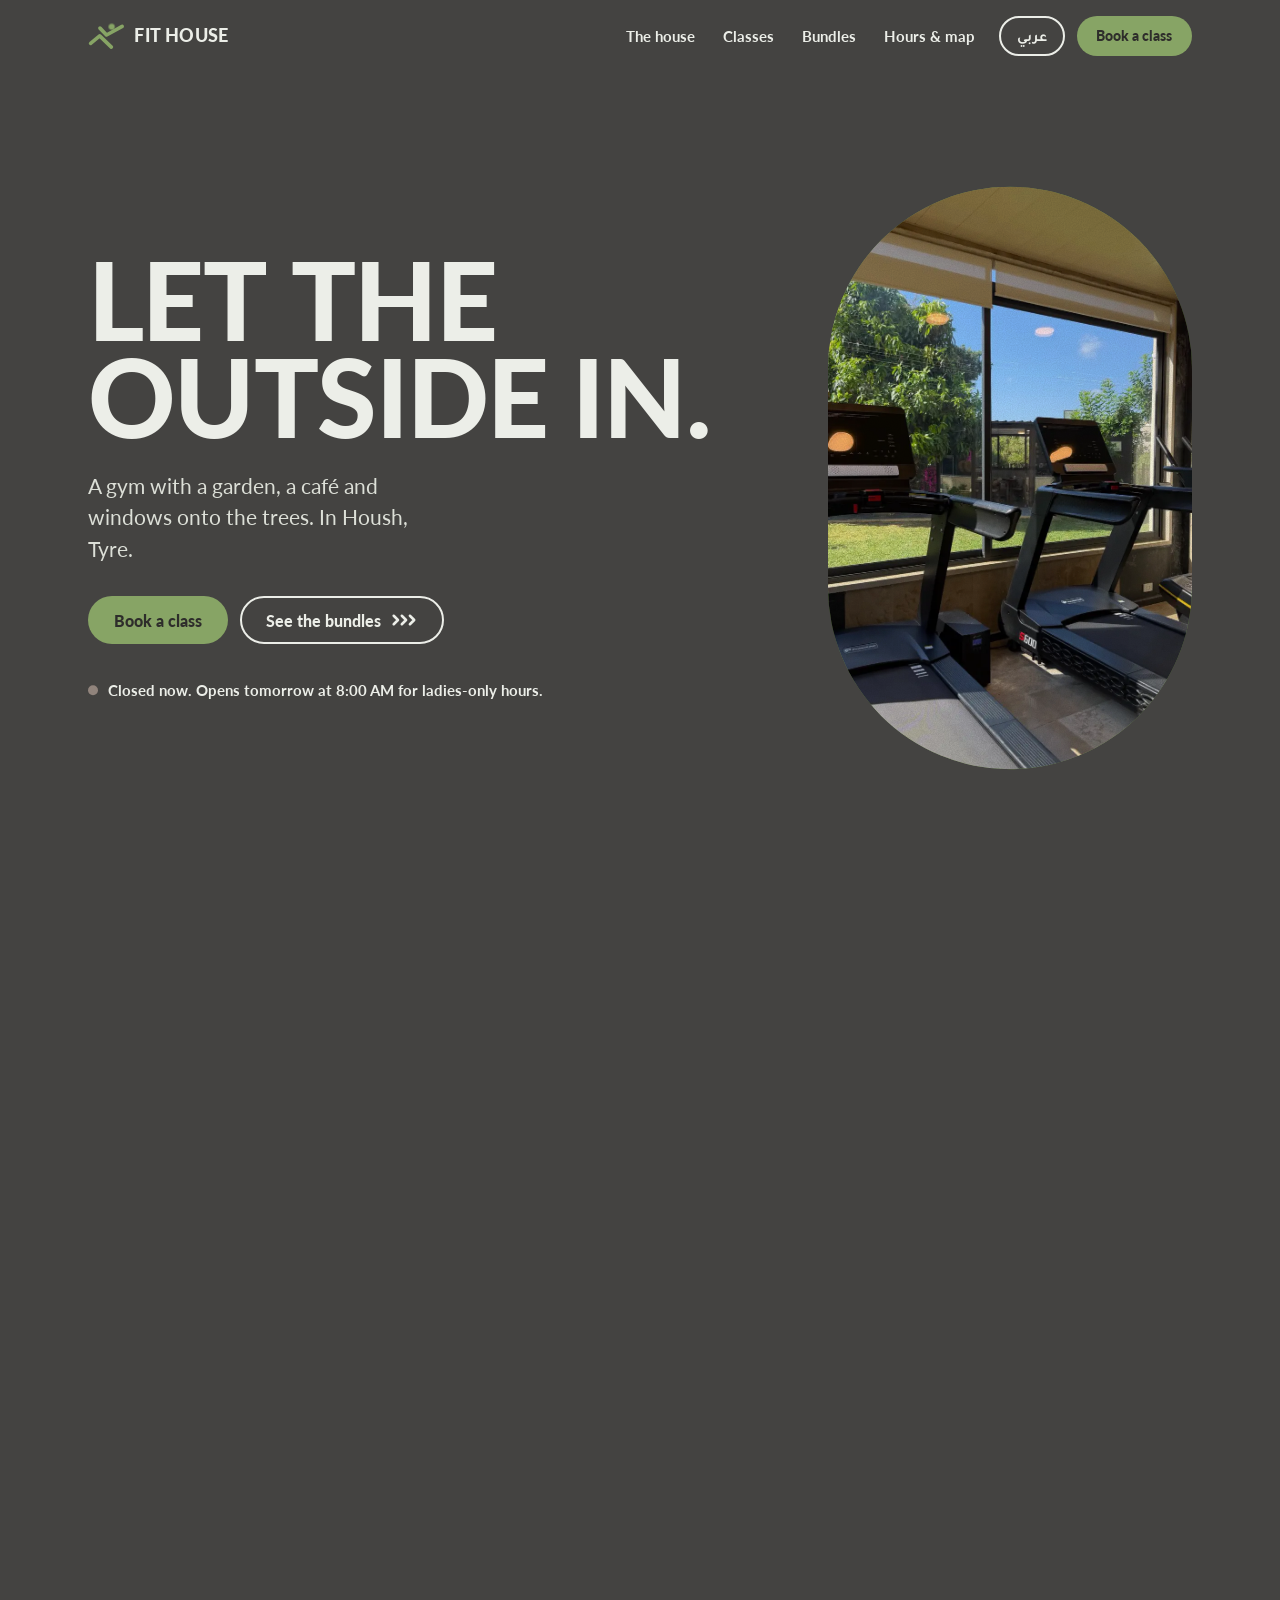
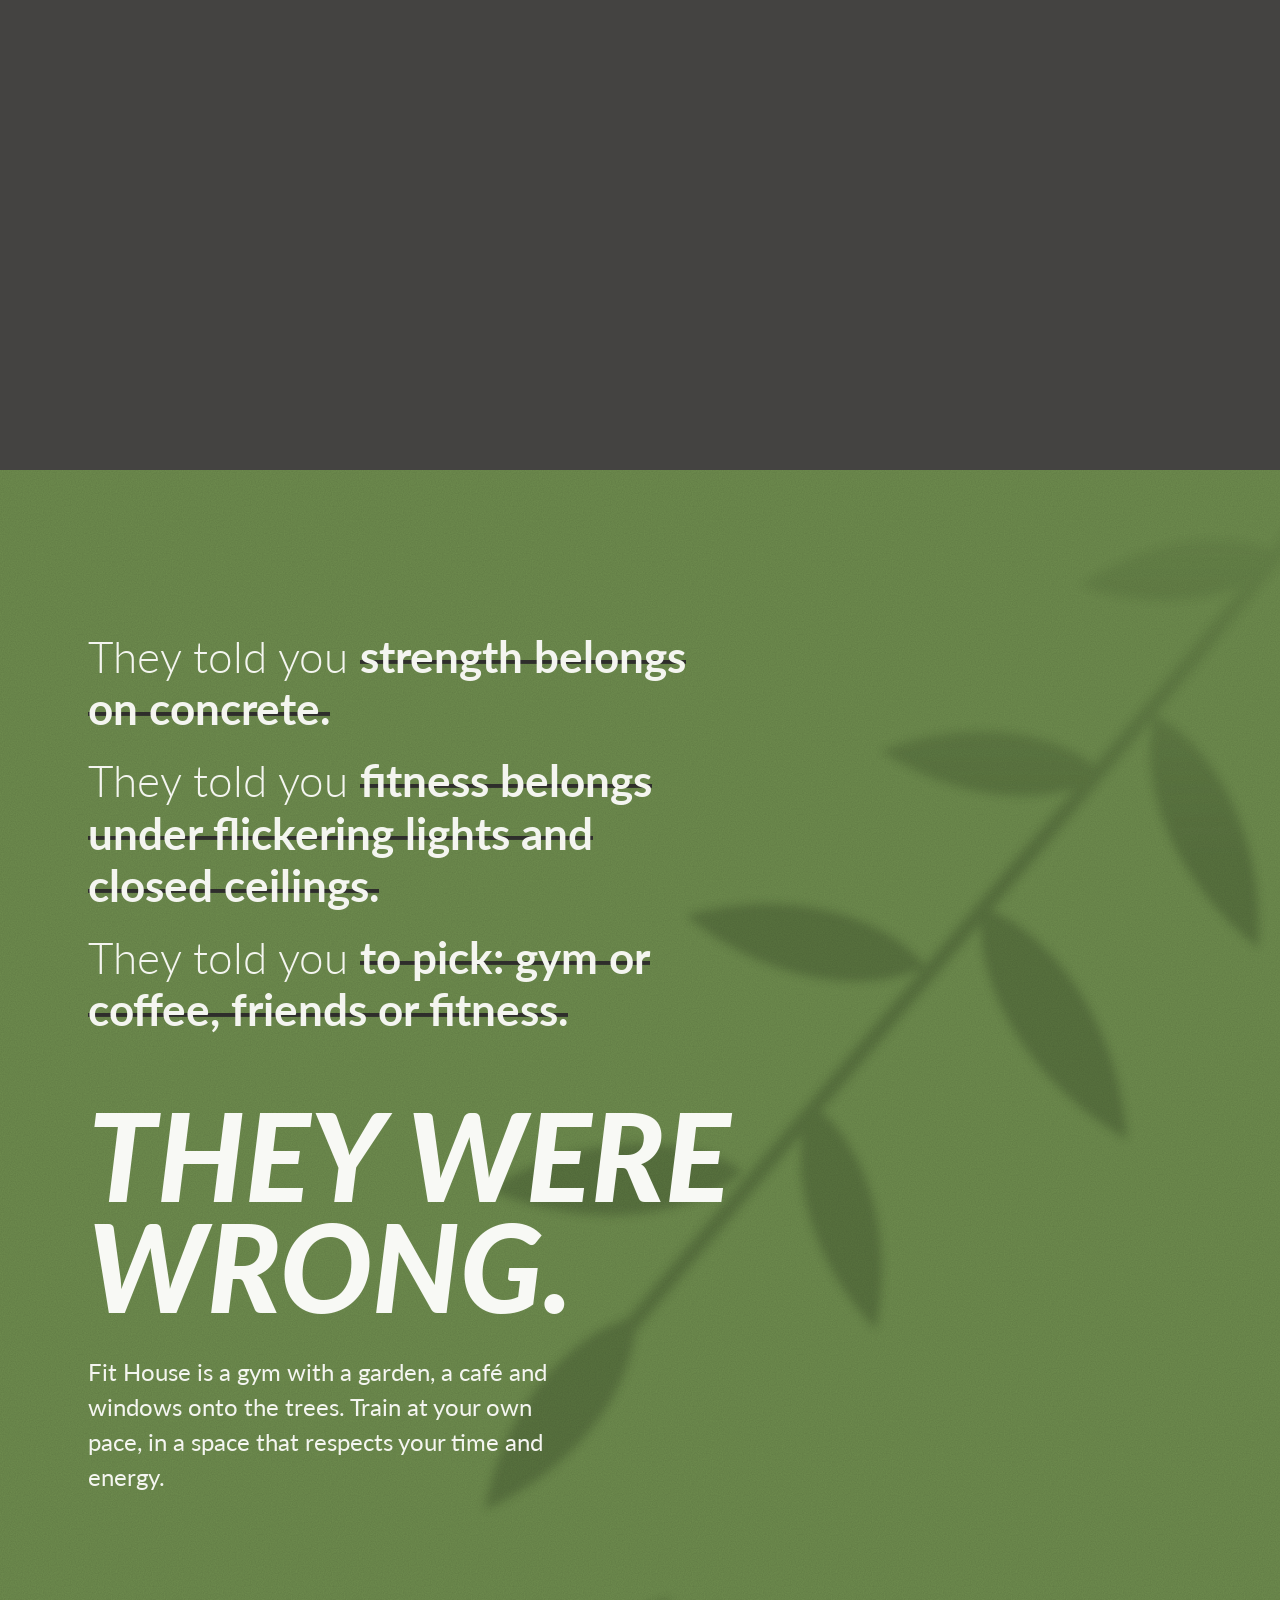
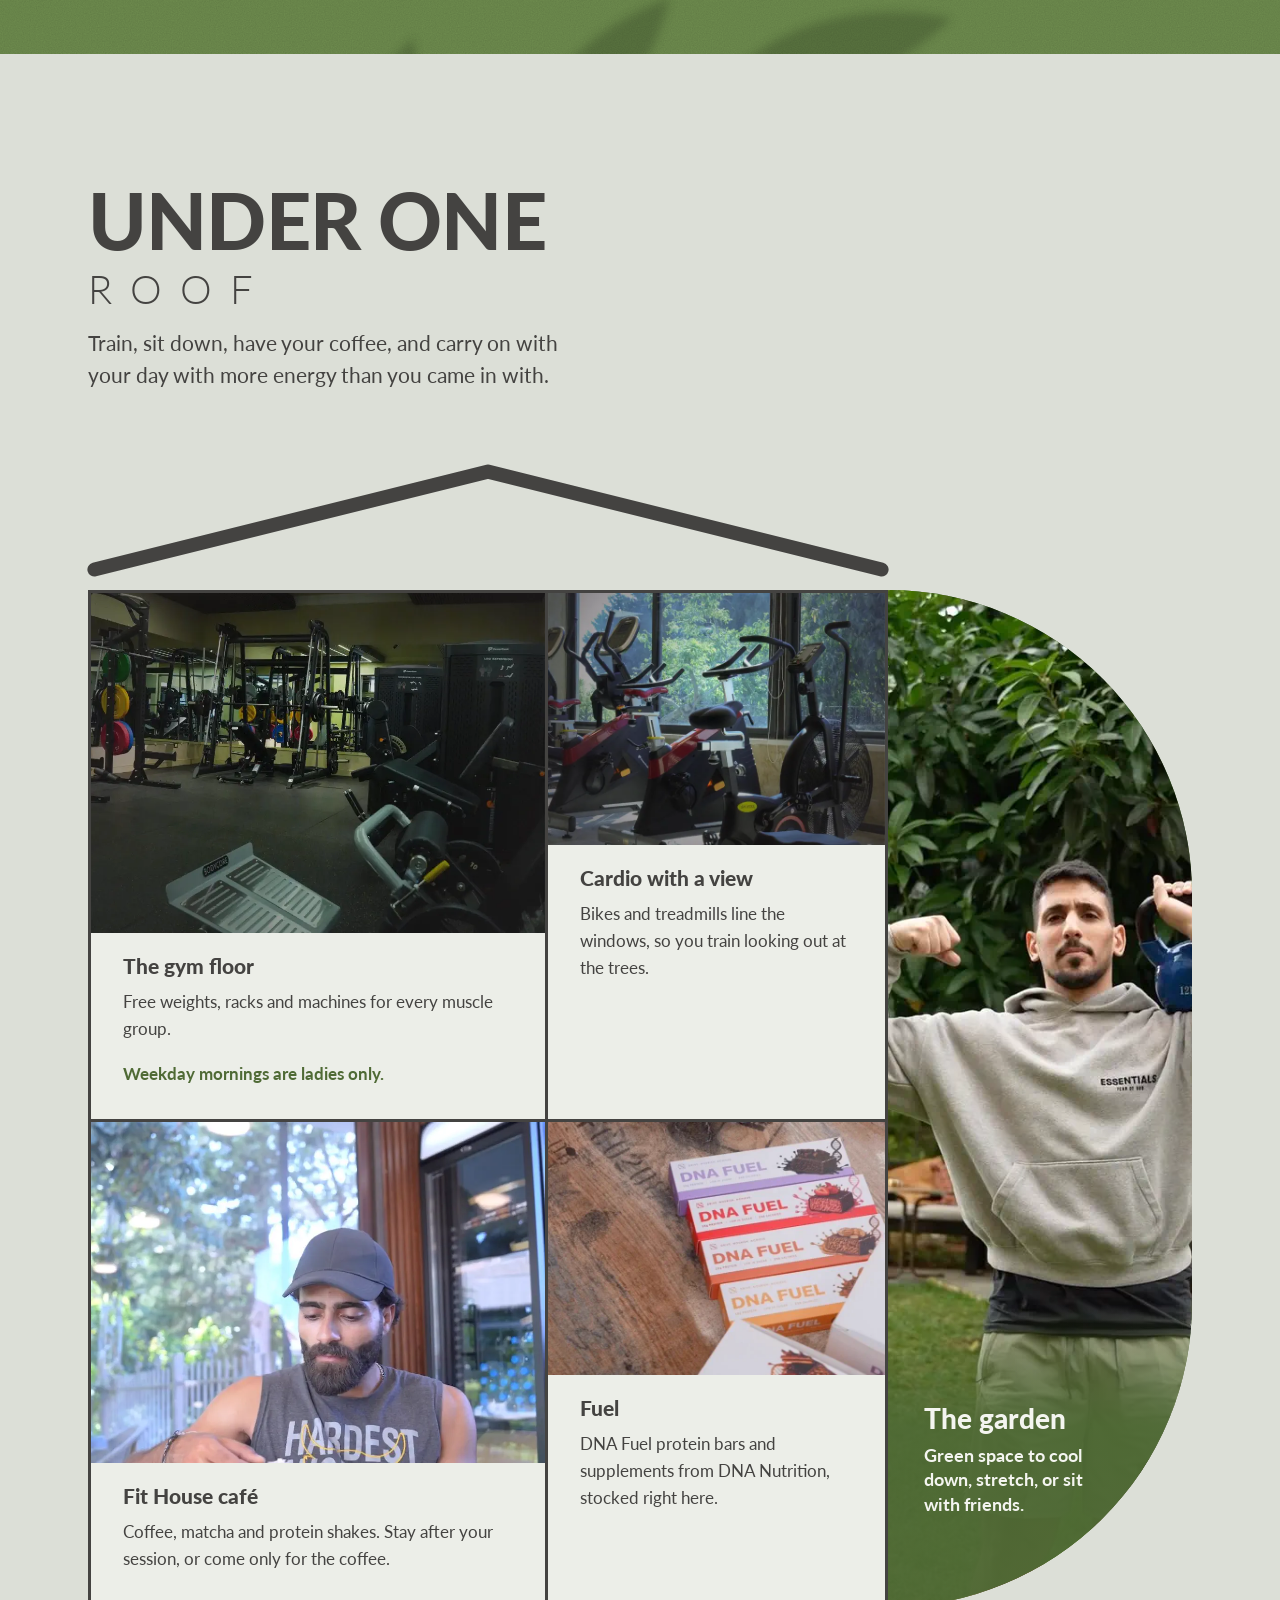
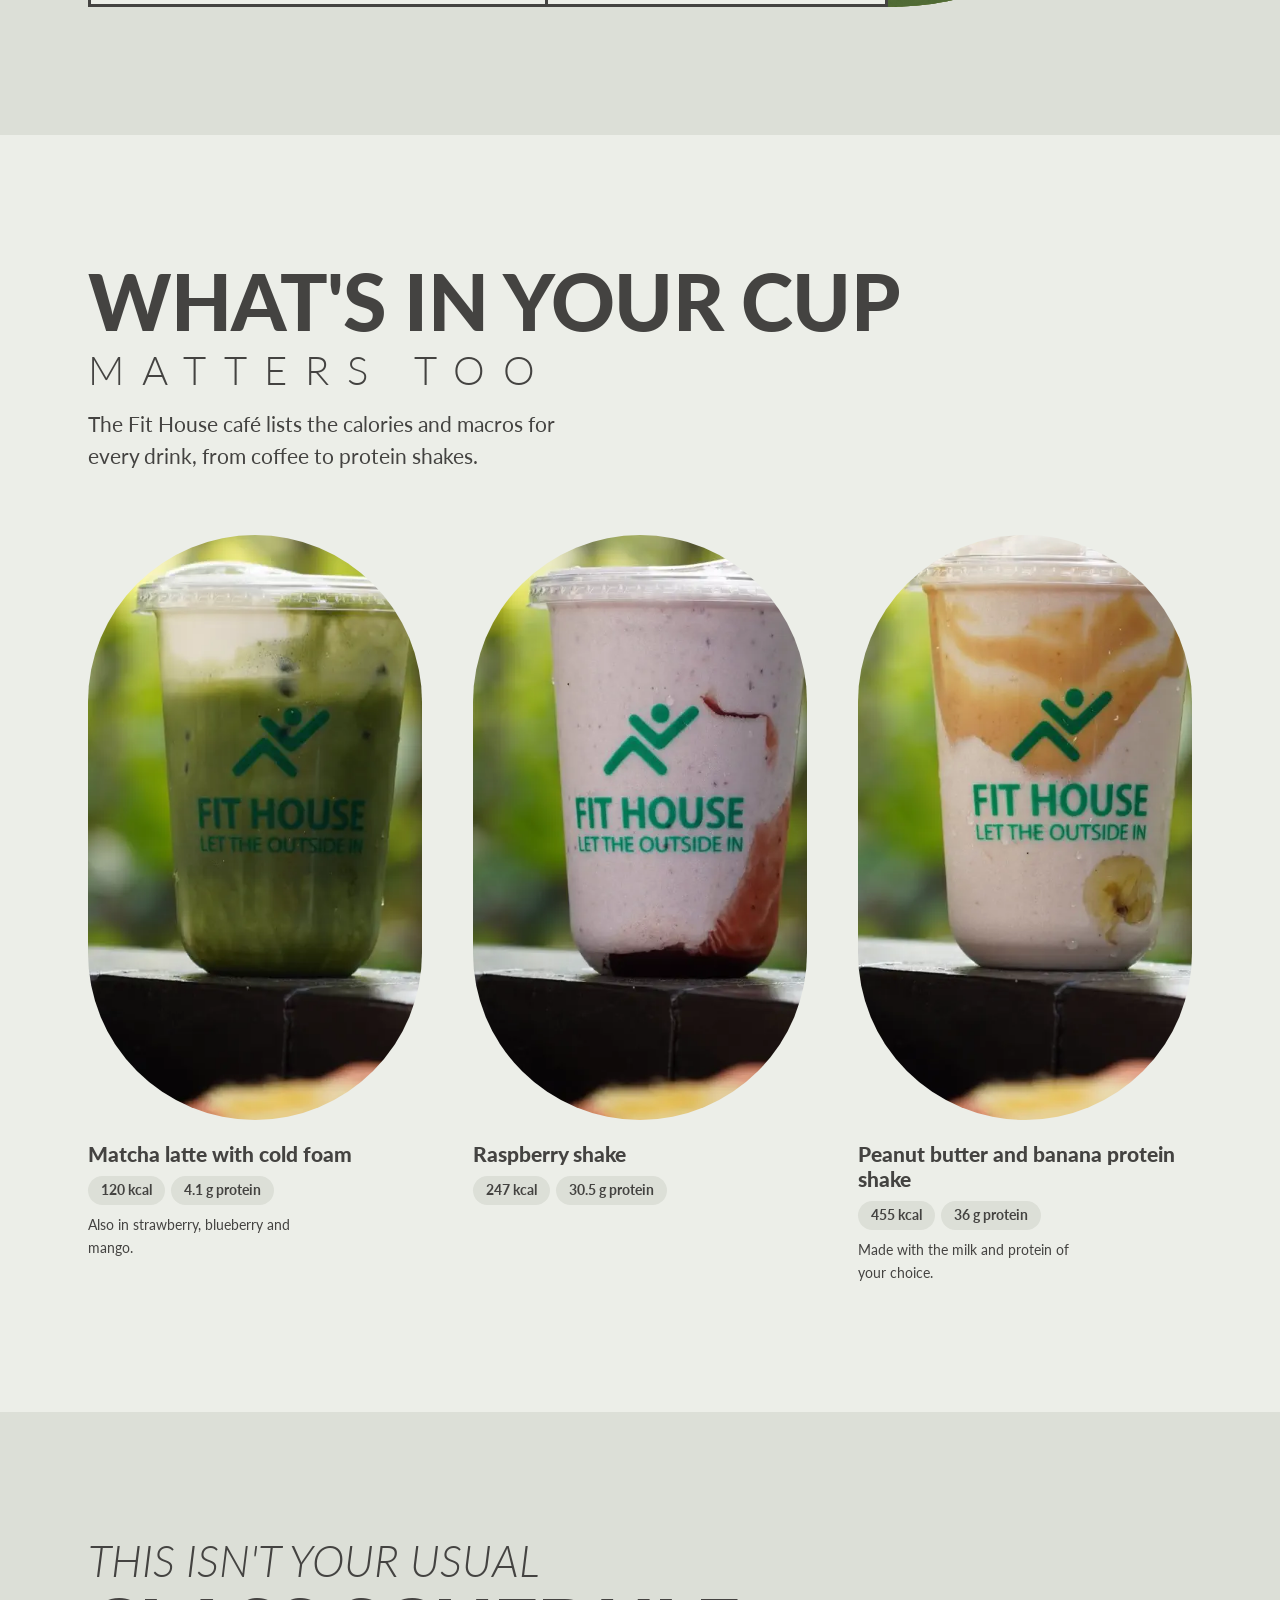
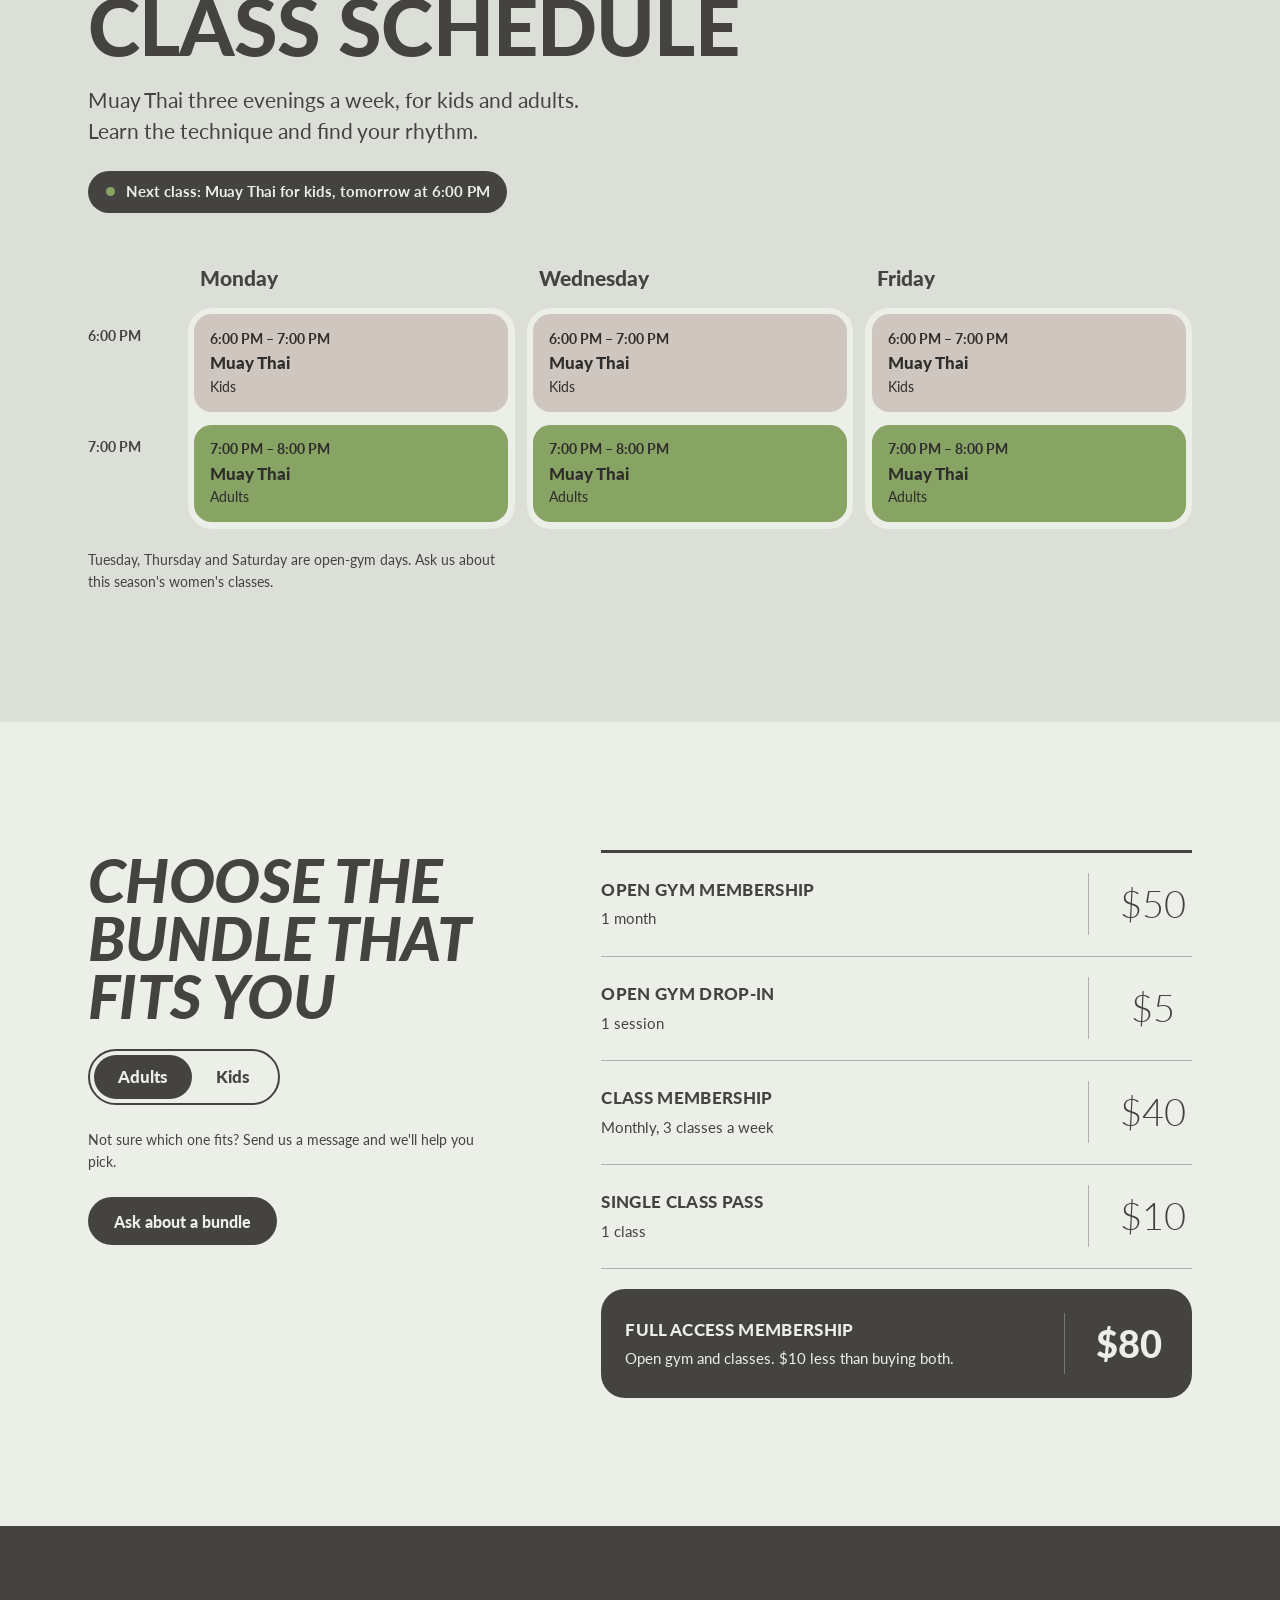
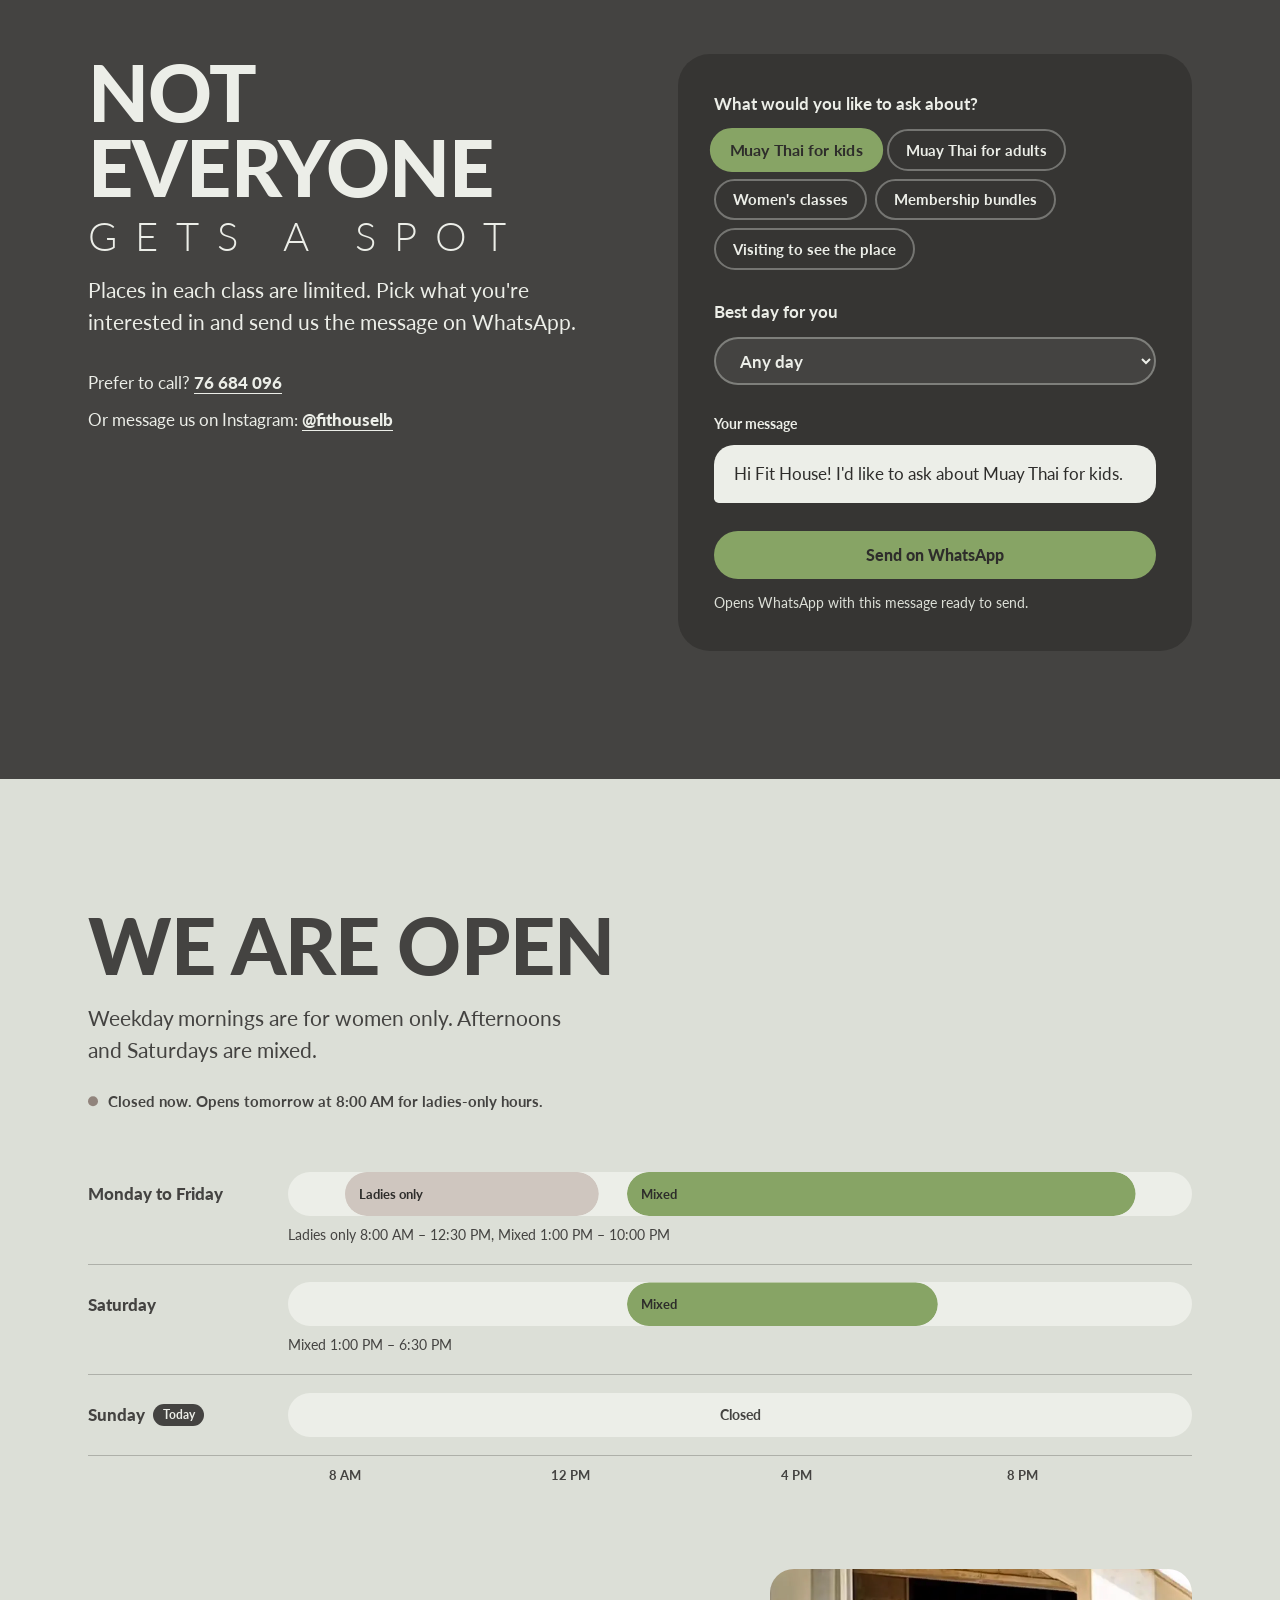
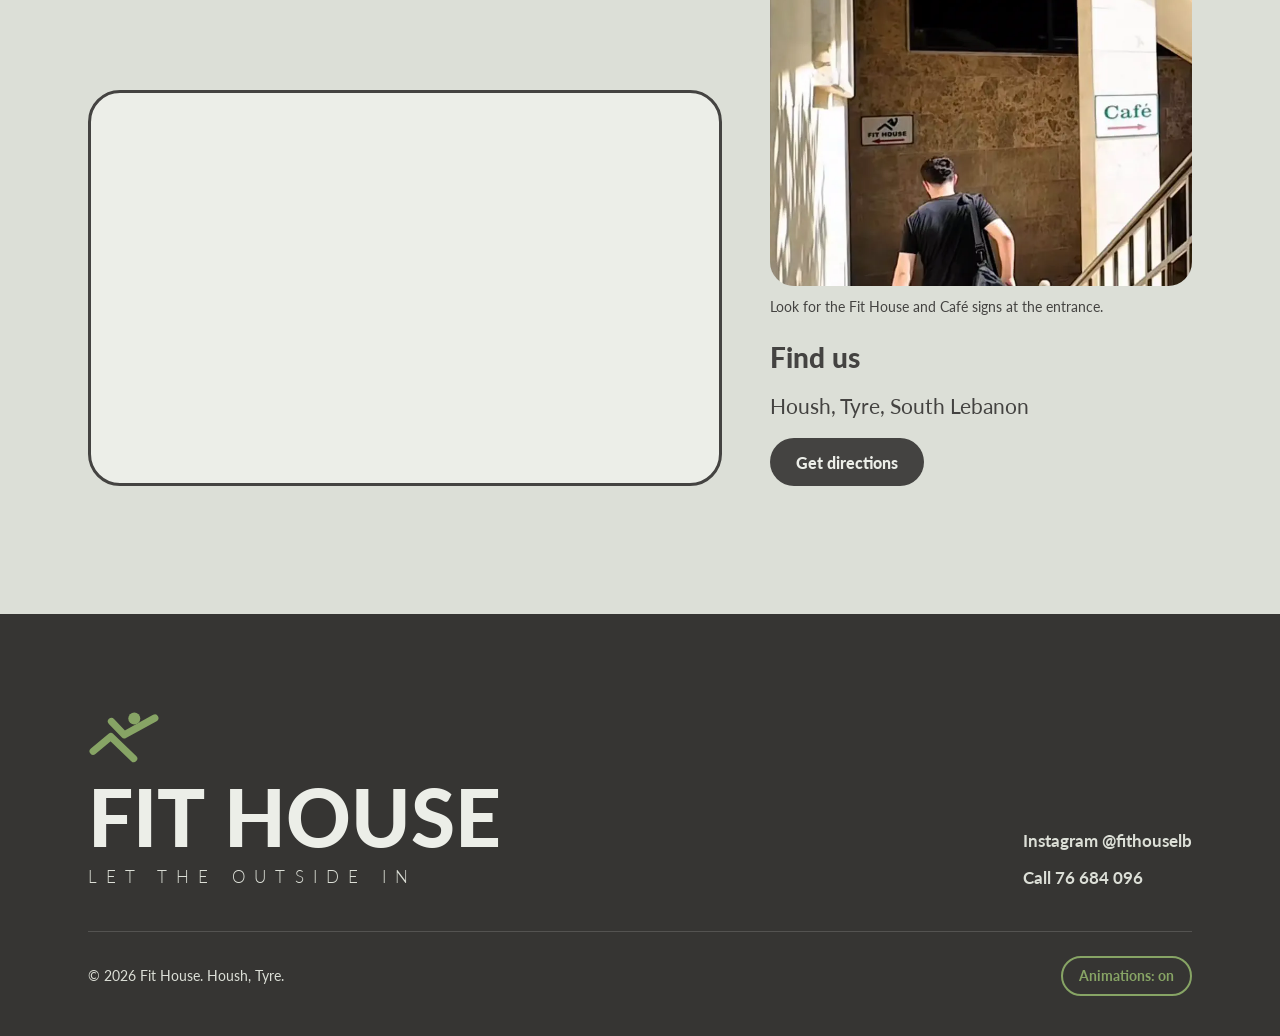
==== index.html @ 60d54fef "initial commit" ====
<!doctype html>
<html lang="en" dir="ltr">
<head>
  <meta charset="utf-8">
  <meta name="viewport" content="width=device-width, initial-scale=1">
  <title>Fit House | Gym, garden and café in Housh, Tyre</title>
  <meta name="description" content="A gym with a garden and a café in Housh, Tyre. Open gym, Muay Thai for kids and adults, women's classes and ladies-only mornings. Let the outside in.">
  <meta name="theme-color" content="#444341">
  <meta property="og:type" content="website">
  <meta property="og:title" content="Fit House | Let the outside in">
  <meta property="og:description" content="A gym with a garden, a café and windows onto the trees. Housh, Tyre.">
  <link rel="icon" href="assets/img/favicon.svg" type="image/svg+xml">
  <link rel="preconnect" href="https://fonts.googleapis.com">
  <link rel="preconnect" href="https://fonts.gstatic.com" crossorigin>
  <link rel="stylesheet" href="https://fonts.googleapis.com/css2?family=Lato:ital,wght@0,300;0,400;0,700;0,900;1,300;1,700;1,900&family=Tajawal:wght@300;400;700;900&display=swap">
  <link rel="stylesheet" href="assets/css/styles.css?v=5">
  <script>
    // Decide on motion before first paint: the footer switch wins, then the OS setting.
    (function () {
      var root = document.documentElement, pref = null;
      root.classList.add('js');
      try { pref = localStorage.getItem('fithouse-motion'); } catch (e) {}
      if (pref === 'on' || (pref !== 'off' && !matchMedia('(prefers-reduced-motion: reduce)').matches)) root.classList.add('motion');
    })();
  </script>
  <script type="application/ld+json">
  {
    "@context": "https://schema.org",
    "@type": "ExerciseGym",
    "name": "Fit House",
    "slogan": "Let the outside in",
    "telephone": "+961 76 684 096",
    "address": {"@type": "PostalAddress", "streetAddress": "Housh", "addressLocality": "Tyre", "addressCountry": "LB"},
    "geo": {"@type": "GeoCoordinates", "latitude": 33.240566, "longitude": 35.239929},
    "openingHoursSpecification": [
      {"@type": "OpeningHoursSpecification", "dayOfWeek": ["Monday", "Tuesday", "Wednesday", "Thursday", "Friday"], "opens": "08:00", "closes": "22:00"},
      {"@type": "OpeningHoursSpecification", "dayOfWeek": "Saturday", "opens": "13:00", "closes": "18:30"}
    ],
    "sameAs": ["https://www.instagram.com/fithouselb/"]
  }
  </script>
</head>
<body>
  <svg class="sprite" aria-hidden="true" focusable="false">
    <defs>
      <path id="leaf" d="M0 0C20-16 58-18 92 0C58 18 20 16 0 0Z" fill="currentColor"/>
    </defs>
    <!-- Brand mark: head, raised arm and the roof stroke from the Fit House logo -->
    <symbol id="mark" viewBox="0 0 126 94">
      <circle cx="81" cy="15" r="10.5" fill="currentColor"/>
      <path d="M41 20 63.5 43.5 117 14M9 72 40 46.5 80 85" fill="none" stroke="currentColor" stroke-width="12.5" stroke-linecap="round" stroke-linejoin="round"/>
    </symbol>
    <!-- Leaf shadows that fall across every "outside" surface -->
    <symbol id="leaves" viewBox="0 0 600 800" preserveAspectRatio="xMaxYMin slice">
      <path d="M640-30C540 110 430 230 255 440" fill="none" stroke="currentColor" stroke-width="7" stroke-linecap="round"/>
      <use href="#leaf" transform="translate(588 44) rotate(78) scale(1.15)"/>
      <use href="#leaf" transform="translate(566 74) rotate(172) scale(1.05)"/>
      <use href="#leaf" transform="translate(505 148) rotate(66) scale(1.3)"/>
      <use href="#leaf" transform="translate(482 176) rotate(186) scale(1.15)"/>
      <use href="#leaf" transform="translate(424 238) rotate(58) scale(1.4)"/>
      <use href="#leaf" transform="translate(398 266) rotate(192) scale(1.25)"/>
      <use href="#leaf" transform="translate(344 330) rotate(74) scale(1.2)"/>
      <use href="#leaf" transform="translate(312 362) rotate(176) scale(1.3)"/>
      <use href="#leaf" transform="translate(262 430) rotate(128) scale(1.25)"/>
      <path d="M-30 830C70 710 160 650 310 600" fill="none" stroke="currentColor" stroke-width="6" stroke-linecap="round"/>
      <use href="#leaf" transform="translate(40 760) rotate(-62) scale(1.1)"/>
      <use href="#leaf" transform="translate(62 746) rotate(22) scale(1.05)"/>
      <use href="#leaf" transform="translate(122 690) rotate(-72) scale(1.25)"/>
      <use href="#leaf" transform="translate(146 678) rotate(12) scale(1.15)"/>
      <use href="#leaf" transform="translate(204 644) rotate(-48) scale(1.2)"/>
      <use href="#leaf" transform="translate(230 634) rotate(30) scale(1.1)"/>
      <use href="#leaf" transform="translate(304 602) rotate(-16) scale(1.2)"/>
    </symbol>
  </svg>

  <a class="skip" href="#story" data-i18n="skip">Skip to content</a>

  <header class="nav" id="nav">
    <div class="nav__bar">
      <a class="brand" href="#top" data-i18n-attr="aria-label:brand.label" aria-label="Fit House, back to top">
        <svg class="brand__mark mark" viewBox="0 0 126 94" aria-hidden="true">
          <g class="mark__headg"><circle class="mark__head" cx="81" cy="15" r="10.5"/></g>
          <g class="mark__armg"><path class="mark__arm" d="M41 20 63.5 43.5 117 14" pathLength="100"/></g>
          <path class="mark__roof" d="M9 72 40 46.5 80 85" pathLength="100"/>
        </svg>
        <span class="brand__word" lang="en">Fit House</span>
      </a>
      <nav class="nav__links" id="nav-links" data-i18n-attr="aria-label:nav.label" aria-label="Main">
        <a href="#house" data-i18n="nav.house">The house</a>
        <a href="#classes" data-i18n="nav.classes">Classes</a>
        <a href="#bundles" data-i18n="nav.bundles">Bundles</a>
        <a href="#visit" data-i18n="nav.visit">Hours &amp; map</a>
        <a class="nav__links-book" href="#book" data-i18n="nav.book">Book a class</a>
      </nav>
      <div class="nav__actions">
        <button class="lang" type="button" id="lang-toggle" lang="ar">عربي</button>
        <a class="btn btn--moss btn--small nav__book" href="#book" data-i18n="nav.book">Book a class</a>
        <button class="nav__menu" type="button" id="nav-menu" aria-expanded="false" aria-controls="nav-links" data-i18n="nav.menu">Menu</button>
      </div>
    </div>
    <!-- Scroll progress, with the logo figure running along it -->
    <div class="progress" id="progress" aria-hidden="true">
      <span class="progress__bar"></span>
      <svg class="progress__runner mark" viewBox="0 0 126 94">
        <g class="mark__headg"><circle class="mark__head" cx="81" cy="15" r="10.5"/></g>
        <g class="mark__armg"><path class="mark__arm" d="M41 20 63.5 43.5 117 14"/></g>
        <path class="mark__roof" d="M9 72 40 46.5 80 85"/>
      </svg>
    </div>
  </header>

  <main id="top">
    <section class="hero" id="hero" aria-labelledby="hero-title">
      <div class="hero__stage">
        <div class="hero__outside outside" aria-hidden="true">
          <svg class="leaves"><use href="#leaves"/></svg>
          <img class="hero__photo" src="assets/img/photos/window-view.webp" alt="" width="800" height="1420" decoding="async">
          <svg class="hero__outside-mark"><use href="#mark"/></svg>
        </div>
        <div class="hero__inner wrap">
          <div class="hero__copy">
            <h1 class="hero__title" id="hero-title" lang="en" dir="ltr">Let the outside in.</h1>
            <p class="hero__lede" data-i18n="hero.lede">A gym with a garden, a café and windows onto the trees. In Housh, Tyre.</p>
            <div class="hero__ctas">
              <a class="btn btn--moss" href="#book" data-i18n="hero.book">Book a class</a>
              <a class="btn btn--ghost" href="#bundles"><span data-i18n="hero.bundles">See the bundles</span><svg class="chev" viewBox="0 0 30 14" aria-hidden="true"><path d="M2 2l5 5-5 5"/><path d="M11.5 2l5 5-5 5"/><path d="M21 2l5 5-5 5"/></svg></a>
            </div>
            <p class="status" data-status data-i18n="status.fallback">Monday to Friday 8:00 AM to 10:00 PM, Saturday 1:00 to 6:30 PM</p>
          </div>
          <div class="hero__window outside" id="hero-window">
            <svg class="leaves" aria-hidden="true"><use href="#leaves"/></svg>
            <img class="hero__photo" src="assets/img/photos/window-view.webp" width="800" height="1420" fetchpriority="high"
              alt="Two treadmills facing a wide window onto trees and lawn" data-i18n-attr="alt:photo.window">
          </div>
        </div>
      </div>
    </section>

    <section class="manifesto outside" id="story" aria-label="Our story" data-i18n-attr="aria-label:manifesto.label">
      <svg class="leaves" aria-hidden="true"><use href="#leaves"/></svg>
      <div class="wrap">
        <p class="manifesto__line" data-i18n-html="manifesto.1">They told you <s>strength belongs on concrete.</s></p>
        <p class="manifesto__line" data-i18n-html="manifesto.2">They told you <s>fitness belongs under flickering lights and closed ceilings.</s></p>
        <p class="manifesto__line" data-i18n-html="manifesto.3">They told you <s>to pick: gym or coffee, friends or fitness.</s></p>
        <p class="manifesto__verdict" data-i18n="manifesto.verdict">They were wrong.</p>
        <p class="manifesto__body" data-i18n="manifesto.body">Fit House is a gym with a garden, a café and windows onto the trees. Train at your own pace, in a space that respects your time and energy.</p>
      </div>
    </section>

    <section class="section" id="house" aria-labelledby="house-title">
      <div class="wrap">
        <h2 class="title" id="house-title">
          <span class="title__black" data-i18n="house.title1">Under one</span>
          <span class="title__light" data-i18n="house.title2">roof</span>
        </h2>
        <p class="lede" data-i18n="house.lede">Train, sit down, have your coffee, and carry on with your day with more energy than you came in with.</p>

        <div class="house">
          <svg class="house__roof" viewBox="0 0 1000 120" preserveAspectRatio="none" aria-hidden="true">
            <path d="M8 112 500 10 992 112" vector-effect="non-scaling-stroke"/>
          </svg>
          <div class="house__rooms">
            <article class="room room--gym">
              <img class="room__photo" src="assets/img/photos/gym-floor.webp" width="900" height="676" loading="lazy" decoding="async"
                alt="Racks, plates and leg machines on the Fit House gym floor" data-i18n-attr="alt:photo.gymFloor">
              <h3 data-i18n="room.gym.title">The gym floor</h3>
              <p data-i18n="room.gym.text">Free weights, racks and machines for every muscle group.</p>
              <p class="room__note" data-i18n="room.gym.note">Weekday mornings are ladies only.</p>
            </article>
            <article class="room room--cardio">
              <img class="room__photo" src="assets/img/photos/gym-bikes-window.webp" width="720" height="540" loading="lazy" decoding="async"
                alt="Exercise bikes and an air bike lined up along a window onto trees" data-i18n-attr="alt:photo.bikes">
              <h3 data-i18n="room.cardio.title">Cardio with a view</h3>
              <p data-i18n="room.cardio.text">Bikes and treadmills line the windows, so you train looking out at the trees.</p>
            </article>
            <article class="room room--cafe">
              <img class="room__photo" src="assets/img/photos/cafe-corner.webp" width="900" height="676" loading="lazy" decoding="async"
                alt="A member stirring a coffee at a table by the café window" data-i18n-attr="alt:photo.cafe">
              <h3 data-i18n="room.cafe.title">Fit House café</h3>
              <p data-i18n="room.cafe.text">Coffee, matcha and protein shakes. Stay after your session, or come only for the coffee.</p>
            </article>
            <article class="room room--fuel">
              <img class="room__photo" src="assets/img/photos/fuel.webp" width="720" height="540" loading="lazy" decoding="async"
                alt="DNA Fuel protein bars and Greek yogurt on a wooden table" data-i18n-attr="alt:photo.fuel">
              <h3 lang="en">Fuel</h3>
              <p data-i18n="room.fuel.text">DNA Fuel protein bars and supplements from DNA Nutrition, stocked right here.</p>
            </article>
          </div>
          <article class="garden">
            <img class="garden__photo" src="assets/img/photos/garden.webp" width="640" height="1138" loading="lazy" decoding="async"
              alt="A member flexing with a kettlebell on the Fit House lawn" data-i18n-attr="alt:photo.garden">
            <div class="garden__text">
              <h3 data-i18n="room.garden.title">The garden</h3>
              <p data-i18n="room.garden.text">Green space to cool down, stretch, or sit with friends.</p>
            </div>
          </article>
        </div>
      </div>
    </section>

    <section class="section section--tint" id="menu" aria-labelledby="cups-title">
      <div class="wrap">
        <h2 class="title" id="cups-title">
          <span class="title__black" data-i18n="cups.title1">What's in your cup</span>
          <span class="title__light" data-i18n="cups.title2">matters too</span>
        </h2>
        <p class="lede" data-i18n="cups.lede">The Fit House café lists the calories and macros for every drink, from coffee to protein shakes.</p>
        <ul class="cups">
          <li class="cup">
            <img class="cup__photo" src="assets/img/photos/drink-matcha.webp" width="460" height="806" loading="lazy" decoding="async"
              alt="Matcha latte with cold foam in a Fit House cup" data-i18n-attr="alt:photo.matcha">
            <h3 data-i18n="cup.matcha">Matcha latte with cold foam</h3>
            <ul class="cup__stats"><li><span class="count" data-to="120">120</span> kcal</li><li data-i18n="cup.matchaProtein">4.1 g protein</li></ul>
            <p data-i18n="cup.matchaNote">Also in strawberry, blueberry and mango.</p>
          </li>
          <li class="cup">
            <img class="cup__photo" src="assets/img/photos/drink-raspberry.webp" width="460" height="806" loading="lazy" decoding="async"
              alt="Raspberry shake in a Fit House cup" data-i18n-attr="alt:photo.raspberry">
            <h3 data-i18n="cup.raspberry">Raspberry shake</h3>
            <ul class="cup__stats"><li><span class="count" data-to="247">247</span> kcal</li><li data-i18n="cup.raspberryProtein">30.5 g protein</li></ul>
          </li>
          <li class="cup">
            <img class="cup__photo" src="assets/img/photos/drink-peanut.webp" width="460" height="804" loading="lazy" decoding="async"
              alt="Peanut butter and banana protein shake in a Fit House cup" data-i18n-attr="alt:photo.peanut">
            <h3 data-i18n="cup.peanut">Peanut butter and banana protein shake</h3>
            <ul class="cup__stats"><li><span class="count" data-to="455">455</span> kcal</li><li data-i18n="cup.peanutProtein">36 g protein</li></ul>
            <p data-i18n="cup.peanutNote">Made with the milk and protein of your choice.</p>
          </li>
        </ul>
      </div>
    </section>

    <section class="section" id="classes" aria-labelledby="classes-title">
      <div class="wrap">
        <h2 class="title" id="classes-title">
          <span class="title__lead" data-i18n="classes.title1">This isn't your usual</span>
          <span class="title__black" data-i18n="classes.title2">class schedule</span>
        </h2>
        <p class="lede" data-i18n="classes.lede">Muay Thai three evenings a week, for kids and adults. Learn the technique and find your rhythm.</p>
        <p class="next-class" id="next-class" aria-live="polite" hidden></p>

        <div class="timetable">
          <div class="tt-axis" aria-hidden="true">
            <span style="--row:2" data-h="18">6:00 PM</span>
            <span style="--row:3" data-h="19">7:00 PM</span>
          </div>

          <section class="tt-day" style="--col:2" data-day="1">
            <span class="tt-lane" aria-hidden="true"></span>
            <h3 data-i18n="day.mon">Monday</h3>
            <ol>
              <li class="slot slot--kids" style="--row:2">
                <time data-range="18:00-19:00">6:00 PM – 7:00 PM</time>
                <strong lang="en">Muay Thai</strong>
                <span data-i18n="who.kids">Kids</span>
              </li>
              <li class="slot" style="--row:3">
                <time data-range="19:00-20:00">7:00 PM – 8:00 PM</time>
                <strong lang="en">Muay Thai</strong>
                <span data-i18n="who.adults">Adults</span>
              </li>
            </ol>
          </section>

          <section class="tt-day" style="--col:3" data-day="3">
            <span class="tt-lane" aria-hidden="true"></span>
            <h3 data-i18n="day.wed">Wednesday</h3>
            <ol>
              <li class="slot slot--kids" style="--row:2">
                <time data-range="18:00-19:00">6:00 PM – 7:00 PM</time>
                <strong lang="en">Muay Thai</strong>
                <span data-i18n="who.kids">Kids</span>
              </li>
              <li class="slot" style="--row:3">
                <time data-range="19:00-20:00">7:00 PM – 8:00 PM</time>
                <strong lang="en">Muay Thai</strong>
                <span data-i18n="who.adults">Adults</span>
              </li>
            </ol>
          </section>

          <section class="tt-day" style="--col:4" data-day="5">
            <span class="tt-lane" aria-hidden="true"></span>
            <h3 data-i18n="day.fri">Friday</h3>
            <ol>
              <li class="slot slot--kids" style="--row:2">
                <time data-range="18:00-19:00">6:00 PM – 7:00 PM</time>
                <strong lang="en">Muay Thai</strong>
                <span data-i18n="who.kids">Kids</span>
              </li>
              <li class="slot" style="--row:3">
                <time data-range="19:00-20:00">7:00 PM – 8:00 PM</time>
                <strong lang="en">Muay Thai</strong>
                <span data-i18n="who.adults">Adults</span>
              </li>
            </ol>
          </section>
        </div>
        <p class="note" data-i18n="classes.note">Tuesday, Thursday and Saturday are open-gym days. Ask us about this season's women's classes.</p>
      </div>
    </section>

    <section class="section section--tint" id="bundles" aria-labelledby="bundles-title">
      <div class="wrap bundles">
        <div class="bundles__intro">
          <h2 class="title title--italic" id="bundles-title">
            <span class="title__black" data-i18n="bundles.title">Choose the bundle that fits you</span>
          </h2>
          <div class="seg" role="tablist" data-i18n-attr="aria-label:bundles.tabs" aria-label="Bundles for">
            <button class="seg__btn" type="button" role="tab" id="tab-adults" aria-controls="panel-adults" aria-selected="true" data-i18n="bundles.adults">Adults</button>
            <button class="seg__btn" type="button" role="tab" id="tab-kids" aria-controls="panel-kids" aria-selected="false" tabindex="-1" data-i18n="bundles.kids">Kids</button>
          </div>
          <p class="note" data-i18n="bundles.help">Not sure which one fits? Send us a message and we'll help you pick.</p>
          <a class="btn btn--dark" href="#book" data-pick="bundle" data-i18n="bundles.ask">Ask about a bundle</a>
        </div>

        <div class="bundles__lists">
          <div class="panel" id="panel-adults" role="tabpanel" aria-labelledby="tab-adults">
            <ul class="prices">
              <li>
                <div><h3 data-i18n="price.gym">Open gym membership</h3><p data-i18n="price.month">1 month</p></div>
                <data class="price" value="50">$50</data>
              </li>
              <li>
                <div><h3 data-i18n="price.dropin">Open gym drop-in</h3><p data-i18n="price.session">1 session</p></div>
                <data class="price" value="5">$5</data>
              </li>
              <li>
                <div><h3 data-i18n="price.classes">Class membership</h3><p data-i18n="price.monthly3">Monthly, 3 classes a week</p></div>
                <data class="price" value="40">$40</data>
              </li>
              <li>
                <div><h3 data-i18n="price.single">Single class pass</h3><p data-i18n="price.oneClass">1 class</p></div>
                <data class="price" value="10">$10</data>
              </li>
              <li class="prices__all">
                <div>
                  <h3 data-i18n="price.full">Full access membership</h3>
                  <p data-i18n="price.fullDetail">Open gym and classes. $10 less than buying both.</p>
                </div>
                <data class="price" value="80">$80</data>
              </li>
            </ul>
          </div>
          <div class="panel" id="panel-kids" role="tabpanel" aria-labelledby="tab-kids">
            <ul class="prices">
              <li>
                <div><h3 data-i18n="price.mtKids">Muay Thai membership</h3><p data-i18n="price.monthly3">Monthly, 3 classes a week</p></div>
                <data class="price" value="40">$40</data>
              </li>
              <li>
                <div><h3 data-i18n="price.single">Single class pass</h3><p data-i18n="price.oneClass">1 class</p></div>
                <data class="price" value="8">$8</data>
              </li>
            </ul>
            <p class="note" data-i18n="bundles.kidsNote">Kids join classes only.</p>
          </div>
        </div>
      </div>
    </section>

    <section class="section book" id="book" aria-labelledby="book-title">
      <div class="wrap book__grid">
        <div class="book__intro">
          <h2 class="title" id="book-title">
            <span class="title__black" data-i18n="book.title1">Not everyone</span>
            <span class="title__light" data-i18n="book.title2">gets a spot</span>
          </h2>
          <p class="lede" data-i18n="book.lede">Places in each class are limited. Pick what you're interested in and send us the message on WhatsApp.</p>
          <ul class="contact">
            <li><span data-i18n="book.call">Prefer to call?</span> <a href="tel:+96176684096" dir="ltr">76 684 096</a></li>
            <li><span data-i18n="book.dm">Or message us on Instagram:</span> <a href="https://www.instagram.com/fithouselb/" target="_blank" rel="noopener" lang="en" dir="ltr">@fithouselb</a></li>
          </ul>
        </div>

        <form class="composer" id="composer" action="https://wa.me/96176684096" method="get" target="_blank">
          <fieldset class="composer__field">
            <legend data-i18n="book.what">What would you like to ask about?</legend>
            <div class="chips">
              <label class="chip"><input type="radio" name="interest" value="mt-kids" checked><span data-i18n="interest.mtKids">Muay Thai for kids</span></label>
              <label class="chip"><input type="radio" name="interest" value="mt-adults"><span data-i18n="interest.mtAdults">Muay Thai for adults</span></label>
              <label class="chip"><input type="radio" name="interest" value="women"><span data-i18n="interest.women">Women's classes</span></label>
              <label class="chip"><input type="radio" name="interest" value="bundle"><span data-i18n="interest.bundle">Membership bundles</span></label>
              <label class="chip"><input type="radio" name="interest" value="tour"><span data-i18n="interest.tour">Visiting to see the place</span></label>
            </div>
          </fieldset>

          <label class="composer__field composer__day">
            <span data-i18n="book.day">Best day for you</span>
            <select name="day">
              <option value="any" data-i18n="day.any">Any day</option>
              <option value="mon" data-i18n="day.mon">Monday</option>
              <option value="tue" data-i18n="day.tue">Tuesday</option>
              <option value="wed" data-i18n="day.wed">Wednesday</option>
              <option value="thu" data-i18n="day.thu">Thursday</option>
              <option value="fri" data-i18n="day.fri">Friday</option>
              <option value="sat" data-i18n="day.sat">Saturday</option>
            </select>
          </label>

          <div class="composer__preview">
            <p class="composer__label" data-i18n="book.preview">Your message</p>
            <p class="bubble" id="composer-msg" aria-live="polite">Hi Fit House! I'd like to ask about Muay Thai for kids.</p>
          </div>

          <button class="btn btn--moss btn--wide" type="submit" data-i18n="book.send">Send on WhatsApp</button>
          <p class="composer__hint" data-i18n="book.hint">Opens WhatsApp with this message ready to send.</p>
        </form>
      </div>
    </section>

    <section class="section" id="visit" aria-labelledby="visit-title">
      <div class="wrap">
        <h2 class="title" id="visit-title">
          <span class="title__black" data-i18n="visit.title">We are open</span>
        </h2>
        <p class="lede" data-i18n="visit.lede">Weekday mornings are for women only. Afternoons and Saturdays are mixed.</p>
        <p class="status status--dark" data-status data-i18n="status.fallback">Monday to Friday 8:00 AM to 10:00 PM, Saturday 1:00 to 6:30 PM</p>

        <div class="hours" id="hours">
          <div class="hours__row" data-days="1,2,3,4,5">
            <p class="hours__day"><span data-i18n="hours.weekdays">Monday to Friday</span><span class="hours__today" data-i18n="hours.today">Today</span></p>
            <div class="hours__bar">
              <span class="hours__seg hours__seg--ladies" style="--a:8;--b:12.5" data-i18n="hours.ladies">Ladies only</span>
              <span class="hours__seg hours__seg--mixed" style="--a:13;--b:22" data-i18n="hours.mixed">Mixed</span>
              <span class="hours__now" aria-hidden="true"></span>
            </div>
            <p class="hours__detail"><span data-i18n="hours.ladies">Ladies only</span> <time data-range="08:00-12:30">8:00 AM – 12:30 PM</time>, <span data-i18n="hours.mixed">Mixed</span> <time data-range="13:00-22:00">1:00 PM – 10:00 PM</time></p>
          </div>
          <div class="hours__row" data-days="6">
            <p class="hours__day"><span data-i18n="day.sat">Saturday</span><span class="hours__today" data-i18n="hours.today">Today</span></p>
            <div class="hours__bar">
              <span class="hours__seg hours__seg--mixed" style="--a:13;--b:18.5" data-i18n="hours.mixed">Mixed</span>
              <span class="hours__now" aria-hidden="true"></span>
            </div>
            <p class="hours__detail"><span data-i18n="hours.mixed">Mixed</span> <time data-range="13:00-18:30">1:00 PM – 6:30 PM</time></p>
          </div>
          <div class="hours__row" data-days="0">
            <p class="hours__day"><span data-i18n="day.sun">Sunday</span><span class="hours__today" data-i18n="hours.today">Today</span></p>
            <div class="hours__bar hours__bar--closed"><span data-i18n="hours.closed">Closed</span></div>
          </div>
          <div class="hours__axis" aria-hidden="true">
            <span style="--h:8" data-h="8">8 AM</span>
            <span style="--h:12" data-h="12">12 PM</span>
            <span style="--h:16" data-h="16">4 PM</span>
            <span style="--h:20" data-h="20">8 PM</span>
          </div>
        </div>

        <div class="visit">
          <div class="visit__map">
            <iframe src="https://maps.google.com/maps?q=33.240566,35.239929&amp;z=16&amp;output=embed" loading="lazy" decoding="async" referrerpolicy="no-referrer-when-downgrade" title="Map showing Fit House in Housh, Tyre" data-i18n-attr="title:visit.mapTitle"></iframe>
          </div>
          <div class="visit__info">
            <figure class="visit__entrance">
              <img src="assets/img/photos/entrance.webp" width="800" height="600" loading="lazy" decoding="async"
                alt="A member walking into the Fit House entrance, with signs for the gym and the café" data-i18n-attr="alt:photo.entrance">
              <figcaption data-i18n="visit.entrance">Look for the Fit House and Café signs at the entrance.</figcaption>
            </figure>
            <h3 data-i18n="visit.find">Find us</h3>
            <p class="visit__address" data-i18n="visit.address">Housh, Tyre, South Lebanon</p>
            <a class="btn btn--dark" href="https://www.google.com/maps/dir/?api=1&amp;destination=33.240566,35.239929" target="_blank" rel="noopener" data-i18n="visit.directions">Get directions</a>
          </div>
        </div>
      </div>
    </section>
  </main>

  <footer class="footer">
    <div class="wrap footer__grid">
      <div class="footer__brand" lang="en">
        <svg class="footer__mark mark" viewBox="0 0 126 94" aria-hidden="true">
          <g class="mark__headg"><circle class="mark__head" cx="81" cy="15" r="10.5"/></g>
          <g class="mark__armg"><path class="mark__arm" d="M41 20 63.5 43.5 117 14"/></g>
          <path class="mark__roof" d="M9 72 40 46.5 80 85"/>
        </svg>
        <p class="footer__word" id="footer-word">Fit House</p>
        <p class="footer__tag">Let the outside in</p>
      </div>
      <ul class="footer__links">
        <li><a href="https://www.instagram.com/fithouselb/" target="_blank" rel="noopener">Instagram <span lang="en" dir="ltr">@fithouselb</span></a></li>
        <li><a href="tel:+96176684096"><span data-i18n="footer.call">Call</span> <span dir="ltr">76 684 096</span></a></li>
      </ul>
      <div class="footer__legal">
        <p data-i18n="footer.legal">© 2026 Fit House. Housh, Tyre.</p>
        <button class="motion-toggle" type="button" id="motion-toggle" aria-pressed="false">Animations: off</button>
      </div>
    </div>
  </footer>

  <script src="assets/js/main.js?v=8" defer></script>
</body>
</html>
---- assets/css/styles.css ----
/* Fit House — brand tokens from the Metrics Creative Hub identity board */
:root {
  --charcoal: #444341;
  --charcoal-deep: #363533;
  --ink: #2e2d2b;
  --stone: #dcdfd7;
  --stone-hi: #eceee8;
  --taupe: #91847c;
  --taupe-soft: #cfc6bf;
  --moss: #6f8d4f;
  --moss-hi: #87a465;
  --moss-deep: #4f6a35;
  --leaf-light: #f4f5f0;

  --font: "Lato", "Tajawal", system-ui, sans-serif;

  --step--1: 0.875rem;
  --step-0: 1.0625rem;
  --step-1: 1.3125rem;
  --step-2: 1.75rem;
  --step-3: clamp(1.9rem, 3.4vw, 2.75rem);
  --step-4: clamp(2.6rem, 6.2vw, 5rem);
  --step-hero: clamp(3.1rem, 8.4vw, 8rem);

  --gutter: clamp(1rem, 4vw, 3rem);
  --max: 1200px;
  --nav-h: 4.5rem;

  --grain: url("data:image/svg+xml,%3Csvg xmlns='http://www.w3.org/2000/svg' width='180' height='180'%3E%3Cfilter id='n'%3E%3CfeTurbulence type='fractalNoise' baseFrequency='.85' numOctaves='2' stitchTiles='stitch'/%3E%3CfeColorMatrix values='0 0 0 0 0 0 0 0 0 0 0 0 0 0 0 0 0 0 .6 0'/%3E%3C/filter%3E%3Crect width='100%25' height='100%25' filter='url(%23n)'/%3E%3C/svg%3E");
}

*, *::before, *::after { box-sizing: border-box; }

html {
  -webkit-text-size-adjust: 100%;
  scroll-padding-top: var(--nav-h);
}
html.motion { scroll-behavior: smooth; }

body {
  margin: 0;
  background: var(--stone);
  color: var(--charcoal);
  font-family: var(--font);
  font-size: var(--step-0);
  line-height: 1.6;
  -webkit-font-smoothing: antialiased;
  overflow-x: hidden;
}

img, svg, iframe { display: block; max-width: 100%; }
img { height: auto; }
h1, h2, h3, p { margin: 0; }
a { color: inherit; }
button, select, input { font: inherit; color: inherit; }

:focus-visible {
  outline: 3px solid var(--moss-deep);
  outline-offset: 3px;
}

.sprite { position: absolute; width: 0; height: 0; overflow: hidden; }
.sr-only {
  position: absolute;
  width: 1px;
  height: 1px;
  overflow: hidden;
  clip-path: inset(50%);
  white-space: nowrap;
}

.skip {
  position: absolute;
  inset-inline-start: 1rem;
  top: -4rem;
  z-index: 100;
  padding: 0.75rem 1.25rem;
  border-radius: 999px;
  background: var(--stone-hi);
  color: var(--ink);
  font-weight: 700;
}
.skip:focus { top: 1rem; }

.wrap {
  width: 100%;
  max-width: var(--max);
  margin-inline: auto;
  padding-inline: var(--gutter);
}

/* ---------- Type ---------- */

.title {
  font-size: var(--step-4);
  line-height: 0.95;
  color: var(--charcoal);
}
.title__black {
  display: block;
  font-weight: 900;
  text-transform: uppercase;
  letter-spacing: -0.01em;
}
.title__light {
  display: block;
  margin-top: 0.3em;
  font-size: 0.5em;
  font-weight: 300;
  text-transform: uppercase;
  letter-spacing: 0.45em;
}
.title__lead {
  display: block;
  margin-bottom: 0.15em;
  font-size: 0.55em;
  font-weight: 300;
  font-style: italic;
  text-transform: uppercase;
}
.title--italic .title__black { font-style: italic; }

.lede {
  max-width: 42ch;
  margin-top: 1.25rem;
  font-size: var(--step-1);
  line-height: 1.5;
}

.note {
  max-width: 52ch;
  margin-top: 1.25rem;
  font-size: var(--step--1);
}

html[lang="ar"] .title__light,
html[lang="ar"] .title__black { letter-spacing: 0; }
html[lang="ar"] .title__lead,
html[lang="ar"] .title--italic .title__black,
html[lang="ar"] .manifesto__verdict { font-style: normal; }
html[lang="ar"] .title { line-height: 1.15; }

/* ---------- Buttons ---------- */

.btn {
  display: inline-flex;
  align-items: center;
  justify-content: center;
  gap: 0.7em;
  min-height: 3rem;
  padding: 0.7rem 1.5rem;
  border: 2px solid transparent;
  border-radius: 999px;
  font-size: 1rem;
  font-weight: 900;
  line-height: 1.2;
  text-decoration: none;
  cursor: pointer;
  transition: background-color 0.2s, color 0.2s, border-color 0.2s;
}
.btn--moss { background: var(--moss-hi); color: var(--ink); }
.btn--moss:hover { background: #97b375; }
.btn--dark { background: var(--charcoal); color: var(--stone-hi); }
.btn--dark:hover { background: var(--ink); }
.btn--ghost { border-color: currentColor; color: var(--stone-hi); }
.btn--ghost:hover { background: rgba(236, 238, 232, 0.12); }
.btn--small { min-height: 2.5rem; padding: 0.45rem 1.1rem; font-size: 0.9rem; }
.btn--wide { width: 100%; }

.chev { width: 1.6em; height: 0.75em; overflow: visible; }
.chev path {
  fill: none;
  stroke: currentColor;
  stroke-width: 3;
  stroke-linecap: round;
  stroke-linejoin: round;
}
[dir="rtl"] .chev { transform: scaleX(-1); }

/* Inline brand mark, split into parts so the figure can move */
.mark circle { fill: currentColor; }
.mark path {
  fill: none;
  stroke: currentColor;
  stroke-width: 12.5;
  stroke-linecap: round;
  stroke-linejoin: round;
}
.mark__armg { transform-origin: 63.5px 43.5px; }
.mark__headg { transform-origin: 81px 15px; }

/* ---------- Navigation ---------- */

.nav {
  position: fixed;
  inset-inline: 0;
  top: 0;
  z-index: 50;
  color: var(--stone-hi);
  transition: background-color 0.3s, color 0.3s, box-shadow 0.3s;
}
.nav--solid {
  background: rgba(220, 223, 215, 0.94);
  color: var(--charcoal);
  box-shadow: 0 1px 0 rgba(68, 67, 65, 0.18);
  backdrop-filter: blur(10px);
}

.nav__bar {
  display: flex;
  align-items: center;
  gap: 1.5rem;
  max-width: var(--max);
  min-height: var(--nav-h);
  margin-inline: auto;
  padding-inline: var(--gutter);
}

.brand {
  display: flex;
  align-items: center;
  gap: 0.6rem;
  text-decoration: none;
  font-size: 1.15rem;
  font-weight: 900;
  text-transform: uppercase;
  letter-spacing: 0.02em;
  white-space: nowrap;
}
.brand__mark { width: 2.3rem; height: 1.75rem; color: var(--moss-hi); }
.nav--solid .brand__mark { color: var(--moss-deep); }

.nav__links {
  display: flex;
  gap: 1.75rem;
  margin-inline-start: auto;
}
.nav__links a {
  font-size: 0.95rem;
  font-weight: 700;
  text-decoration: none;
  text-underline-offset: 0.35em;
}
.nav__links a:hover { text-decoration: underline; }
.nav__links-book { display: none; }

.nav__actions { display: flex; align-items: center; gap: 0.75rem; }

.lang,
.nav__menu {
  min-height: 2.5rem;
  padding: 0.35rem 1rem;
  border: 2px solid currentColor;
  border-radius: 999px;
  background: transparent;
  font-size: 0.9rem;
  font-weight: 700;
  cursor: pointer;
}
.lang:hover, .nav__menu:hover { background: rgba(127, 127, 127, 0.14); }
.nav__menu { display: none; }

@media (max-width: 900px) {
  .nav__menu { display: inline-flex; align-items: center; }
  .nav__links {
    position: absolute;
    top: 100%;
    inset-inline: 0;
    display: none;
    flex-direction: column;
    gap: 0;
    margin: 0;
    padding: 0.5rem var(--gutter) 1.25rem;
    background: var(--charcoal);
    color: var(--stone-hi);
  }
  .nav--open .nav__links { display: flex; }
  .nav--open { background: var(--charcoal); color: var(--stone-hi); box-shadow: none; }
  .nav--open .brand__mark { color: var(--moss-hi); }
  .nav__links a {
    padding: 0.9rem 0;
    border-bottom: 1px solid rgba(236, 238, 232, 0.16);
    font-size: 1.15rem;
  }
  .nav__links-book { display: block; }
  .nav__actions { margin-inline-start: auto; }
}
@media (max-width: 560px) {
  .nav__book { display: none; }
  .nav__bar { gap: 0.75rem; }
}

/* ---------- Outside surfaces: moss, grain and leaf shadows ---------- */

.outside {
  isolation: isolate;
  overflow: hidden;
  background-color: var(--moss);
}
.outside::after {
  content: "";
  position: absolute;
  inset: 0;
  z-index: 0;
  background-image: var(--grain);
  opacity: 0.2;
  pointer-events: none;
}

.leaves {
  position: absolute;
  inset: -6% -6% auto auto;
  z-index: 0;
  width: 112%;
  height: 112%;
  color: #2b3a20;
  opacity: 0.3;
  filter: blur(5px);
  transform-origin: 100% 0;
  will-change: transform;
  pointer-events: none;
}
/* Leaves sway on their own and drift away from the pointer, like light moving through branches */
.motion .leaves {
  animation: sway 12s ease-in-out infinite alternate;
  translate: calc(var(--wx, 0) * -22px) calc(var(--wy, 0) * -14px);
  transition: translate 1.4s cubic-bezier(0.2, 0.7, 0.2, 1);
}
[dir="rtl"] .leaves {
  inset: -6% auto auto -6%;
  transform-origin: 50% 0;
  scale: -1 1;
}
@keyframes sway {
  from { transform: rotate(-1.2deg); }
  to { transform: rotate(1.5deg) translate3d(-1%, 1%, 0); }
}

/* ---------- Hero: a charcoal wall with one window onto the outside ---------- */

.hero {
  position: relative;
  background: var(--charcoal);
  color: var(--stone-hi);
}
.hero__stage {
  position: relative;
  min-height: 100vh;
  min-height: 100svh;
  overflow: hidden;
}
.motion .hero { height: 230vh; }
.motion .hero__stage {
  position: sticky;
  top: 0;
  height: 100vh;
  height: 100svh;
}

.hero__outside {
  position: absolute;
  inset: 0;
  z-index: 1;
  display: none;
}
/* Fully closed until the script sizes the window, so the photo never flashes full screen */
.motion .hero__outside { display: block; clip-path: inset(50%); }
.motion .hero__window { opacity: 0; }

/* The real view through the window: treadmills facing the trees */
.hero__photo {
  position: absolute;
  inset: 0;
  width: 100%;
  height: 100%;
  object-fit: cover;
  object-position: 50% 45%;
}

.hero__outside-mark {
  position: absolute;
  top: 50%;
  left: 50%;
  z-index: 1;
  width: min(34vw, 240px);
  height: auto;
  aspect-ratio: 126 / 94;
  color: var(--leaf-light);
  opacity: 0;
  transform: translate(-50%, -50%);
}

.hero__inner {
  position: relative;
  z-index: 2;
  display: grid;
  grid-template-columns: minmax(0, 1.3fr) minmax(0, 0.7fr);
  align-items: center;
  gap: clamp(2rem, 5vw, 5rem);
  min-height: 100vh;
  min-height: 100svh;
  padding-block: calc(var(--nav-h) + 2rem) 3rem;
}

.hero__title {
  margin-bottom: 1.5rem;
  font-size: var(--step-hero);
  font-weight: 900;
  line-height: 0.9;
  letter-spacing: -0.015em;
  text-transform: uppercase;
  color: var(--stone-hi);
}
[dir="rtl"] .hero__title { text-align: right; }
.hero__lede {
  max-width: 30ch;
  margin-bottom: 2rem;
  font-size: var(--step-1);
  line-height: 1.5;
  color: var(--stone);
}
.hero__ctas { display: flex; flex-wrap: wrap; gap: 0.75rem; margin-bottom: 2rem; }

.hero__window {
  position: relative;
  justify-self: end;
  width: 100%;
  max-width: 25rem;
  max-height: 74svh;
  aspect-ratio: 5 / 8;
  border-radius: 999px;
}

@media (max-width: 760px) {
  .hero__inner {
    grid-template-columns: 1fr;
    align-content: center;
    gap: 2rem;
  }
  .hero__window {
    justify-self: stretch;
    max-width: none;
    max-height: none;
    aspect-ratio: 16 / 9;
  }
  .hero__ctas { margin-bottom: 1.5rem; }
}

/* Opening status line, shared by hero and visit */
.status {
  display: inline-flex;
  align-items: baseline;
  gap: 0.6rem;
  font-size: 0.95rem;
  font-weight: 700;
}
.status::before {
  content: "";
  flex: none;
  width: 0.65rem;
  height: 0.65rem;
  border-radius: 50%;
  background: var(--taupe);
  transform: translateY(-0.05em);
}
.status[data-open="true"]::before { background: var(--moss-hi); box-shadow: 0 0 0 4px rgba(135, 164, 101, 0.3); }
.status--dark { margin-top: 1.5rem; color: var(--charcoal); }
.status--dark[data-open="true"]::before { background: var(--moss-deep); box-shadow: 0 0 0 4px rgba(79, 106, 53, 0.2); }

/* ---------- Manifesto ---------- */

.manifesto {
  position: relative;
  padding-block: clamp(5rem, 13vw, 10rem);
  color: var(--leaf-light);
}
.manifesto > .wrap { position: relative; z-index: 1; }
.manifesto .leaves {
  -webkit-mask-image: linear-gradient(to bottom, transparent, #000 35%);
  mask-image: linear-gradient(to bottom, transparent, #000 35%);
}

.manifesto__line {
  max-width: 24ch;
  margin-bottom: 1.25rem;
  font-size: var(--step-3);
  font-weight: 300;
  line-height: 1.2;
}
.manifesto__line s {
  font-weight: 700;
  text-decoration-color: var(--ink);
  text-decoration-thickness: 0.09em;
}
.manifesto__verdict {
  margin-block: clamp(2.5rem, 6vw, 4rem) 2rem;
  font-size: clamp(3rem, 9.5vw, 8rem);
  font-weight: 900;
  font-style: italic;
  line-height: 0.92;
  text-transform: uppercase;
  color: #f8f9f5;
}
.manifesto__body {
  max-width: 34ch;
  font-size: 1.5rem;
  line-height: 1.45;
}

/* ---------- Sections ---------- */

.section { padding-block: clamp(4.5rem, 10vw, 8rem); }
.section--tint { background: var(--stone-hi); }

/* ---------- Under one roof ---------- */

.house {
  display: grid;
  grid-template-columns: minmax(0, 1fr) minmax(13rem, 19rem);
  grid-template-rows: auto auto;
  margin-top: clamp(2.5rem, 6vw, 4.5rem);
}
.house__roof {
  grid-column: 1;
  grid-row: 1;
  width: 100%;
  height: clamp(56px, 9vw, 120px);
  margin-bottom: 0.75rem;
  overflow: visible;
}
.house__roof path {
  fill: none;
  stroke: var(--charcoal);
  stroke-width: 14px;
  stroke-linecap: round;
  stroke-linejoin: round;
}

.house__rooms {
  grid-column: 1;
  grid-row: 2;
  display: grid;
  grid-template-columns: 1.35fr 1fr;
  gap: 3px;
  border: 3px solid var(--charcoal);
  background: var(--charcoal);
}
.room {
  --pad: clamp(1.25rem, 3vw, 2rem);
  overflow: hidden;
  display: flex;
  flex-direction: column;
  gap: 0.6rem;
  padding: var(--pad);
  background: var(--stone-hi);
}
.room__photo {
  width: calc(100% + 2 * var(--pad));
  max-width: none;
  margin: calc(-1 * var(--pad)) calc(-1 * var(--pad)) 0.65rem;
  aspect-ratio: 4 / 3;
  object-fit: cover;
}
.room h3,
.garden h3 {
  font-size: var(--step-1);
  font-weight: 900;
  line-height: 1.2;
}
.room p { max-width: 40ch; }
.room__note {
  margin-top: auto;
  padding-top: 0.5rem;
  font-weight: 700;
  color: var(--moss-deep);
}

/* The garden sits outside the walls, shaped like the brand board's half pills */
.garden {
  position: relative;
  grid-column: 2;
  grid-row: 2;
  display: flex;
  flex-direction: column;
  justify-content: flex-end;
  overflow: hidden;
  border-start-end-radius: 999px;
  border-end-end-radius: 999px;
  background: var(--moss-deep);
  color: var(--leaf-light);
}
.garden__photo {
  position: absolute;
  inset: 0;
  width: 100%;
  height: 100%;
  object-fit: cover;
  object-position: 50% 30%;
}
.garden__text {
  position: relative;
  display: grid;
  gap: 0.5rem;
  padding-block: 6rem clamp(4rem, 7vw, 6rem);
  padding-inline: clamp(1.5rem, 3vw, 2.25rem) clamp(3.5rem, 6vw, 5rem);
  background: linear-gradient(to top, rgba(79, 106, 53, 0.95) 60%, rgba(79, 106, 53, 0));
}
.garden h3 { font-size: var(--step-2); }
.garden p { font-size: 1.1rem; font-weight: 700; line-height: 1.4; }

@media (max-width: 760px) {
  .house { grid-template-columns: 1fr; }
  .house__rooms { grid-template-columns: 1fr; }
  .garden {
    grid-column: 1;
    grid-row: 3;
    min-height: 26rem;
    margin-top: 1rem;
  }
  .garden__text { padding-inline-end: 5rem; }
}

/* ---------- Café menu ---------- */

.cups {
  display: grid;
  grid-template-columns: repeat(3, minmax(0, 1fr));
  gap: clamp(1.5rem, 4vw, 3.5rem);
  margin: clamp(2.5rem, 6vw, 4rem) 0 0;
  padding: 0;
  list-style: none;
}
.cup { display: grid; align-content: start; gap: 0.6rem; }
.cup__photo {
  width: 100%;
  aspect-ratio: 4 / 7;
  margin-bottom: 0.75rem;
  border-radius: 999px;
  object-fit: cover;
}
.cup h3 { font-size: var(--step-1); font-weight: 900; line-height: 1.2; }
.cup p { max-width: 30ch; font-size: var(--step--1); }
.cup__stats {
  display: flex;
  flex-wrap: wrap;
  gap: 0.4rem;
  margin: 0;
  padding: 0;
  list-style: none;
}
.cup__stats li {
  padding: 0.2rem 0.8rem;
  border-radius: 999px;
  background: var(--stone);
  font-size: var(--step--1);
  font-weight: 700;
}

@media (max-width: 760px) {
  .cups { grid-template-columns: 1fr; }
  .cup__photo { max-width: 16rem; }
}

/* ---------- Classes timetable ---------- */

.timetable {
  display: grid;
  grid-template-columns: 5.5rem repeat(3, minmax(0, 1fr));
  grid-template-rows: auto repeat(2, minmax(6.75rem, auto));
  column-gap: 0.75rem;
  margin-top: clamp(2rem, 5vw, 3rem);
}
.tt-axis,
.tt-day,
.tt-day ol { display: contents; }

.tt-axis span {
  grid-column: 1;
  grid-row: var(--row);
  padding-top: 1.1rem;
  font-size: var(--step--1);
  font-weight: 700;
  white-space: nowrap;
}
.tt-lane {
  grid-column: var(--col);
  grid-row: 2 / -1;
  border-radius: 1.5rem;
  background: var(--stone-hi);
}
.tt-day h3 {
  grid-column: var(--col);
  grid-row: 1;
  padding: 0 0.75rem 0.85rem;
  font-size: var(--step-1);
  font-weight: 900;
}
.tt-day ol { margin: 0; padding: 0; list-style: none; }

.slot {
  grid-column: var(--col);
  grid-row: var(--row);
  display: grid;
  align-content: start;
  gap: 0.15rem;
  margin: 0.4rem;
  padding: 0.85rem 1rem;
  border-radius: 1.1rem;
  background: var(--moss-hi);
  color: var(--ink);
}
.slot time { font-size: var(--step--1); font-weight: 700; }
.slot strong { font-size: 1.05rem; font-weight: 900; line-height: 1.25; }
.slot span { font-size: var(--step--1); }
.slot--kids { background: var(--taupe-soft); }

@media (max-width: 760px) {
  .timetable { display: grid; grid-template-columns: 1fr; grid-template-rows: none; gap: 1.75rem; }
  .tt-axis, .tt-lane { display: none; }
  .tt-day { display: block; }
  .tt-day h3 { padding: 0 0 0.6rem; }
  .tt-day ol { display: grid; gap: 0.5rem; }
  .slot { grid-column: auto; grid-row: auto; margin: 0; }
}

/* ---------- Bundles ---------- */

.bundles {
  display: grid;
  grid-template-columns: minmax(0, 0.85fr) minmax(0, 1.15fr);
  gap: clamp(2.5rem, 6vw, 6rem);
  align-items: start;
}
.bundles__intro { display: grid; justify-items: start; gap: 1.5rem; }
.bundles__intro .note { margin-top: 0; }
.bundles .title { font-size: clamp(2.3rem, 4.8vw, 4rem); }

.seg {
  display: inline-flex;
  padding: 4px;
  border: 2px solid var(--charcoal);
  border-radius: 999px;
}
.seg__btn {
  min-height: 2.75rem;
  padding: 0.4rem 1.5rem;
  border: 0;
  border-radius: 999px;
  background: transparent;
  font-weight: 900;
  cursor: pointer;
}
.seg__btn[aria-selected="true"] { background: var(--charcoal); color: var(--stone-hi); }
html:not(.js) .seg { display: none; }
html:not(.js) .panel + .panel { margin-top: 3rem; }

.prices {
  margin: 0;
  padding: 0;
  list-style: none;
  border-top: 3px solid var(--charcoal);
}
.prices li {
  display: grid;
  grid-template-columns: minmax(0, 1fr) auto;
  align-items: center;
  gap: 1rem;
  padding: 1.3rem 0;
  border-bottom: 1px solid rgba(68, 67, 65, 0.35);
}
.prices h3 {
  font-size: 1.05rem;
  font-weight: 900;
  letter-spacing: 0.02em;
  text-transform: uppercase;
}
.prices p { margin-top: 0.15rem; font-size: 0.95rem; }
.price {
  min-width: 6.5rem;
  padding-inline-start: 1.5rem;
  border-inline-start: 1px solid rgba(68, 67, 65, 0.35);
  font-size: clamp(1.75rem, 3vw, 2.4rem);
  font-weight: 300;
  font-variant-numeric: lining-nums tabular-nums;
  text-align: center;
}
.prices li.prices__all {
  margin-top: 1.25rem;
  padding: 1.5rem;
  border: 0;
  border-radius: 1.5rem;
  background: var(--charcoal);
  color: var(--stone-hi);
}
.prices__all .price { border-color: rgba(236, 238, 232, 0.3); font-weight: 900; }

@media (max-width: 860px) {
  .bundles { grid-template-columns: 1fr; }
}

/* ---------- Book ---------- */

.book { background: var(--charcoal); color: var(--stone-hi); }
.book .title { color: var(--stone-hi); }
.book__grid {
  display: grid;
  grid-template-columns: minmax(0, 1fr) minmax(0, 1fr);
  gap: clamp(2.5rem, 6vw, 6rem);
  align-items: start;
}
.book :focus-visible { outline-color: var(--moss-hi); }

.contact {
  display: grid;
  gap: 0.6rem;
  margin: 2rem 0 0;
  padding: 0;
  list-style: none;
}
.contact a { font-weight: 900; text-underline-offset: 0.25em; }

.composer {
  display: grid;
  gap: 1.75rem;
  padding: clamp(1.5rem, 3vw, 2.25rem);
  border-radius: 2rem;
  background: var(--charcoal-deep);
}
.composer__field { margin: 0; padding: 0; border: 0; display: grid; gap: 0.75rem; }
.composer__field legend,
.composer__day > span {
  padding: 0;
  margin-bottom: 0.75rem;
  font-weight: 700;
}
.composer__day > span { margin-bottom: 0; }

.chips { display: flex; flex-wrap: wrap; gap: 0.5rem; }
.chip { position: relative; cursor: pointer; }
.chip input { position: absolute; opacity: 0; pointer-events: none; }
.chip span {
  display: inline-flex;
  align-items: center;
  min-height: 2.6rem;
  padding: 0.4rem 1.05rem;
  border: 2px solid rgba(236, 238, 232, 0.35);
  border-radius: 999px;
  font-size: 0.95rem;
  font-weight: 700;
  transition: background-color 0.15s, border-color 0.15s, color 0.15s;
}
.chip:hover span { border-color: var(--stone-hi); }
.chip input:checked + span { border-color: var(--moss-hi); background: var(--moss-hi); color: var(--ink); }
.chip input:focus-visible + span { outline: 3px solid var(--moss-hi); outline-offset: 3px; }

.composer select {
  min-height: 3rem;
  padding: 0.5rem 1.25rem;
  border: 2px solid rgba(236, 238, 232, 0.35);
  border-radius: 999px;
  background: var(--charcoal);
  font-weight: 700;
}

.composer__label { margin-bottom: 0.6rem; font-size: var(--step--1); font-weight: 700; }
.bubble {
  padding: 1rem 1.25rem;
  border-radius: 1.25rem 1.25rem 1.25rem 0.3rem;
  background: var(--stone-hi);
  color: var(--ink);
  line-height: 1.5;
}
[dir="rtl"] .bubble { border-radius: 1.25rem 1.25rem 0.3rem 1.25rem; }
.composer__hint { margin-top: -0.9rem; font-size: var(--step--1); color: var(--stone); }

@media (max-width: 860px) {
  .book__grid { grid-template-columns: 1fr; }
}

/* ---------- Visit: hours and map ---------- */

.hours { margin-top: 2.5rem; }
.hours__row {
  display: grid;
  grid-template-columns: 11rem minmax(0, 1fr);
  align-items: center;
  column-gap: 1.5rem;
  row-gap: 0.5rem;
  padding: 1.1rem 0;
  border-bottom: 1px solid rgba(68, 67, 65, 0.3);
}
.hours__day { display: flex; flex-wrap: wrap; align-items: center; gap: 0.5rem; font-weight: 900; }
.hours__today {
  display: none;
  padding: 0.1rem 0.6rem;
  border-radius: 999px;
  background: var(--charcoal);
  color: var(--stone-hi);
  font-size: 0.75rem;
  font-weight: 700;
}
.hours__row.is-today .hours__today { display: inline-block; }

.hours__bar {
  position: relative;
  height: 2.75rem;
  border-radius: 999px;
  background: var(--stone-hi);
}
.hours__bar--closed {
  display: flex;
  align-items: center;
  justify-content: center;
  font-size: var(--step--1);
  font-weight: 700;
}
.hours__seg {
  position: absolute;
  top: 0;
  bottom: 0;
  inset-inline-start: calc((var(--a) - 7) / 16 * 100%);
  width: calc((var(--b) - var(--a)) / 16 * 100%);
  display: flex;
  align-items: center;
  overflow: hidden;
  padding-inline: 0.9rem;
  border-radius: 999px;
  color: var(--ink);
  font-size: 0.8rem;
  font-weight: 700;
  white-space: nowrap;
}
.hours__seg--ladies { background: var(--taupe-soft); }
.hours__seg--mixed { background: var(--moss-hi); }
.hours__now {
  position: absolute;
  top: -0.4rem;
  bottom: -0.4rem;
  inset-inline-start: calc(var(--n, 0) * 100%);
  z-index: 1;
  display: none;
  width: 3px;
  border-radius: 3px;
  background: var(--ink);
}
.hours__now.is-visible { display: block; }
.hours__detail { grid-column: 2; font-size: var(--step--1); }

.hours__axis {
  position: relative;
  height: 1.5rem;
  margin-inline-start: 12.5rem;
  margin-top: 0.6rem;
  font-size: 0.8rem;
  font-weight: 700;
}
.hours__axis span {
  position: absolute;
  inset-inline-start: calc((var(--h) - 7) / 16 * 100%);
  transform: translateX(-50%);
  white-space: nowrap;
}
[dir="rtl"] .hours__axis span { transform: translateX(50%); }

@media (max-width: 760px) {
  .hours__row { grid-template-columns: 1fr; }
  .hours__detail { grid-column: 1; }
  .hours__axis { margin-inline-start: 0; }
}

.visit {
  display: grid;
  grid-template-columns: minmax(0, 1.5fr) minmax(0, 1fr);
  gap: clamp(1.5rem, 4vw, 3rem);
  align-items: end;
  margin-top: clamp(3rem, 7vw, 5rem);
}
.visit__map {
  overflow: hidden;
  aspect-ratio: 16 / 10;
  border: 3px solid var(--charcoal);
  border-radius: 2rem;
  background: var(--stone-hi);
}
.visit__map iframe { width: 100%; height: 100%; border: 0; }
.visit__info { display: grid; justify-items: start; gap: 1rem; }
.visit__entrance { display: grid; gap: 0.6rem; margin: 0 0 0.5rem; }
.visit__entrance img {
  width: 100%;
  aspect-ratio: 4 / 3;
  border-radius: 1.5rem;
  object-fit: cover;
}
.visit__entrance figcaption { font-size: var(--step--1); }
.visit__info h3 { font-size: var(--step-2); font-weight: 900; line-height: 1.1; }
.visit__address { font-size: var(--step-1); }

@media (max-width: 760px) {
  .visit { grid-template-columns: 1fr; }
  .visit__map { aspect-ratio: 4 / 3; }
}

/* ---------- Footer ---------- */

.footer {
  padding-block: clamp(3.5rem, 8vw, 6rem) 2.5rem;
  background: var(--charcoal-deep);
  color: var(--stone);
}
.footer__grid {
  display: grid;
  grid-template-columns: minmax(0, 1fr) auto;
  gap: 2.5rem 3rem;
  align-items: end;
}
.footer__mark { width: 4.5rem; height: auto; aspect-ratio: 126 / 94; color: var(--moss-hi); }
.footer__word {
  margin-top: 1rem;
  font-size: clamp(2.5rem, 7vw, 5rem);
  font-weight: 900;
  line-height: 0.9;
  text-transform: uppercase;
  color: var(--stone-hi);
}
.footer__tag {
  margin-top: 0.75rem;
  font-size: clamp(0.8rem, 1.6vw, 1.05rem);
  font-weight: 300;
  letter-spacing: 0.55em;
  text-transform: uppercase;
}
.footer__links {
  display: grid;
  gap: 0.6rem;
  margin: 0;
  padding: 0;
  list-style: none;
  font-weight: 700;
}
.footer__links a { text-decoration: none; }
.footer__links a:hover { text-decoration: underline; text-underline-offset: 0.25em; }
.footer__legal {
  grid-column: 1 / -1;
  display: flex;
  flex-wrap: wrap;
  align-items: center;
  justify-content: space-between;
  gap: 1rem;
  padding-top: 1.5rem;
  border-top: 1px solid rgba(220, 223, 215, 0.18);
  font-size: var(--step--1);
}
.motion-toggle {
  min-height: 2.5rem;
  padding: 0.35rem 1rem;
  border: 2px solid rgba(220, 223, 215, 0.4);
  border-radius: 999px;
  background: transparent;
  font-size: var(--step--1);
  font-weight: 700;
  cursor: pointer;
}
.motion-toggle:hover { border-color: var(--stone); }
.motion-toggle[aria-pressed="true"] { border-color: var(--moss-hi); color: var(--moss-hi); }
.footer :focus-visible { outline-color: var(--moss-hi); }

@media (max-width: 640px) {
  .footer__grid { grid-template-columns: 1fr; }
}

/* ---------- Scroll progress ---------- */

.progress {
  position: absolute;
  inset-inline: 0;
  bottom: -1px;
  height: 3px;
  opacity: 0;
  pointer-events: none;
  transition: opacity 0.3s;
}
.nav--solid .progress { opacity: 1; }
.progress__bar {
  position: absolute;
  inset: 0;
  background: var(--moss-deep);
  transform: scaleX(var(--progress, 0));
  transform-origin: left;
}
[dir="rtl"] .progress__bar { transform-origin: right; }
.progress__runner {
  position: absolute;
  bottom: 2px;
  inset-inline-start: calc(var(--progress, 0) * 100%);
  width: 1.5rem;
  height: auto;
  aspect-ratio: 126 / 94;
  color: var(--moss-deep);
  translate: -50% 0;
}
[dir="rtl"] .progress__runner { translate: 50% 0; scale: -1 1; }

/* ---------- Live class status ---------- */

.next-class {
  display: inline-flex;
  align-items: center;
  gap: 0.65rem;
  margin-top: 1.5rem;
  padding: 0.55rem 1.1rem;
  border-radius: 999px;
  background: var(--charcoal);
  color: var(--stone-hi);
  font-size: 0.95rem;
  font-weight: 700;
}
.next-class::before {
  content: "";
  flex: none;
  width: 0.6rem;
  height: 0.6rem;
  border-radius: 50%;
  background: var(--moss-hi);
}
.tt-today {
  display: inline-block;
  margin-inline-start: 0.5rem;
  padding: 0.1rem 0.6rem;
  border-radius: 999px;
  background: var(--moss-deep);
  color: var(--stone-hi);
  font-size: 0.75rem;
  font-weight: 700;
  vertical-align: middle;
}
.tt-day.is-today .tt-lane { box-shadow: inset 0 0 0 3px var(--moss-deep); }
.slot.is-live { box-shadow: 0 0 0 3px var(--moss-deep); }

/* ---------- WhatsApp preview states ---------- */

.typing { display: inline-flex; gap: 5px; padding-block: 0.4rem; }
.typing i {
  width: 7px;
  height: 7px;
  border-radius: 50%;
  background: currentColor;
  opacity: 0.4;
}

/* ---------- Motion ---------------------------------------------------------
   Everything below runs only with .motion on <html>: set from the OS motion
   setting, or from the switch in the footer. Without it the page is static. */

@keyframes rise { from { transform: translateY(105%); } to { transform: none; } }
@keyframes fade-up { from { opacity: 0; transform: translateY(1.25rem); } to { opacity: 1; transform: none; } }
@keyframes draw { from { stroke-dashoffset: 100; } to { stroke-dashoffset: 0; } }
@keyframes pop { 0% { transform: scale(0); } 70% { transform: scale(1.2); } 100% { transform: scale(1); } }
@keyframes rep { 0%, 100% { transform: none; } 45% { transform: rotate(-18deg); } }
@keyframes bob { 0%, 100% { transform: none; } 45% { transform: translateY(-6px); } }
@keyframes run { 0%, 100% { transform: none; } 50% { transform: translateY(-3px) rotate(-6deg); } }
@keyframes chev { 0%, 100% { opacity: 0.35; transform: none; } 50% { opacity: 1; transform: translateX(3px); } }
@keyframes dots { 0%, 60%, 100% { opacity: 0.4; transform: none; } 30% { opacity: 1; transform: translateY(-4px); } }
@keyframes ping { 0% { box-shadow: 0 0 0 0 rgba(135, 164, 101, 0.6); } 100% { box-shadow: 0 0 0 10px rgba(135, 164, 101, 0); } }
@keyframes live { 0% { box-shadow: 0 0 0 3px var(--moss-deep), 0 0 0 3px rgba(79, 106, 53, 0.5); } 100% { box-shadow: 0 0 0 3px var(--moss-deep), 0 0 0 16px rgba(79, 106, 53, 0); } }
@keyframes wave { 0%, 100% { transform: none; } 40% { transform: translateY(-0.14em) rotate(-4deg); } }
@keyframes unhide { to { opacity: 1; } }

/* Hero: the headline rises word by word, then the rest follows */
.hero__title .w { display: inline-block; overflow: hidden; padding-bottom: 0.06em; margin-bottom: -0.06em; vertical-align: top; }
.hero__title .w > span { display: inline-block; }
.motion .hero__title:not(.is-split) { opacity: 0; animation: unhide 0s 2s forwards; }
.motion .hero__title .w > span {
  animation: rise 0.95s cubic-bezier(0.2, 0.8, 0.2, 1) both;
  animation-delay: calc(0.15s + var(--i) * 0.09s);
}
.motion .hero__lede,
.motion .hero__ctas,
.motion .hero .status { animation: fade-up 0.8s cubic-bezier(0.2, 0.8, 0.2, 1) both; }
.motion .hero__lede { animation-delay: 0.6s; }
.motion .hero__ctas { animation-delay: 0.72s; }
.motion .hero .status { animation-delay: 0.84s; }
.motion .status[data-open="true"]::before { animation: ping 1.8s ease-out infinite; }

/* Logo: draws itself in, then does a rep when you point at it */
.motion .brand__mark path { stroke-dasharray: 100; animation: draw 1s cubic-bezier(0.6, 0, 0.2, 1) both; }
.motion .brand__mark .mark__roof { animation-delay: 0.1s; }
.motion .brand__mark .mark__arm { animation-delay: 0.35s; }
.motion .brand__mark .mark__head { animation: pop 0.5s cubic-bezier(0.3, 1.4, 0.5, 1) 0.95s both; transform-origin: 81px 15px; }
.motion .brand:hover .mark__armg,
.motion .footer__brand:hover .mark__armg,
.motion .mark.is-repping .mark__armg { animation: rep 0.75s ease-in-out 2; }
.motion .brand:hover .mark__headg,
.motion .footer__brand:hover .mark__headg,
.motion .mark.is-repping .mark__headg { animation: bob 0.75s ease-in-out 2; }
.motion .progress.is-moving .progress__runner { animation: run 0.32s ease-in-out infinite; }
.motion .progress.is-moving .progress__runner .mark__armg { animation: rep 0.32s ease-in-out infinite; }

/* Buttons: a small press, and the brand's triple chevron runs on hover */
.motion .btn { transition: background-color 0.2s, color 0.2s, border-color 0.2s, transform 0.15s; }
.motion .btn:active { transform: scale(0.96); }
.motion .btn:hover .chev path { animation: chev 0.9s ease-in-out infinite; }
.motion .btn:hover .chev path:nth-child(2) { animation-delay: 0.15s; }
.motion .btn:hover .chev path:nth-child(3) { animation-delay: 0.3s; }

/* Manifesto: each old idea gets crossed out as you read it, then the verdict stamps in */
.js .manifesto__line s {
  text-decoration: none;
  background: linear-gradient(var(--ink), var(--ink)) no-repeat 0 62% / 100% 0.09em;
}
html.js[dir="rtl"] .manifesto__line s { background-position-x: 100%; }
.motion .manifesto__line { transition: opacity 0.7s, transform 0.8s cubic-bezier(0.2, 0.8, 0.2, 1); }
.motion .manifesto__line s { transition: background-size 0.9s cubic-bezier(0.65, 0, 0.25, 1) 0.45s; }
.motion .manifesto__line:not(.is-in) { opacity: 0; transform: translateY(1.5rem); }
.motion .manifesto__line:not(.is-in) s { background-size: 0% 0.09em; }
.motion .manifesto__verdict { transition: opacity 0.2s, transform 0.55s cubic-bezier(0.3, 1.6, 0.5, 1); }
.motion .manifesto__verdict:not(.is-in) { opacity: 0; transform: scale(1.4) rotate(-5deg); }
.motion .manifesto__body { transition: opacity 0.8s 0.2s, transform 0.8s 0.2s cubic-bezier(0.2, 0.8, 0.2, 1); }
.motion .manifesto__body:not(.is-in) { opacity: 0; transform: translateY(1.25rem); }

/* House: the roof goes up from its peak, then the lights come on room by room */
.room:nth-child(2) { --d: 1; }
.room:nth-child(3) { --d: 2; }
.room:nth-child(4) { --d: 3; }
.motion .house__roof { clip-path: inset(-24px -24px -24px -24px); transition: clip-path 1s cubic-bezier(0.65, 0, 0.25, 1); }
.motion .house:not(.is-in) .house__roof { clip-path: inset(-24px 50% -24px 50%); }
.motion .room__photo {
  transition: filter 0.9s ease, transform 0.7s cubic-bezier(0.2, 0.8, 0.2, 1);
  transition-delay: calc(0.7s + var(--d, 0) * 0.22s), 0s;
}
.motion .house:not(.is-in) .room__photo { filter: grayscale(1) brightness(0.35); }
.motion .room:hover .room__photo { transform: scale(1.05); }
.motion .garden { clip-path: inset(0 0 0 0); transition: clip-path 1.1s cubic-bezier(0.65, 0, 0.25, 1) 1.5s; }
.motion .house:not(.is-in) .garden { clip-path: inset(0 100% 0 0); }
html.motion[dir="rtl"] .house:not(.is-in) .garden { clip-path: inset(0 0 0 100%); }
.motion .garden__photo { transition: transform 1.2s cubic-bezier(0.2, 0.8, 0.2, 1); }
.motion .garden:hover .garden__photo { transform: scale(1.06); }

/* Cups: rise in one after another; lift and tilt when you reach for one */
.cup:nth-child(2) { --d: 1; --tilt: 4deg; }
.cup:nth-child(3) { --d: 2; }
.motion .cup { transition: opacity 0.7s, transform 0.9s cubic-bezier(0.2, 0.8, 0.2, 1); transition-delay: calc(var(--d, 0) * 0.14s); }
.motion .cups:not(.is-in) .cup { opacity: 0; transform: translateY(3rem); }
.motion .cup__photo { transition: transform 0.55s cubic-bezier(0.3, 1.5, 0.5, 1); transform-origin: 50% 92%; }
.motion .cup:hover .cup__photo,
.motion .cup:active .cup__photo { transform: translateY(-12px) rotate(var(--tilt, -5deg)); }

/* Timetable: classes pop in; the one happening now pulses */
.motion .slot { transition: opacity 0.45s, transform 0.6s cubic-bezier(0.3, 1.5, 0.5, 1); transition-delay: calc(var(--d, 0) * 0.07s); }
.motion .timetable:not(.is-in) .slot { opacity: 0; transform: scale(0.8); }
.motion .slot.is-live { animation: live 1.6s ease-out infinite; }
.motion .next-class::before { animation: ping 1.8s ease-out infinite; }

/* Prices: rows slide in when a tab opens */
.motion .panel.is-entering .prices li { animation: fade-up 0.55s cubic-bezier(0.2, 0.8, 0.2, 1) both; animation-delay: calc(var(--d, 0) * 0.07s); }
.motion .seg__btn { transition: background-color 0.25s, color 0.25s; }

/* WhatsApp preview: typing dots, then the bubble flies off when sent */
.motion .typing i { animation: dots 1s ease-in-out infinite; }
.motion .typing i:nth-child(2) { animation-delay: 0.15s; }
.motion .typing i:nth-child(3) { animation-delay: 0.3s; }
.motion .bubble { transition: transform 0.5s cubic-bezier(0.5, 0, 0.7, 0.4), opacity 0.45s; }
.motion .bubble.is-sent { opacity: 0; transform: translate(1.5rem, -2rem) scale(0.9); }
html.motion[dir="rtl"] .bubble.is-sent { transform: translate(-1.5rem, -2rem) scale(0.9); }
.motion .chip span { transition: background-color 0.15s, border-color 0.15s, color 0.15s, transform 0.25s cubic-bezier(0.3, 1.6, 0.5, 1); }
.motion .chip input:checked + span { transform: scale(1.05); }

/* Hours: the day bars fill in, then the "now" line drops into place */
.hours__seg--mixed { --d: 1; }
.motion .hours__seg {
  clip-path: inset(0 0 0 0 round 999px);
  transition: clip-path 0.9s cubic-bezier(0.65, 0, 0.25, 1);
  transition-delay: calc(0.1s + var(--d, 0) * 0.25s);
}
.motion .hours:not(.is-in) .hours__seg { clip-path: inset(0 100% 0 0 round 999px); }
html.motion[dir="rtl"] .hours:not(.is-in) .hours__seg { clip-path: inset(0 0 0 100% round 999px); }
.motion .hours__now { transition: opacity 0.4s 1.1s, transform 0.6s 1.1s cubic-bezier(0.3, 1.6, 0.5, 1); }
.motion .hours:not(.is-in) .hours__now { opacity: 0; transform: translateY(-1rem); }

/* Footer: the wordmark's letters do a wave */
.footer__word .l { display: inline-block; }
.motion .footer__brand:hover .footer__word .l { animation: wave 0.6s ease-in-out both; animation-delay: calc(var(--i) * 0.045s); }
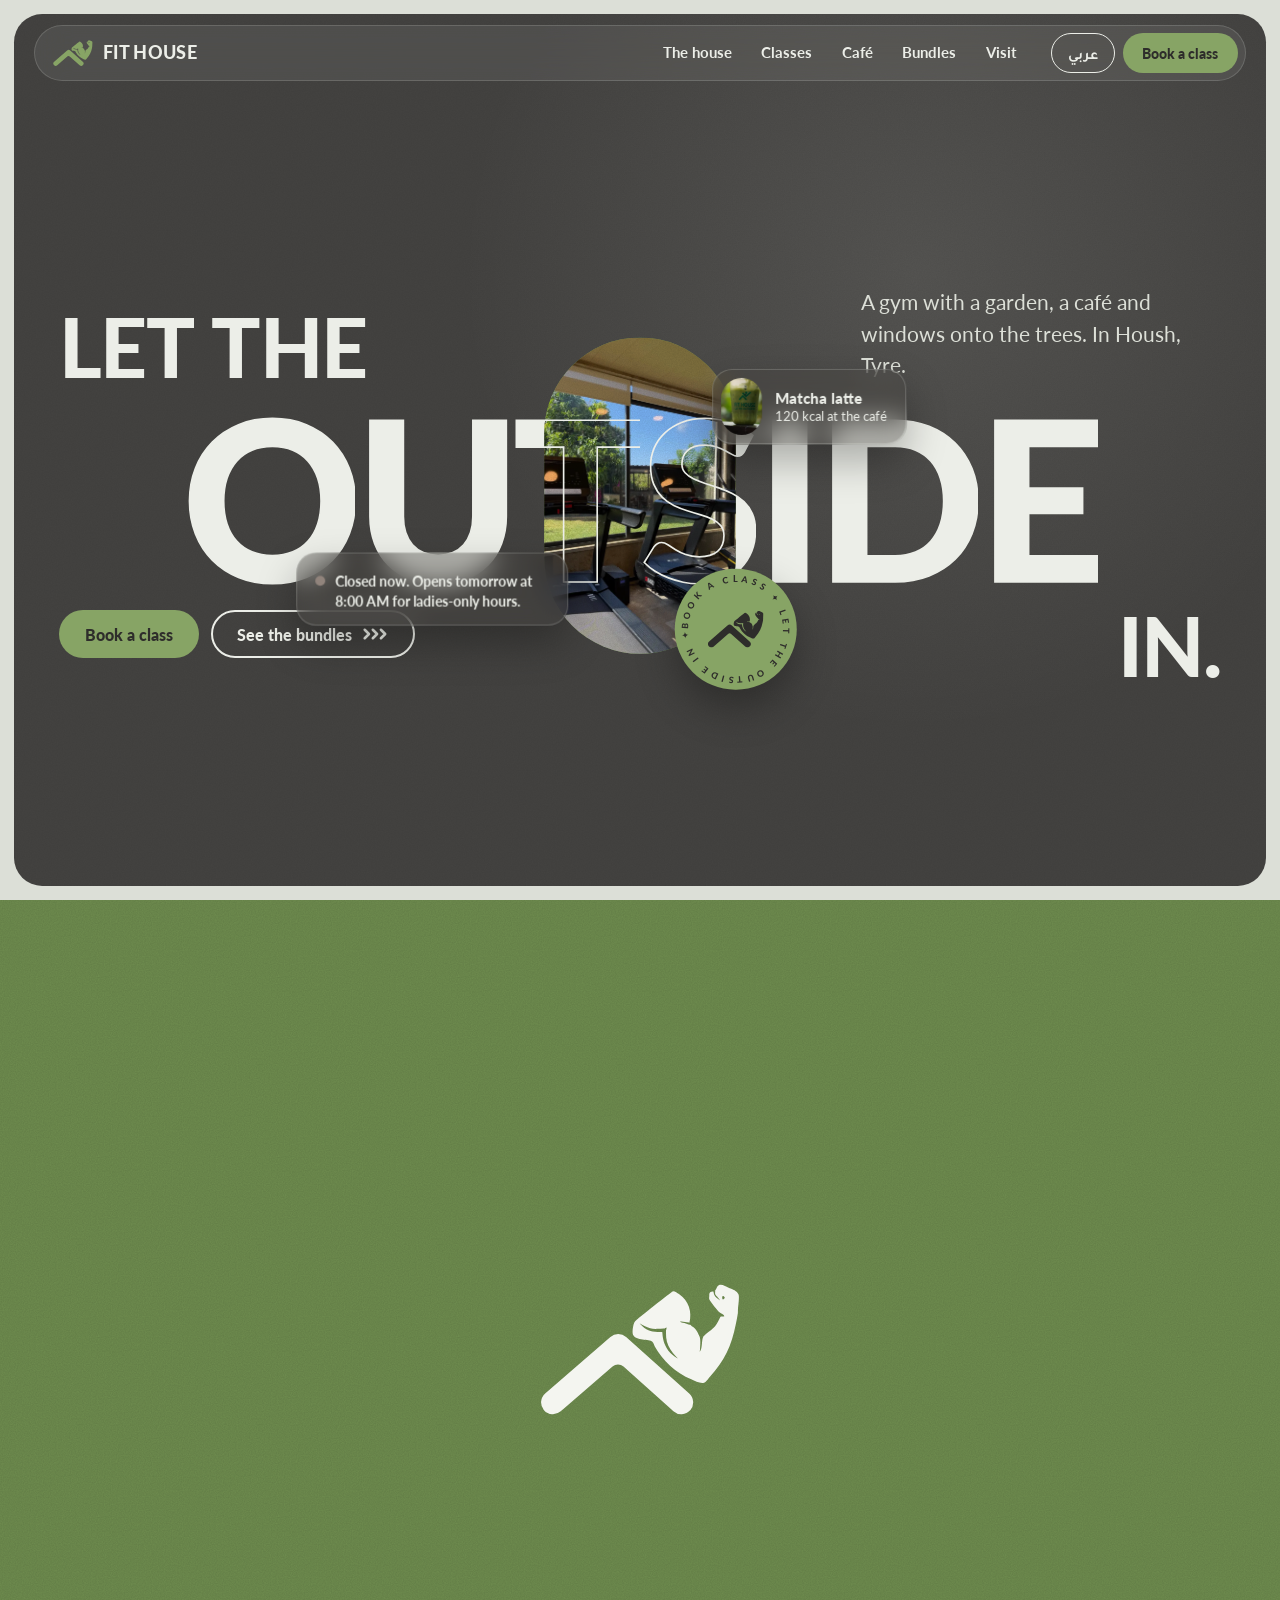
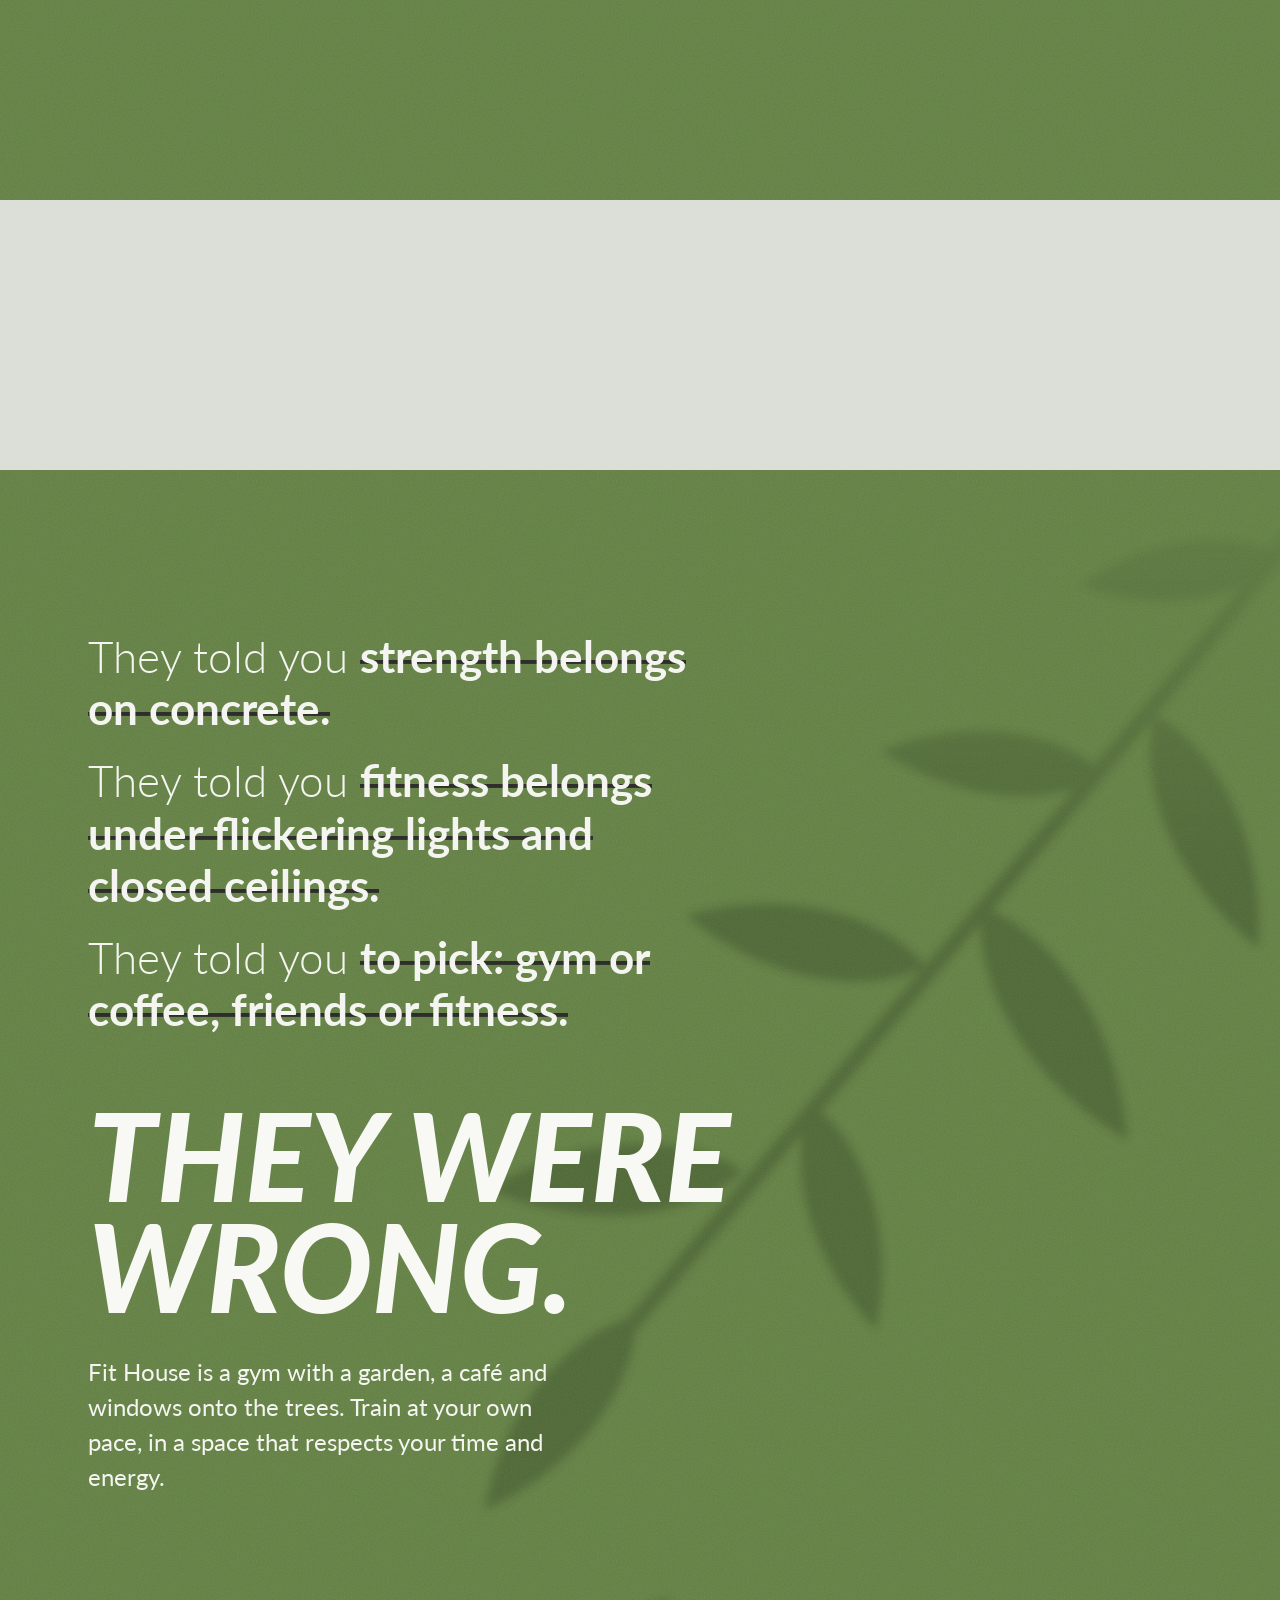
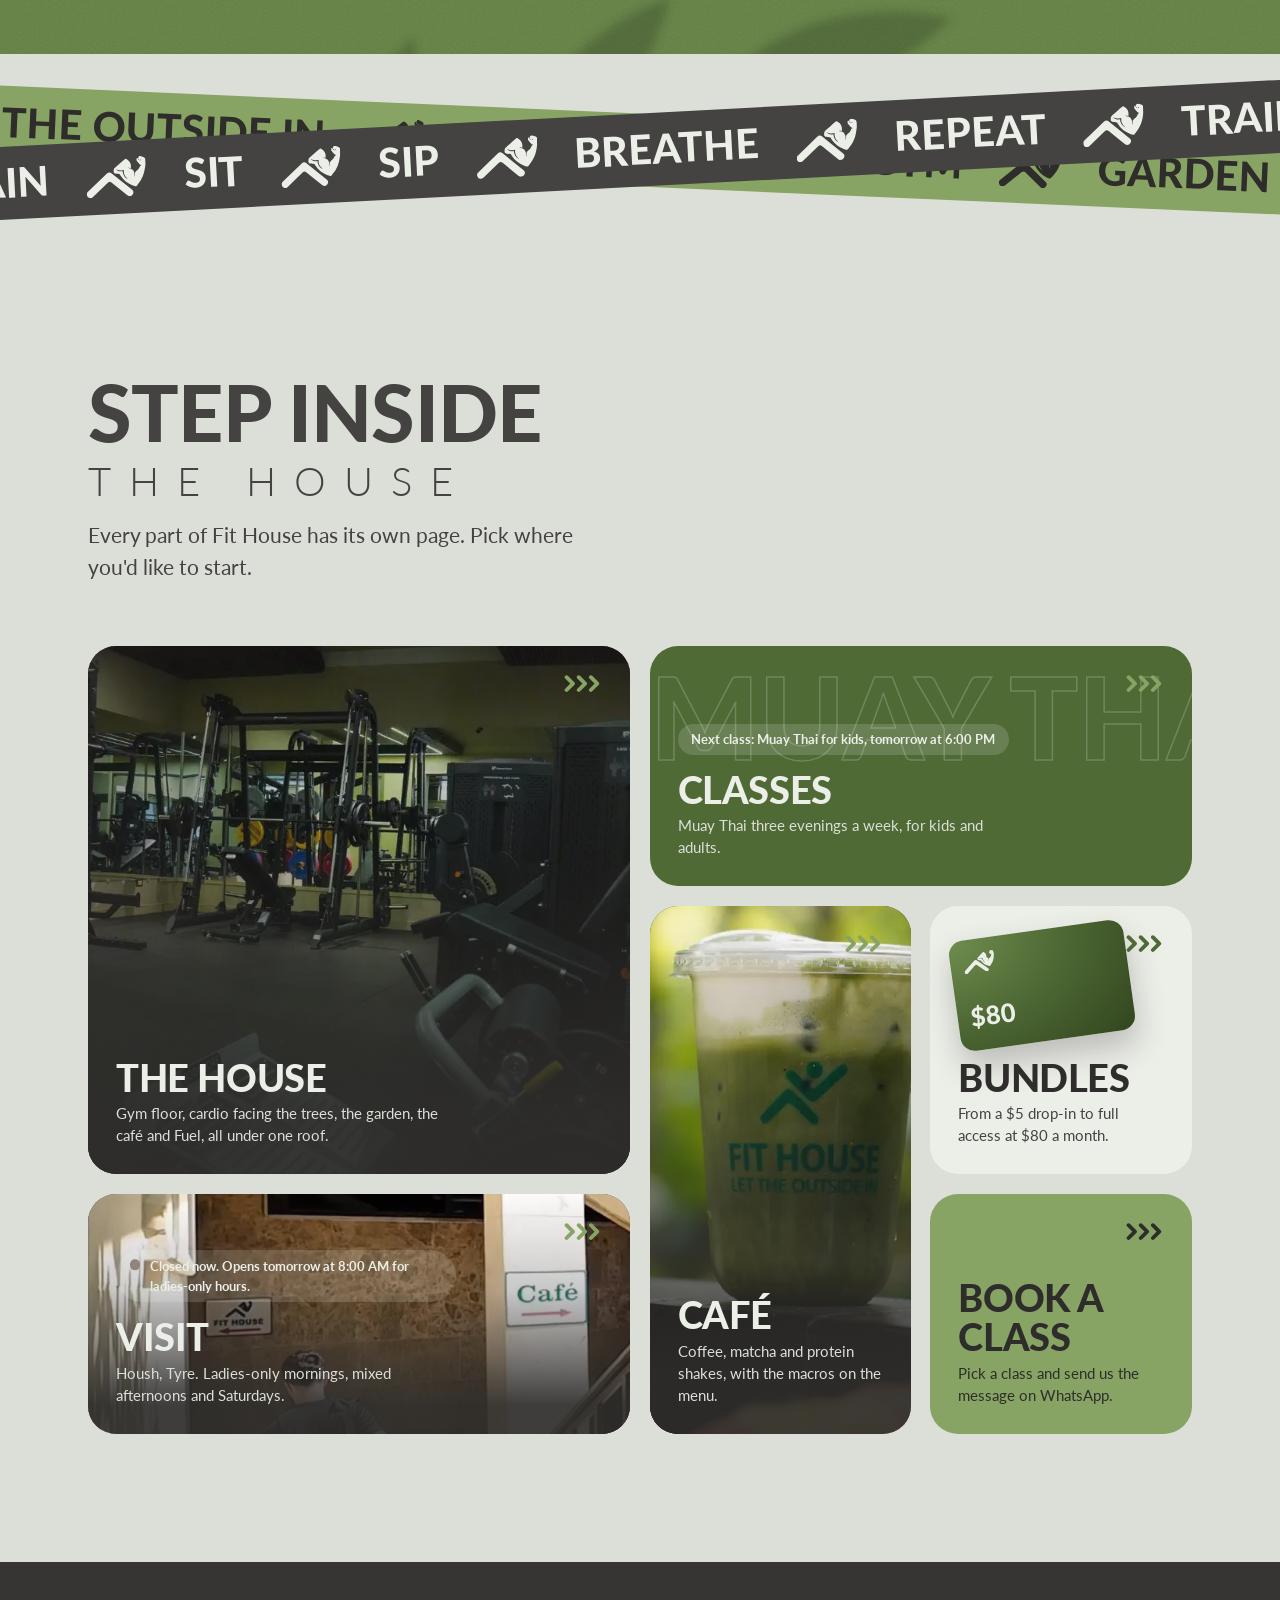
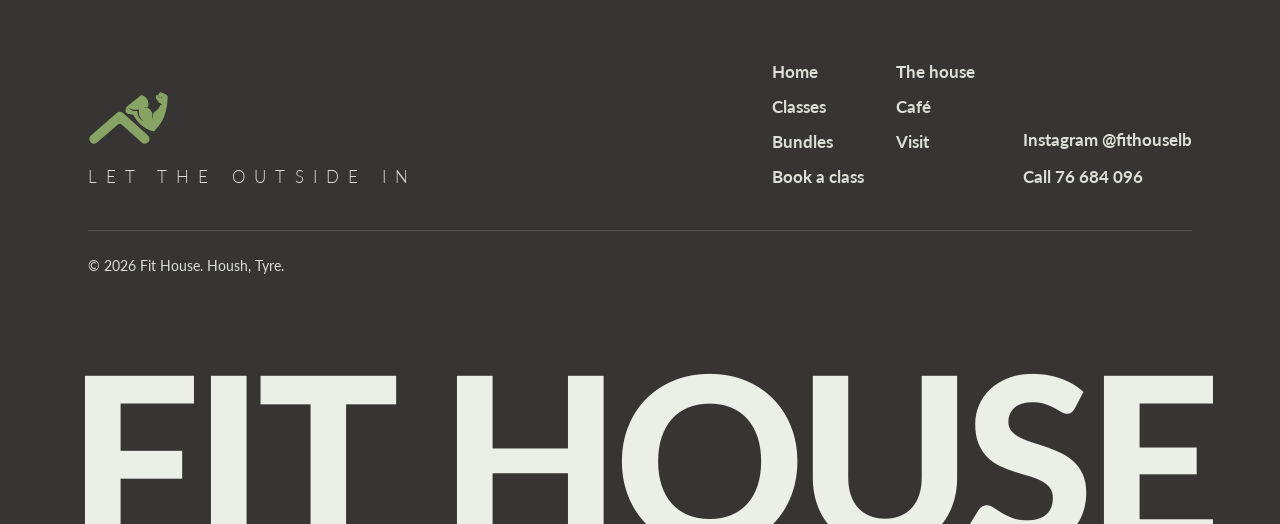
==== commit a67da194: "Build the multi-page Fit House site - Split the landing page into Home, The house, Classes, Café, Bu" ====
--- a/index.html
+++ b/index.html
@@ -4,23 +4,25 @@
   <meta charset="utf-8">
   <meta name="viewport" content="width=device-width, initial-scale=1">
   <title>Fit House | Gym, garden and café in Housh, Tyre</title>
-  <meta name="description" content="A gym with a garden and a café in Housh, Tyre. Open gym, Muay Thai for kids and adults, women's classes and ladies-only mornings. Let the outside in.">
+  <meta name="description" content="A gym with a garden and a café in Housh, Tyre. Open gym, Muay Thai for kids and adults, and ladies-only mornings. Let the outside in.">
   <meta name="theme-color" content="#444341">
   <meta property="og:type" content="website">
-  <meta property="og:title" content="Fit House | Let the outside in">
-  <meta property="og:description" content="A gym with a garden, a café and windows onto the trees. Housh, Tyre.">
+  <meta property="og:title" content="Fit House | Gym, garden and café in Housh, Tyre">
+  <meta property="og:description" content="A gym with a garden and a café in Housh, Tyre. Open gym, Muay Thai for kids and adults, and ladies-only mornings. Let the outside in.">
+  <link rel="icon" href="assets/img/favicon.png" type="image/png" sizes="128x128">
   <link rel="icon" href="assets/img/favicon.svg" type="image/svg+xml">
+  <link rel="apple-touch-icon" href="assets/img/apple-touch-icon.png">
   <link rel="preconnect" href="https://fonts.googleapis.com">
   <link rel="preconnect" href="https://fonts.gstatic.com" crossorigin>
   <link rel="stylesheet" href="https://fonts.googleapis.com/css2?family=Lato:ital,wght@0,300;0,400;0,700;0,900;1,300;1,700;1,900&family=Tajawal:wght@300;400;700;900&display=swap">
-  <link rel="stylesheet" href="assets/css/styles.css?v=5">
+  <link rel="stylesheet" href="assets/css/styles.css?v=16">
   <script>
-    // Decide on motion before first paint: the footer switch wins, then the OS setting.
+    // Animations are always on. If the last page left through the curtain, start this one behind it.
     (function () {
-      var root = document.documentElement, pref = null;
-      root.classList.add('js');
-      try { pref = localStorage.getItem('fithouse-motion'); } catch (e) {}
-      if (pref === 'on' || (pref !== 'off' && !matchMedia('(prefers-reduced-motion: reduce)').matches)) root.classList.add('motion');
+      var root = document.documentElement, curtain = null;
+      root.classList.add('js', 'motion');
+      try { curtain = sessionStorage.getItem('fithouse-curtain'); } catch (e) {}
+      if (curtain) root.classList.add('is-arriving');
     })();
   </script>
   <script type="application/ld+json">
@@ -40,15 +42,19 @@
   }
   </script>
 </head>
-<body>
+<body data-page="home">
+  <!-- comment -->
+  <!-- Green curtain that wipes between pages (motion on only). First in the body so it
+       covers the page before anything else paints. -->
+  <div class="curtain" id="curtain" aria-hidden="true">
+    <span class="curtain__mark mark" aria-hidden="true"><span class="mark__roof"></span><span class="mark__fig"></span></span>
+  </div>
   <svg class="sprite" aria-hidden="true" focusable="false">
     <defs>
       <path id="leaf" d="M0 0C20-16 58-18 92 0C58 18 20 16 0 0Z" fill="currentColor"/>
     </defs>
-    <!-- Brand mark: head, raised arm and the roof stroke from the Fit House logo -->
-    <symbol id="mark" viewBox="0 0 126 94">
-      <circle cx="81" cy="15" r="10.5" fill="currentColor"/>
-      <path d="M41 20 63.5 43.5 117 14M9 72 40 46.5 80 85" fill="none" stroke="currentColor" stroke-width="12.5" stroke-linecap="round" stroke-linejoin="round"/>
+    <symbol id="chevrons" viewBox="0 0 30 14">
+      <path d="M2 2l5 5-5 5M11.5 2l5 5-5 5M21 2l5 5-5 5" fill="none" stroke="currentColor" stroke-width="3" stroke-linecap="round" stroke-linejoin="round"/>
     </symbol>
     <!-- Leaf shadows that fall across every "outside" surface -->
     <symbol id="leaves" viewBox="0 0 600 800" preserveAspectRatio="xMaxYMin slice">
@@ -73,70 +79,85 @@
     </symbol>
   </svg>
 
-  <a class="skip" href="#story" data-i18n="skip">Skip to content</a>
+  <a class="skip" href="#content" data-i18n="skip">Skip to content</a>
 
   <header class="nav" id="nav">
     <div class="nav__bar">
-      <a class="brand" href="#top" data-i18n-attr="aria-label:brand.label" aria-label="Fit House, back to top">
-        <svg class="brand__mark mark" viewBox="0 0 126 94" aria-hidden="true">
-          <g class="mark__headg"><circle class="mark__head" cx="81" cy="15" r="10.5"/></g>
-          <g class="mark__armg"><path class="mark__arm" d="M41 20 63.5 43.5 117 14" pathLength="100"/></g>
-          <path class="mark__roof" d="M9 72 40 46.5 80 85" pathLength="100"/>
-        </svg>
+      <a class="brand" href="index.html" data-i18n-attr="aria-label:brand.label" aria-label="Fit House home">
+        <span class="brand__mark mark" aria-hidden="true"><span class="mark__roof"></span><span class="mark__fig"></span></span>
         <span class="brand__word" lang="en">Fit House</span>
       </a>
       <nav class="nav__links" id="nav-links" data-i18n-attr="aria-label:nav.label" aria-label="Main">
-        <a href="#house" data-i18n="nav.house">The house</a>
-        <a href="#classes" data-i18n="nav.classes">Classes</a>
-        <a href="#bundles" data-i18n="nav.bundles">Bundles</a>
-        <a href="#visit" data-i18n="nav.visit">Hours &amp; map</a>
-        <a class="nav__links-book" href="#book" data-i18n="nav.book">Book a class</a>
+        <a href="house.html" data-i18n="nav.house">The house</a>
+        <a href="classes.html" data-i18n="nav.classes">Classes</a>
+        <a href="cafe.html" data-i18n="nav.cafe">Café</a>
+        <a href="bundles.html" data-i18n="nav.bundles">Bundles</a>
+        <a href="visit.html" data-i18n="nav.visit">Visit</a>
+        <a class="nav__links-book" href="book.html" data-i18n="nav.book">Book a class</a>
       </nav>
       <div class="nav__actions">
         <button class="lang" type="button" id="lang-toggle" lang="ar">عربي</button>
-        <a class="btn btn--moss btn--small nav__book" href="#book" data-i18n="nav.book">Book a class</a>
+        <a class="btn btn--moss btn--small nav__book" href="book.html" data-i18n="nav.book">Book a class</a>
         <button class="nav__menu" type="button" id="nav-menu" aria-expanded="false" aria-controls="nav-links" data-i18n="nav.menu">Menu</button>
       </div>
-    </div>
-    <!-- Scroll progress, with the logo figure running along it -->
-    <div class="progress" id="progress" aria-hidden="true">
-      <span class="progress__bar"></span>
-      <svg class="progress__runner mark" viewBox="0 0 126 94">
-        <g class="mark__headg"><circle class="mark__head" cx="81" cy="15" r="10.5"/></g>
-        <g class="mark__armg"><path class="mark__arm" d="M41 20 63.5 43.5 117 14"/></g>
-        <path class="mark__roof" d="M9 72 40 46.5 80 85"/>
-      </svg>
+      <!-- Scroll progress under the pill, with the logo figure running along it -->
+      <div class="progress" id="progress" aria-hidden="true">
+        <span class="progress__bar"></span>
+        <span class="progress__runner mark" aria-hidden="true"><span class="mark__roof"></span><span class="mark__fig"></span></span>
+      </div>
     </div>
   </header>
 
-  <main id="top">
-    <section class="hero" id="hero" aria-labelledby="hero-title">
+  <main id="content">
+<section class="hero" id="hero" aria-labelledby="hero-title">
       <div class="hero__stage">
-        <div class="hero__outside outside" aria-hidden="true">
-          <svg class="leaves"><use href="#leaves"/></svg>
-          <img class="hero__photo" src="assets/img/photos/window-view.webp" alt="" width="800" height="1420" decoding="async">
-          <svg class="hero__outside-mark"><use href="#mark"/></svg>
-        </div>
-        <div class="hero__inner wrap">
-          <div class="hero__copy">
-            <h1 class="hero__title" id="hero-title" lang="en" dir="ltr">Let the outside in.</h1>
+        <!-- The hero is a framed charcoal wall; the window in the middle of OUTSIDE opens onto the real view -->
+        <div class="hero__frame" id="hero-frame">
+          <div class="hero__outside outside" aria-hidden="true">
+            <svg class="leaves"><use href="#leaves"/></svg>
+            <img class="hero__photo" src="assets/img/photos/window-view.webp" alt="" width="800" height="1420" decoding="async">
+            <span class="hero__outside-mark mark" aria-hidden="true"><span class="mark__roof"></span><span class="mark__fig"></span></span>
+          </div>
+          <div class="hero__inner">
+            <h1 class="hero__title" id="hero-title" lang="en" dir="ltr">
+              <span class="hero__let">Let the</span>
+              <span class="hero__out">Outside</span>
+              <span class="hero__in">in.</span>
+            </h1>
+            <!-- The same word again as an outline, drawn over the window photo -->
+            <span class="hero__out hero__out--line" aria-hidden="true" lang="en" dir="ltr">Outside</span>
+            <div class="hero__window outside" id="hero-window">
+              <svg class="leaves" aria-hidden="true"><use href="#leaves"/></svg>
+              <img class="hero__photo" src="assets/img/photos/window-view.webp" width="800" height="1420" fetchpriority="high"
+                alt="Two treadmills facing a wide window onto trees and lawn" data-i18n-attr="alt:photo.window">
+            </div>
             <p class="hero__lede" data-i18n="hero.lede">A gym with a garden, a café and windows onto the trees. In Housh, Tyre.</p>
             <div class="hero__ctas">
-              <a class="btn btn--moss" href="#book" data-i18n="hero.book">Book a class</a>
-              <a class="btn btn--ghost" href="#bundles"><span data-i18n="hero.bundles">See the bundles</span><svg class="chev" viewBox="0 0 30 14" aria-hidden="true"><path d="M2 2l5 5-5 5"/><path d="M11.5 2l5 5-5 5"/><path d="M21 2l5 5-5 5"/></svg></a>
+              <a class="btn btn--moss" href="book.html" data-magnetic data-i18n="hero.book">Book a class</a>
+              <a class="btn btn--ghost" href="bundles.html" data-magnetic><span data-i18n="hero.bundles">See the bundles</span><svg class="chev" viewBox="0 0 30 14" aria-hidden="true"><path d="M2 2l5 5-5 5"/><path d="M11.5 2l5 5-5 5"/><path d="M21 2l5 5-5 5"/></svg></a>
             </div>
-            <p class="status" data-status data-i18n="status.fallback">Monday to Friday 8:00 AM to 10:00 PM, Saturday 1:00 to 6:30 PM</p>
-          </div>
-          <div class="hero__window outside" id="hero-window">
-            <svg class="leaves" aria-hidden="true"><use href="#leaves"/></svg>
-            <img class="hero__photo" src="assets/img/photos/window-view.webp" width="800" height="1420" fetchpriority="high"
-              alt="Two treadmills facing a wide window onto trees and lawn" data-i18n-attr="alt:photo.window">
+            <div class="hero__card hero__card--status glass">
+              <p class="status" data-status data-i18n="status.fallback">Monday to Friday 8:00 AM to 10:00 PM, Saturday 1:00 to 6:30 PM</p>
+            </div>
+            <a class="hero__card hero__card--drink glass" href="cafe.html">
+              <img src="assets/img/photos/drink-matcha.webp" alt="" width="460" height="806">
+              <span class="hero__drink-text">
+                <strong data-i18n="hero.drink">Matcha latte</strong>
+                <span data-i18n="hero.drinkNote">120 kcal at the café</span>
+              </span>
+            </a>
+            <a class="badge" href="book.html" aria-label="Book a class" data-i18n-attr="aria-label:hero.book">
+              <svg class="badge__ring" viewBox="0 0 200 200" aria-hidden="true">
+                <defs><path id="badge-circle" d="M100 100m-78 0a78 78 0 1 1 156 0a78 78 0 1 1-156 0"/></defs>
+                <text><textPath href="#badge-circle" textLength="488" lengthAdjust="spacing">BOOK A CLASS ✦ LET THE OUTSIDE IN ✦</textPath></text>
+              </svg>
+              <span class="badge__mark mark" aria-hidden="true"><span class="mark__roof"></span><span class="mark__fig"></span></span>
+            </a>
           </div>
         </div>
       </div>
     </section>
-
-    <section class="manifesto outside" id="story" aria-label="Our story" data-i18n-attr="aria-label:manifesto.label">
+<section class="manifesto outside" id="story" aria-label="Our story" data-i18n-attr="aria-label:manifesto.label">
       <svg class="leaves" aria-hidden="true"><use href="#leaves"/></svg>
       <div class="wrap">
         <p class="manifesto__line" data-i18n-html="manifesto.1">They told you <s>strength belongs on concrete.</s></p>
@@ -146,321 +167,77 @@
         <p class="manifesto__body" data-i18n="manifesto.body">Fit House is a gym with a garden, a café and windows onto the trees. Train at your own pace, in a space that respects your time and energy.</p>
       </div>
     </section>
-
-    <section class="section" id="house" aria-labelledby="house-title">
+<!-- Two crossing ribbons of the day's rhythm; words are filled in by the script per language -->
+    <div class="ribbons" aria-hidden="true">
+      <div class="ribbon ribbon--a"><div class="ribbon__track" data-ribbon="a"></div></div>
+      <div class="ribbon ribbon--b"><div class="ribbon__track" data-ribbon="b"></div></div>
+    </div>
+    <section class="section explore" id="explore" aria-labelledby="explore-title">
       <div class="wrap">
-        <h2 class="title" id="house-title">
-          <span class="title__black" data-i18n="house.title1">Under one</span>
-          <span class="title__light" data-i18n="house.title2">roof</span>
+        <h2 class="title" id="explore-title">
+          <span class="title__black" data-i18n="explore.title1">Step inside</span>
+          <span class="title__light" data-i18n="explore.title2">the house</span>
         </h2>
-        <p class="lede" data-i18n="house.lede">Train, sit down, have your coffee, and carry on with your day with more energy than you came in with.</p>
-
-        <div class="house">
-          <svg class="house__roof" viewBox="0 0 1000 120" preserveAspectRatio="none" aria-hidden="true">
-            <path d="M8 112 500 10 992 112" vector-effect="non-scaling-stroke"/>
-          </svg>
-          <div class="house__rooms">
-            <article class="room room--gym">
-              <img class="room__photo" src="assets/img/photos/gym-floor.webp" width="900" height="676" loading="lazy" decoding="async"
-                alt="Racks, plates and leg machines on the Fit House gym floor" data-i18n-attr="alt:photo.gymFloor">
-              <h3 data-i18n="room.gym.title">The gym floor</h3>
-              <p data-i18n="room.gym.text">Free weights, racks and machines for every muscle group.</p>
-              <p class="room__note" data-i18n="room.gym.note">Weekday mornings are ladies only.</p>
-            </article>
-            <article class="room room--cardio">
-              <img class="room__photo" src="assets/img/photos/gym-bikes-window.webp" width="720" height="540" loading="lazy" decoding="async"
-                alt="Exercise bikes and an air bike lined up along a window onto trees" data-i18n-attr="alt:photo.bikes">
-              <h3 data-i18n="room.cardio.title">Cardio with a view</h3>
-              <p data-i18n="room.cardio.text">Bikes and treadmills line the windows, so you train looking out at the trees.</p>
-            </article>
-            <article class="room room--cafe">
-              <img class="room__photo" src="assets/img/photos/cafe-corner.webp" width="900" height="676" loading="lazy" decoding="async"
-                alt="A member stirring a coffee at a table by the café window" data-i18n-attr="alt:photo.cafe">
-              <h3 data-i18n="room.cafe.title">Fit House café</h3>
-              <p data-i18n="room.cafe.text">Coffee, matcha and protein shakes. Stay after your session, or come only for the coffee.</p>
-            </article>
-            <article class="room room--fuel">
-              <img class="room__photo" src="assets/img/photos/fuel.webp" width="720" height="540" loading="lazy" decoding="async"
-                alt="DNA Fuel protein bars and Greek yogurt on a wooden table" data-i18n-attr="alt:photo.fuel">
-              <h3 lang="en">Fuel</h3>
-              <p data-i18n="room.fuel.text">DNA Fuel protein bars and supplements from DNA Nutrition, stocked right here.</p>
-            </article>
-          </div>
-          <article class="garden">
-            <img class="garden__photo" src="assets/img/photos/garden.webp" width="640" height="1138" loading="lazy" decoding="async"
-              alt="A member flexing with a kettlebell on the Fit House lawn" data-i18n-attr="alt:photo.garden">
-            <div class="garden__text">
-              <h3 data-i18n="room.garden.title">The garden</h3>
-              <p data-i18n="room.garden.text">Green space to cool down, stretch, or sit with friends.</p>
-            </div>
-          </article>
-        </div>
-      </div>
-    </section>
-
-    <section class="section section--tint" id="menu" aria-labelledby="cups-title">
-      <div class="wrap">
-        <h2 class="title" id="cups-title">
-          <span class="title__black" data-i18n="cups.title1">What's in your cup</span>
-          <span class="title__light" data-i18n="cups.title2">matters too</span>
-        </h2>
-        <p class="lede" data-i18n="cups.lede">The Fit House café lists the calories and macros for every drink, from coffee to protein shakes.</p>
-        <ul class="cups">
-          <li class="cup">
-            <img class="cup__photo" src="assets/img/photos/drink-matcha.webp" width="460" height="806" loading="lazy" decoding="async"
-              alt="Matcha latte with cold foam in a Fit House cup" data-i18n-attr="alt:photo.matcha">
-            <h3 data-i18n="cup.matcha">Matcha latte with cold foam</h3>
-            <ul class="cup__stats"><li><span class="count" data-to="120">120</span> kcal</li><li data-i18n="cup.matchaProtein">4.1 g protein</li></ul>
-            <p data-i18n="cup.matchaNote">Also in strawberry, blueberry and mango.</p>
-          </li>
-          <li class="cup">
-            <img class="cup__photo" src="assets/img/photos/drink-raspberry.webp" width="460" height="806" loading="lazy" decoding="async"
-              alt="Raspberry shake in a Fit House cup" data-i18n-attr="alt:photo.raspberry">
-            <h3 data-i18n="cup.raspberry">Raspberry shake</h3>
-            <ul class="cup__stats"><li><span class="count" data-to="247">247</span> kcal</li><li data-i18n="cup.raspberryProtein">30.5 g protein</li></ul>
-          </li>
-          <li class="cup">
-            <img class="cup__photo" src="assets/img/photos/drink-peanut.webp" width="460" height="804" loading="lazy" decoding="async"
-              alt="Peanut butter and banana protein shake in a Fit House cup" data-i18n-attr="alt:photo.peanut">
-            <h3 data-i18n="cup.peanut">Peanut butter and banana protein shake</h3>
-            <ul class="cup__stats"><li><span class="count" data-to="455">455</span> kcal</li><li data-i18n="cup.peanutProtein">36 g protein</li></ul>
-            <p data-i18n="cup.peanutNote">Made with the milk and protein of your choice.</p>
-          </li>
-        </ul>
-      </div>
-    </section>
-
-    <section class="section" id="classes" aria-labelledby="classes-title">
-      <div class="wrap">
-        <h2 class="title" id="classes-title">
-          <span class="title__lead" data-i18n="classes.title1">This isn't your usual</span>
-          <span class="title__black" data-i18n="classes.title2">class schedule</span>
-        </h2>
-        <p class="lede" data-i18n="classes.lede">Muay Thai three evenings a week, for kids and adults. Learn the technique and find your rhythm.</p>
-        <p class="next-class" id="next-class" aria-live="polite" hidden></p>
-
-        <div class="timetable">
-          <div class="tt-axis" aria-hidden="true">
-            <span style="--row:2" data-h="18">6:00 PM</span>
-            <span style="--row:3" data-h="19">7:00 PM</span>
-          </div>
-
-          <section class="tt-day" style="--col:2" data-day="1">
-            <span class="tt-lane" aria-hidden="true"></span>
-            <h3 data-i18n="day.mon">Monday</h3>
-            <ol>
-              <li class="slot slot--kids" style="--row:2">
-                <time data-range="18:00-19:00">6:00 PM – 7:00 PM</time>
-                <strong lang="en">Muay Thai</strong>
-                <span data-i18n="who.kids">Kids</span>
-              </li>
-              <li class="slot" style="--row:3">
-                <time data-range="19:00-20:00">7:00 PM – 8:00 PM</time>
-                <strong lang="en">Muay Thai</strong>
-                <span data-i18n="who.adults">Adults</span>
-              </li>
-            </ol>
-          </section>
-
-          <section class="tt-day" style="--col:3" data-day="3">
-            <span class="tt-lane" aria-hidden="true"></span>
-            <h3 data-i18n="day.wed">Wednesday</h3>
-            <ol>
-              <li class="slot slot--kids" style="--row:2">
-                <time data-range="18:00-19:00">6:00 PM – 7:00 PM</time>
-                <strong lang="en">Muay Thai</strong>
-                <span data-i18n="who.kids">Kids</span>
-              </li>
-              <li class="slot" style="--row:3">
-                <time data-range="19:00-20:00">7:00 PM – 8:00 PM</time>
-                <strong lang="en">Muay Thai</strong>
-                <span data-i18n="who.adults">Adults</span>
-              </li>
-            </ol>
-          </section>
-
-          <section class="tt-day" style="--col:4" data-day="5">
-            <span class="tt-lane" aria-hidden="true"></span>
-            <h3 data-i18n="day.fri">Friday</h3>
-            <ol>
-              <li class="slot slot--kids" style="--row:2">
-                <time data-range="18:00-19:00">6:00 PM – 7:00 PM</time>
-                <strong lang="en">Muay Thai</strong>
-                <span data-i18n="who.kids">Kids</span>
-              </li>
-              <li class="slot" style="--row:3">
-                <time data-range="19:00-20:00">7:00 PM – 8:00 PM</time>
-                <strong lang="en">Muay Thai</strong>
-                <span data-i18n="who.adults">Adults</span>
-              </li>
-            </ol>
-          </section>
-        </div>
-        <p class="note" data-i18n="classes.note">Tuesday, Thursday and Saturday are open-gym days. Ask us about this season's women's classes.</p>
-      </div>
-    </section>
-
-    <section class="section section--tint" id="bundles" aria-labelledby="bundles-title">
-      <div class="wrap bundles">
-        <div class="bundles__intro">
-          <h2 class="title title--italic" id="bundles-title">
-            <span class="title__black" data-i18n="bundles.title">Choose the bundle that fits you</span>
-          </h2>
-          <div class="seg" role="tablist" data-i18n-attr="aria-label:bundles.tabs" aria-label="Bundles for">
-            <button class="seg__btn" type="button" role="tab" id="tab-adults" aria-controls="panel-adults" aria-selected="true" data-i18n="bundles.adults">Adults</button>
-            <button class="seg__btn" type="button" role="tab" id="tab-kids" aria-controls="panel-kids" aria-selected="false" tabindex="-1" data-i18n="bundles.kids">Kids</button>
-          </div>
-          <p class="note" data-i18n="bundles.help">Not sure which one fits? Send us a message and we'll help you pick.</p>
-          <a class="btn btn--dark" href="#book" data-pick="bundle" data-i18n="bundles.ask">Ask about a bundle</a>
-        </div>
-
-        <div class="bundles__lists">
-          <div class="panel" id="panel-adults" role="tabpanel" aria-labelledby="tab-adults">
-            <ul class="prices">
-              <li>
-                <div><h3 data-i18n="price.gym">Open gym membership</h3><p data-i18n="price.month">1 month</p></div>
-                <data class="price" value="50">$50</data>
-              </li>
-              <li>
-                <div><h3 data-i18n="price.dropin">Open gym drop-in</h3><p data-i18n="price.session">1 session</p></div>
-                <data class="price" value="5">$5</data>
-              </li>
-              <li>
-                <div><h3 data-i18n="price.classes">Class membership</h3><p data-i18n="price.monthly3">Monthly, 3 classes a week</p></div>
-                <data class="price" value="40">$40</data>
-              </li>
-              <li>
-                <div><h3 data-i18n="price.single">Single class pass</h3><p data-i18n="price.oneClass">1 class</p></div>
-                <data class="price" value="10">$10</data>
-              </li>
-              <li class="prices__all">
-                <div>
-                  <h3 data-i18n="price.full">Full access membership</h3>
-                  <p data-i18n="price.fullDetail">Open gym and classes. $10 less than buying both.</p>
-                </div>
-                <data class="price" value="80">$80</data>
-              </li>
-            </ul>
-          </div>
-          <div class="panel" id="panel-kids" role="tabpanel" aria-labelledby="tab-kids">
-            <ul class="prices">
-              <li>
-                <div><h3 data-i18n="price.mtKids">Muay Thai membership</h3><p data-i18n="price.monthly3">Monthly, 3 classes a week</p></div>
-                <data class="price" value="40">$40</data>
-              </li>
-              <li>
-                <div><h3 data-i18n="price.single">Single class pass</h3><p data-i18n="price.oneClass">1 class</p></div>
-                <data class="price" value="8">$8</data>
-              </li>
-            </ul>
-            <p class="note" data-i18n="bundles.kidsNote">Kids join classes only.</p>
-          </div>
-        </div>
-      </div>
-    </section>
-
-    <section class="section book" id="book" aria-labelledby="book-title">
-      <div class="wrap book__grid">
-        <div class="book__intro">
-          <h2 class="title" id="book-title">
-            <span class="title__black" data-i18n="book.title1">Not everyone</span>
-            <span class="title__light" data-i18n="book.title2">gets a spot</span>
-          </h2>
-          <p class="lede" data-i18n="book.lede">Places in each class are limited. Pick what you're interested in and send us the message on WhatsApp.</p>
-          <ul class="contact">
-            <li><span data-i18n="book.call">Prefer to call?</span> <a href="tel:+96176684096" dir="ltr">76 684 096</a></li>
-            <li><span data-i18n="book.dm">Or message us on Instagram:</span> <a href="https://www.instagram.com/fithouselb/" target="_blank" rel="noopener" lang="en" dir="ltr">@fithouselb</a></li>
-          </ul>
-        </div>
-
-        <form class="composer" id="composer" action="https://wa.me/96176684096" method="get" target="_blank">
-          <fieldset class="composer__field">
-            <legend data-i18n="book.what">What would you like to ask about?</legend>
-            <div class="chips">
-              <label class="chip"><input type="radio" name="interest" value="mt-kids" checked><span data-i18n="interest.mtKids">Muay Thai for kids</span></label>
-              <label class="chip"><input type="radio" name="interest" value="mt-adults"><span data-i18n="interest.mtAdults">Muay Thai for adults</span></label>
-              <label class="chip"><input type="radio" name="interest" value="women"><span data-i18n="interest.women">Women's classes</span></label>
-              <label class="chip"><input type="radio" name="interest" value="bundle"><span data-i18n="interest.bundle">Membership bundles</span></label>
-              <label class="chip"><input type="radio" name="interest" value="tour"><span data-i18n="interest.tour">Visiting to see the place</span></label>
-            </div>
-          </fieldset>
-
-          <label class="composer__field composer__day">
-            <span data-i18n="book.day">Best day for you</span>
-            <select name="day">
-              <option value="any" data-i18n="day.any">Any day</option>
-              <option value="mon" data-i18n="day.mon">Monday</option>
-              <option value="tue" data-i18n="day.tue">Tuesday</option>
-              <option value="wed" data-i18n="day.wed">Wednesday</option>
-              <option value="thu" data-i18n="day.thu">Thursday</option>
-              <option value="fri" data-i18n="day.fri">Friday</option>
-              <option value="sat" data-i18n="day.sat">Saturday</option>
-            </select>
-          </label>
-
-          <div class="composer__preview">
-            <p class="composer__label" data-i18n="book.preview">Your message</p>
-            <p class="bubble" id="composer-msg" aria-live="polite">Hi Fit House! I'd like to ask about Muay Thai for kids.</p>
-          </div>
-
-          <button class="btn btn--moss btn--wide" type="submit" data-i18n="book.send">Send on WhatsApp</button>
-          <p class="composer__hint" data-i18n="book.hint">Opens WhatsApp with this message ready to send.</p>
-        </form>
-      </div>
-    </section>
-
-    <section class="section" id="visit" aria-labelledby="visit-title">
-      <div class="wrap">
-        <h2 class="title" id="visit-title">
-          <span class="title__black" data-i18n="visit.title">We are open</span>
-        </h2>
-        <p class="lede" data-i18n="visit.lede">Weekday mornings are for women only. Afternoons and Saturdays are mixed.</p>
-        <p class="status status--dark" data-status data-i18n="status.fallback">Monday to Friday 8:00 AM to 10:00 PM, Saturday 1:00 to 6:30 PM</p>
-
-        <div class="hours" id="hours">
-          <div class="hours__row" data-days="1,2,3,4,5">
-            <p class="hours__day"><span data-i18n="hours.weekdays">Monday to Friday</span><span class="hours__today" data-i18n="hours.today">Today</span></p>
-            <div class="hours__bar">
-              <span class="hours__seg hours__seg--ladies" style="--a:8;--b:12.5" data-i18n="hours.ladies">Ladies only</span>
-              <span class="hours__seg hours__seg--mixed" style="--a:13;--b:22" data-i18n="hours.mixed">Mixed</span>
-              <span class="hours__now" aria-hidden="true"></span>
-            </div>
-            <p class="hours__detail"><span data-i18n="hours.ladies">Ladies only</span> <time data-range="08:00-12:30">8:00 AM – 12:30 PM</time>, <span data-i18n="hours.mixed">Mixed</span> <time data-range="13:00-22:00">1:00 PM – 10:00 PM</time></p>
-          </div>
-          <div class="hours__row" data-days="6">
-            <p class="hours__day"><span data-i18n="day.sat">Saturday</span><span class="hours__today" data-i18n="hours.today">Today</span></p>
-            <div class="hours__bar">
-              <span class="hours__seg hours__seg--mixed" style="--a:13;--b:18.5" data-i18n="hours.mixed">Mixed</span>
-              <span class="hours__now" aria-hidden="true"></span>
-            </div>
-            <p class="hours__detail"><span data-i18n="hours.mixed">Mixed</span> <time data-range="13:00-18:30">1:00 PM – 6:30 PM</time></p>
-          </div>
-          <div class="hours__row" data-days="0">
-            <p class="hours__day"><span data-i18n="day.sun">Sunday</span><span class="hours__today" data-i18n="hours.today">Today</span></p>
-            <div class="hours__bar hours__bar--closed"><span data-i18n="hours.closed">Closed</span></div>
-          </div>
-          <div class="hours__axis" aria-hidden="true">
-            <span style="--h:8" data-h="8">8 AM</span>
-            <span style="--h:12" data-h="12">12 PM</span>
-            <span style="--h:16" data-h="16">4 PM</span>
-            <span style="--h:20" data-h="20">8 PM</span>
-          </div>
-        </div>
-
-        <div class="visit">
-          <div class="visit__map">
-            <iframe src="https://maps.google.com/maps?q=33.240566,35.239929&amp;z=16&amp;output=embed" loading="lazy" decoding="async" referrerpolicy="no-referrer-when-downgrade" title="Map showing Fit House in Housh, Tyre" data-i18n-attr="title:visit.mapTitle"></iframe>
-          </div>
-          <div class="visit__info">
-            <figure class="visit__entrance">
-              <img src="assets/img/photos/entrance.webp" width="800" height="600" loading="lazy" decoding="async"
-                alt="A member walking into the Fit House entrance, with signs for the gym and the café" data-i18n-attr="alt:photo.entrance">
-              <figcaption data-i18n="visit.entrance">Look for the Fit House and Café signs at the entrance.</figcaption>
-            </figure>
-            <h3 data-i18n="visit.find">Find us</h3>
-            <p class="visit__address" data-i18n="visit.address">Housh, Tyre, South Lebanon</p>
-            <a class="btn btn--dark" href="https://www.google.com/maps/dir/?api=1&amp;destination=33.240566,35.239929" target="_blank" rel="noopener" data-i18n="visit.directions">Get directions</a>
-          </div>
+        <p class="lede" data-i18n="explore.lede">Every part of Fit House has its own page. Pick where you'd like to start.</p>
+
+        <div class="bento">
+          <a class="tile tile--house" href="house.html">
+            <img class="tile__photo" src="assets/img/photos/gym-floor.webp" alt="" width="900" height="676" loading="lazy" decoding="async">
+            <span class="tile__body">
+              <span class="tile__title" data-i18n="nav.house">The house</span>
+              <span class="tile__text" data-i18n="explore.house">Gym floor, cardio facing the trees, the garden, the café and Fuel, all under one roof.</span>
+            </span>
+            <svg class="tile__go" aria-hidden="true"><use href="#chevrons"/></svg>
+          </a>
+
+          <a class="tile tile--classes" href="classes.html">
+            <span class="tile__drift" aria-hidden="true" lang="en">Muay Thai</span>
+            <span class="tile__body">
+              <span class="tile__chip" data-next-class></span>
+              <span class="tile__title" data-i18n="nav.classes">Classes</span>
+              <span class="tile__text" data-i18n="explore.classes">Muay Thai three evenings a week, for kids and adults.</span>
+            </span>
+            <svg class="tile__go" aria-hidden="true"><use href="#chevrons"/></svg>
+          </a>
+
+          <a class="tile tile--cafe" href="cafe.html">
+            <img class="tile__photo" src="assets/img/photos/drink-matcha.webp" alt="" width="460" height="806" loading="lazy" decoding="async">
+            <span class="tile__body">
+              <span class="tile__title" data-i18n="nav.cafe">Café</span>
+              <span class="tile__text" data-i18n="explore.cafe">Coffee, matcha and protein shakes, with the macros on the menu.</span>
+            </span>
+            <svg class="tile__go" aria-hidden="true"><use href="#chevrons"/></svg>
+          </a>
+
+          <a class="tile tile--bundles" href="bundles.html">
+            <span class="tile__pass" aria-hidden="true">
+              <span class="mark" aria-hidden="true"><span class="mark__roof"></span><span class="mark__fig"></span></span>
+              <span>$80</span>
+            </span>
+            <span class="tile__body">
+              <span class="tile__title" data-i18n="nav.bundles">Bundles</span>
+              <span class="tile__text" data-i18n="explore.bundles">From a $5 drop-in to full access at $80 a month.</span>
+            </span>
+            <svg class="tile__go" aria-hidden="true"><use href="#chevrons"/></svg>
+          </a>
+
+          <a class="tile tile--visit" href="visit.html">
+            <img class="tile__photo" src="assets/img/photos/entrance.webp" alt="" width="800" height="600" loading="lazy" decoding="async">
+            <span class="tile__body">
+              <span class="tile__chip status" data-status></span>
+              <span class="tile__title" data-i18n="nav.visit">Visit</span>
+              <span class="tile__text" data-i18n="explore.visit">Housh, Tyre. Ladies-only mornings, mixed afternoons and Saturdays.</span>
+            </span>
+            <svg class="tile__go" aria-hidden="true"><use href="#chevrons"/></svg>
+          </a>
+
+          <a class="tile tile--book" href="book.html">
+            <span class="tile__body">
+              <span class="tile__title" data-i18n="nav.book">Book a class</span>
+              <span class="tile__text" data-i18n="explore.book">Pick a class and send us the message on WhatsApp.</span>
+            </span>
+            <svg class="tile__go" aria-hidden="true"><use href="#chevrons"/></svg>
+          </a>
         </div>
       </div>
     </section>
@@ -469,25 +246,33 @@
   <footer class="footer">
     <div class="wrap footer__grid">
       <div class="footer__brand" lang="en">
-        <svg class="footer__mark mark" viewBox="0 0 126 94" aria-hidden="true">
-          <g class="mark__headg"><circle class="mark__head" cx="81" cy="15" r="10.5"/></g>
-          <g class="mark__armg"><path class="mark__arm" d="M41 20 63.5 43.5 117 14"/></g>
-          <path class="mark__roof" d="M9 72 40 46.5 80 85"/>
-        </svg>
-        <p class="footer__word" id="footer-word">Fit House</p>
+        <span class="footer__mark mark" aria-hidden="true"><span class="mark__roof"></span><span class="mark__fig"></span></span>
         <p class="footer__tag">Let the outside in</p>
       </div>
+      <nav class="footer__pages" data-i18n-attr="aria-label:footer.pages" aria-label="All pages">
+        <a href="index.html" data-i18n="nav.home">Home</a>
+        <a href="house.html" data-i18n="nav.house">The house</a>
+        <a href="classes.html" data-i18n="nav.classes">Classes</a>
+        <a href="cafe.html" data-i18n="nav.cafe">Café</a>
+        <a href="bundles.html" data-i18n="nav.bundles">Bundles</a>
+        <a href="visit.html" data-i18n="nav.visit">Visit</a>
+        <a href="book.html" data-i18n="nav.book">Book a class</a>
+      </nav>
       <ul class="footer__links">
         <li><a href="https://www.instagram.com/fithouselb/" target="_blank" rel="noopener">Instagram <span lang="en" dir="ltr">@fithouselb</span></a></li>
         <li><a href="tel:+96176684096"><span data-i18n="footer.call">Call</span> <span dir="ltr">76 684 096</span></a></li>
       </ul>
       <div class="footer__legal">
         <p data-i18n="footer.legal">© 2026 Fit House. Housh, Tyre.</p>
-        <button class="motion-toggle" type="button" id="motion-toggle" aria-pressed="false">Animations: off</button>
       </div>
     </div>
+    <!-- Edge-to-edge wordmark; its letters wave on hover -->
+    <p class="footer__word" id="footer-word" lang="en">Fit House</p>
   </footer>
 
-  <script src="assets/js/main.js?v=8" defer></script>
+  <!-- Cursor ring that follows the mouse (motion on, mouse only) -->
+  <div class="cursor" id="cursor" aria-hidden="true"><span class="cursor__ring"></span><span class="cursor__dot"></span></div>
+
+  <script src="assets/js/main.js?v=16" defer></script>
 </body>
 </html>
--- a/assets/css/styles.css
+++ b/assets/css/styles.css
@@ -25,6 +25,7 @@
   --gutter: clamp(1rem, 4vw, 3rem);
   --max: 1200px;
   --nav-h: 4.5rem;
+  --frame: clamp(8px, 1.1vw, 14px);
 
   --grain: url("data:image/svg+xml,%3Csvg xmlns='http://www.w3.org/2000/svg' width='180' height='180'%3E%3Cfilter id='n'%3E%3CfeTurbulence type='fractalNoise' baseFrequency='.85' numOctaves='2' stitchTiles='stitch'/%3E%3CfeColorMatrix values='0 0 0 0 0 0 0 0 0 0 0 0 0 0 0 0 0 0 .6 0'/%3E%3C/filter%3E%3Crect width='100%25' height='100%25' filter='url(%23n)'/%3E%3C/svg%3E");
 }
@@ -177,43 +178,66 @@
 }
 [dir="rtl"] .chev { transform: scaleX(-1); }
 
-/* Inline brand mark, split into parts so the figure can move */
-.mark circle { fill: currentColor; }
-.mark path {
-  fill: none;
-  stroke: currentColor;
-  stroke-width: 12.5;
-  stroke-linecap: round;
-  stroke-linejoin: round;
-}
-.mark__armg { transform-origin: 63.5px 43.5px; }
-.mark__headg { transform-origin: 81px 15px; }
-
-/* ---------- Navigation ---------- */
+/* Brand mark: the roof and the flexing figure, two masks filled with the current colour,
+   so the figure can move on its own. */
+.mark {
+  position: relative;
+  display: inline-block;
+  flex: none;
+  height: auto;
+  aspect-ratio: 258.26 / 169.68;
+}
+.mark__roof,
+.mark__fig {
+  position: absolute;
+  inset: 0;
+  background: currentColor;
+  -webkit-mask: center / contain no-repeat;
+  mask: center / contain no-repeat;
+}
+.mark__roof { -webkit-mask-image: url("../img/brand/mark-roof.svg"); mask-image: url("../img/brand/mark-roof.svg"); }
+.mark__fig {
+  -webkit-mask-image: url("../img/brand/mark-figure.svg");
+  mask-image: url("../img/brand/mark-figure.svg");
+  /* Where the figure sits on the roof, so it flexes from its hips */
+  transform-origin: 52% 58%;
+}
+
+/* ---------- Navigation: a floating glass pill ---------- */
 
 .nav {
   position: fixed;
   inset-inline: 0;
   top: 0;
   z-index: 50;
-  color: var(--stone-hi);
-  transition: background-color 0.3s, color 0.3s, box-shadow 0.3s;
-}
-.nav--solid {
-  background: rgba(220, 223, 215, 0.94);
-  color: var(--charcoal);
-  box-shadow: 0 1px 0 rgba(68, 67, 65, 0.18);
-  backdrop-filter: blur(10px);
+  padding: calc(var(--frame) + 0.7rem) calc(var(--frame) + clamp(0.5rem, 2vw, 1.25rem)) 0;
+  pointer-events: none;
 }
 
 .nav__bar {
+  position: relative;
   display: flex;
   align-items: center;
-  gap: 1.5rem;
-  max-width: var(--max);
-  min-height: var(--nav-h);
+  gap: 1.25rem;
+  max-width: calc(var(--max) + 2rem);
+  min-height: 3.5rem;
   margin-inline: auto;
-  padding-inline: var(--gutter);
+  padding-block: 0.4rem;
+  padding-inline: 1.15rem 0.45rem;
+  border: 1px solid rgba(236, 238, 232, 0.16);
+  border-radius: 999px;
+  background: rgba(236, 238, 232, 0.08);
+  color: var(--stone-hi);
+  -webkit-backdrop-filter: blur(16px) saturate(1.3);
+  backdrop-filter: blur(16px) saturate(1.3);
+  pointer-events: auto;
+  transition: background-color 0.35s, color 0.35s, border-color 0.35s, box-shadow 0.35s;
+}
+.nav--solid .nav__bar {
+  border-color: rgba(68, 67, 65, 0.12);
+  background: rgba(236, 238, 232, 0.86);
+  color: var(--charcoal);
+  box-shadow: 0 12px 32px rgba(46, 45, 43, 0.14);
 }
 
 .brand {
@@ -221,36 +245,38 @@
   align-items: center;
   gap: 0.6rem;
   text-decoration: none;
-  font-size: 1.15rem;
+  font-size: 1.1rem;
   font-weight: 900;
   text-transform: uppercase;
   letter-spacing: 0.02em;
   white-space: nowrap;
 }
-.brand__mark { width: 2.3rem; height: 1.75rem; color: var(--moss-hi); }
+.brand__mark { width: 2.5rem; color: var(--moss-hi); transition: color 0.35s; }
 .nav--solid .brand__mark { color: var(--moss-deep); }
 
 .nav__links {
   display: flex;
-  gap: 1.75rem;
+  gap: 0.15rem;
   margin-inline-start: auto;
 }
 .nav__links a {
-  font-size: 0.95rem;
+  padding: 0.5rem 0.85rem;
+  border-radius: 999px;
+  font-size: 0.92rem;
   font-weight: 700;
   text-decoration: none;
-  text-underline-offset: 0.35em;
-}
-.nav__links a:hover { text-decoration: underline; }
+  transition: background-color 0.2s;
+}
+.nav__links a:hover { background: rgba(127, 127, 127, 0.18); }
 .nav__links-book { display: none; }
 
-.nav__actions { display: flex; align-items: center; gap: 0.75rem; }
+.nav__actions { display: flex; align-items: center; gap: 0.5rem; }
 
 .lang,
 .nav__menu {
   min-height: 2.5rem;
   padding: 0.35rem 1rem;
-  border: 2px solid currentColor;
+  border: 1.5px solid currentColor;
   border-radius: 999px;
   background: transparent;
   font-size: 0.9rem;
@@ -264,30 +290,34 @@
   .nav__menu { display: inline-flex; align-items: center; }
   .nav__links {
     position: absolute;
-    top: 100%;
+    top: calc(100% + 0.6rem);
     inset-inline: 0;
     display: none;
     flex-direction: column;
     gap: 0;
     margin: 0;
-    padding: 0.5rem var(--gutter) 1.25rem;
+    padding: 0.5rem 1.25rem 0.75rem;
+    border-radius: 1.5rem;
     background: var(--charcoal);
     color: var(--stone-hi);
+    box-shadow: 0 24px 48px rgba(46, 45, 43, 0.3);
   }
   .nav--open .nav__links { display: flex; }
-  .nav--open { background: var(--charcoal); color: var(--stone-hi); box-shadow: none; }
-  .nav--open .brand__mark { color: var(--moss-hi); }
   .nav__links a {
-    padding: 0.9rem 0;
-    border-bottom: 1px solid rgba(236, 238, 232, 0.16);
-    font-size: 1.15rem;
+    padding: 0.9rem 0.25rem;
+    border-radius: 0;
+    border-bottom: 1px solid rgba(236, 238, 232, 0.14);
+    font-size: 1.1rem;
   }
+  .nav__links a:last-child { border-bottom: 0; }
+  .nav__links a:hover { background: none; text-decoration: underline; }
   .nav__links-book { display: block; }
   .nav__actions { margin-inline-start: auto; }
 }
 @media (max-width: 560px) {
   .nav__book { display: none; }
-  .nav__bar { gap: 0.75rem; }
+  .nav__bar { gap: 0.5rem; }
+  .brand { font-size: 1rem; }
 }
 
 /* ---------- Outside surfaces: moss, grain and leaf shadows ---------- */
@@ -336,18 +366,17 @@
   to { transform: rotate(1.5deg) translate3d(-1%, 1%, 0); }
 }
 
-/* ---------- Hero: a charcoal wall with one window onto the outside ---------- */
+/* ---------- Hero: a framed charcoal wall, with a window cut through OUTSIDE ---------- */
 
 .hero {
   position: relative;
-  background: var(--charcoal);
-  color: var(--stone-hi);
+  background: var(--stone);
 }
 .hero__stage {
   position: relative;
   min-height: 100vh;
   min-height: 100svh;
-  overflow: hidden;
+  padding: var(--fm, var(--frame));
 }
 .motion .hero { height: 230vh; }
 .motion .hero__stage {
@@ -357,10 +386,37 @@
   height: 100svh;
 }
 
+.hero__frame {
+  position: relative;
+  isolation: isolate;
+  overflow: hidden;
+  min-height: calc(100svh - 2 * var(--frame));
+  border-radius: var(--fr, clamp(18px, 2.2vw, 32px));
+  background: var(--charcoal);
+  color: var(--stone-hi);
+}
+.motion .hero__frame { height: 100%; min-height: 0; }
+/* Soft daylight that follows the pointer across the wall */
+.hero__frame::before,
+.hero__frame::after {
+  content: "";
+  position: absolute;
+  inset: 0;
+  z-index: 0;
+  pointer-events: none;
+}
+.hero__frame::before {
+  background: radial-gradient(circle at var(--mx, 72%) var(--my, 30%), rgba(236, 238, 232, 0.1), transparent 42%);
+}
+.hero__frame::after {
+  background-image: var(--grain);
+  opacity: 0.12;
+}
+
 .hero__outside {
   position: absolute;
   inset: 0;
-  z-index: 1;
+  z-index: 2;
   display: none;
 }
 /* Fully closed until the script sizes the window, so the photo never flashes full screen */
@@ -384,66 +440,186 @@
   z-index: 1;
   width: min(34vw, 240px);
   height: auto;
-  aspect-ratio: 126 / 94;
   color: var(--leaf-light);
   opacity: 0;
   transform: translate(-50%, -50%);
 }
 
+/* No z-index here on purpose: the words, the window and the photo layer with each other */
 .hero__inner {
-  position: relative;
-  z-index: 2;
-  display: grid;
-  grid-template-columns: minmax(0, 1.3fr) minmax(0, 0.7fr);
-  align-items: center;
-  gap: clamp(2rem, 5vw, 5rem);
-  min-height: 100vh;
-  min-height: 100svh;
-  padding-block: calc(var(--nav-h) + 2rem) 3rem;
-}
-
-.hero__title {
-  margin-bottom: 1.5rem;
-  font-size: var(--step-hero);
+  --F: clamp(4.1rem, 17.4vw, 19.5rem);
+  --dir: 1;
+  position: relative;
+  display: grid;
+  grid-template-columns: minmax(0, 1fr) minmax(0, 1fr);
+  grid-template-areas:
+    "let  lede"
+    "out  out"
+    "ctas in";
+  align-content: center;
+  row-gap: clamp(0.75rem, 2vw, 1.75rem);
+  min-height: inherit;
+  height: 100%;
+  padding: calc(var(--nav-h) + 2.5rem) clamp(1.25rem, 3.5vw, 3.5rem) clamp(1.75rem, 3.5vw, 3rem);
+}
+[dir="rtl"] .hero__inner { --dir: -1; }
+
+.hero__title { display: contents; }
+.hero__let,
+.hero__in,
+.hero__out {
+  position: relative;
+  z-index: 1;
   font-weight: 900;
-  line-height: 0.9;
-  letter-spacing: -0.015em;
+  line-height: 0.86;
+  letter-spacing: -0.02em;
   text-transform: uppercase;
   color: var(--stone-hi);
 }
-[dir="rtl"] .hero__title { text-align: right; }
+.hero__let,
+.hero__in { font-size: clamp(2.4rem, 6.4vw, 6.6rem); }
+.hero__let { grid-area: let; align-self: end; justify-self: start; }
+.hero__in { grid-area: in; align-self: start; justify-self: end; }
+.hero__out {
+  grid-area: out;
+  justify-self: center;
+  font-size: var(--F);
+  line-height: 0.8;
+  letter-spacing: -0.035em;
+  white-space: nowrap;
+}
+.hero__out--line {
+  z-index: 3;
+  color: transparent;
+  -webkit-text-stroke: max(1.5px, 0.0075em) var(--stone-hi);
+  pointer-events: none;
+}
+
+.hero__window {
+  position: relative;
+  z-index: 2;
+  grid-area: out;
+  justify-self: center;
+  align-self: center;
+  width: calc(var(--F) * 0.86);
+  height: calc(var(--F) * 1.42);
+  margin-block: calc(var(--F) * -0.31);
+  border-radius: 999px;
+  box-shadow: 0 30px 80px rgba(0, 0, 0, 0.35);
+}
+
 .hero__lede {
+  position: relative;
+  z-index: 3;
+  grid-area: lede;
+  align-self: end;
+  justify-self: end;
   max-width: 30ch;
-  margin-bottom: 2rem;
   font-size: var(--step-1);
   line-height: 1.5;
   color: var(--stone);
 }
-.hero__ctas { display: flex; flex-wrap: wrap; gap: 0.75rem; margin-bottom: 2rem; }
-
-.hero__window {
-  position: relative;
-  justify-self: end;
+.hero__ctas {
+  position: relative;
+  z-index: 3;
+  grid-area: ctas;
+  align-self: start;
+  display: flex;
+  flex-wrap: wrap;
+  gap: 0.75rem;
+}
+
+/* Glass cards and the badge float on the window's edges */
+.glass {
+  border: 1px solid rgba(236, 238, 232, 0.2);
+  background: rgba(68, 67, 65, 0.38);
+  color: var(--stone-hi);
+  -webkit-backdrop-filter: blur(14px) saturate(1.3);
+  backdrop-filter: blur(14px) saturate(1.3);
+  box-shadow: 0 18px 40px rgba(0, 0, 0, 0.28);
+}
+.hero__card {
+  position: relative;
+  z-index: 4;
+  grid-area: out;
+  align-self: center;
+  justify-self: center;
+  border-radius: 1.25rem;
+}
+.hero__card--status {
+  max-width: 17rem;
+  padding: 0.85rem 1.1rem;
+  translate: calc((var(--F) * -0.43 - 50% + 1.5rem) * var(--dir)) calc(var(--F) * 0.42);
+}
+.hero__card--status .status { font-size: 0.88rem; line-height: 1.4; }
+.hero__card--drink {
+  display: flex;
+  align-items: center;
+  gap: 0.8rem;
+  padding-block: 0.5rem;
+  padding-inline: 0.5rem 1.15rem;
+  text-decoration: none;
+  translate: calc((var(--F) * 0.43 + 50% - 1.5rem) * var(--dir)) calc(var(--F) * -0.4);
+  transition: background-color 0.25s;
+}
+.hero__card--drink:hover { background: rgba(68, 67, 65, 0.6); }
+.hero__card--drink img {
+  width: 2.6rem;
+  height: 3.6rem;
+  border-radius: 999px;
+  object-fit: cover;
+}
+.hero__drink-text { display: grid; font-size: 0.82rem; line-height: 1.35; }
+.hero__drink-text strong { font-size: 0.95rem; font-weight: 900; }
+
+.badge {
+  position: relative;
+  z-index: 4;
+  grid-area: out;
+  align-self: center;
+  justify-self: center;
+  display: grid;
+  place-items: center;
+  width: clamp(6.5rem, 9.5vw, 9.5rem);
+  aspect-ratio: 1;
+  border-radius: 50%;
+  background: var(--moss-hi);
+  color: var(--ink);
+  text-decoration: none;
+  box-shadow: 0 18px 40px rgba(0, 0, 0, 0.3);
+  translate: calc(var(--F) * 0.43 * var(--dir)) calc(var(--F) * 0.6);
+}
+.badge__ring {
+  position: absolute;
+  inset: 0;
   width: 100%;
-  max-width: 25rem;
-  max-height: 74svh;
-  aspect-ratio: 5 / 8;
-  border-radius: 999px;
-}
+  height: 100%;
+}
+.badge__ring text {
+  fill: currentColor;
+  font-size: 14.5px;
+  font-weight: 900;
+  letter-spacing: 0.1em;
+}
+.badge__mark { width: 46%; }
 
 @media (max-width: 760px) {
   .hero__inner {
-    grid-template-columns: 1fr;
-    align-content: center;
-    gap: 2rem;
+    --F: 17.6vw;
+    grid-template-columns: minmax(0, 1fr);
+    grid-template-areas: "let" "out" "in" "lede" "ctas" "cards";
+    row-gap: 0.9rem;
+    padding: calc(var(--nav-h) + 1.75rem) 1.1rem 1.5rem;
   }
+  .hero__lede { justify-self: start; margin-top: 0.5rem; }
   .hero__window {
-    justify-self: stretch;
-    max-width: none;
-    max-height: none;
-    aspect-ratio: 16 / 9;
+    width: calc(var(--F) * 0.95);
+    height: calc(var(--F) * 1.55);
+    margin-block: calc(var(--F) * -0.375);
   }
-  .hero__ctas { margin-bottom: 1.5rem; }
+  .hero__card--status { grid-area: cards; justify-self: start; max-width: none; translate: none; }
+  .hero__card--drink,
+  .badge { display: none; }
 }
 
 /* Opening status line, shared by hero and visit */
@@ -623,9 +799,10 @@
 /* ---------- Café menu ---------- */
 
 .cups {
+  --cups-gap: clamp(1.5rem, 4vw, 3.5rem);
   display: grid;
   grid-template-columns: repeat(3, minmax(0, 1fr));
-  gap: clamp(1.5rem, 4vw, 3.5rem);
+  gap: var(--cups-gap);
   margin: clamp(2.5rem, 6vw, 4rem) 0 0;
   padding: 0;
   list-style: none;
@@ -784,19 +961,78 @@
   font-variant-numeric: lining-nums tabular-nums;
   text-align: center;
 }
-.prices li.prices__all {
-  margin-top: 1.25rem;
-  padding: 1.5rem;
-  border: 0;
-  border-radius: 1.5rem;
-  background: var(--charcoal);
-  color: var(--stone-hi);
-}
-.prices__all .price { border-color: rgba(236, 238, 232, 0.3); font-weight: 900; }
-
 @media (max-width: 860px) {
   .bundles { grid-template-columns: 1fr; }
 }
+
+/* Full access as a membership card: moss, grain, a gold chip, and glare that follows the pointer */
+.pass {
+  position: relative;
+  isolation: isolate;
+  overflow: hidden;
+  display: flex;
+  flex-direction: column;
+  gap: 0.35rem;
+  max-width: 27rem;
+  aspect-ratio: 1.586;
+  margin-bottom: 2.25rem;
+  padding: clamp(1.25rem, 3vw, 1.75rem);
+  border-radius: 1.4rem;
+  background: radial-gradient(130% 150% at 0% 0%, #6f8d4f 0%, #4f6a35 48%, #33471f 100%);
+  color: var(--stone-hi);
+  box-shadow: 0 30px 60px rgba(46, 45, 43, 0.3), inset 0 0 0 1px rgba(236, 238, 232, 0.18);
+  transform: perspective(900px) rotateX(var(--rx, 0deg)) rotateY(var(--ry, 0deg));
+  transition: transform 0.5s cubic-bezier(0.2, 0.8, 0.2, 1);
+}
+.pass::after {
+  content: "";
+  position: absolute;
+  inset: 0;
+  z-index: -1;
+  background-image: var(--grain);
+  opacity: 0.25;
+  pointer-events: none;
+}
+.pass__glare {
+  position: absolute;
+  inset: 0;
+  z-index: 1;
+  background: radial-gradient(circle at var(--gx, 25%) var(--gy, 15%), rgba(255, 255, 255, 0.45), transparent 45%);
+  mix-blend-mode: soft-light;
+  pointer-events: none;
+}
+.pass > :not(.pass__glare) { position: relative; z-index: 2; }
+.pass__head { display: flex; align-items: center; gap: 0.6rem; }
+.pass__mark { width: 2.6rem; color: var(--stone-hi); }
+.pass__brand { font-weight: 900; letter-spacing: 0.04em; text-transform: uppercase; }
+.pass__chip {
+  width: 2.6rem;
+  height: 2rem;
+  margin-inline-start: auto;
+  border-radius: 0.45rem;
+  background: linear-gradient(135deg, #e2d9b3, #a8986a 60%, #d9cd9d);
+  box-shadow: inset 0 0 0 1px rgba(0, 0, 0, 0.18);
+}
+.pass__tier {
+  margin-top: auto;
+  font-size: 0.95rem;
+  font-weight: 900;
+  letter-spacing: 0.05em;
+  text-transform: uppercase;
+}
+.pass__price { display: flex; align-items: baseline; gap: 0.5rem; font-size: 0.95rem; }
+.pass__price .price {
+  min-width: 0;
+  padding: 0;
+  border: 0;
+  font-size: clamp(2.6rem, 5vw, 3.5rem);
+  font-weight: 900;
+  line-height: 1;
+  text-align: start;
+}
+.pass__detail { font-size: 0.88rem; color: var(--stone); }
+.pass__tag { font-size: 0.62rem; font-weight: 300; letter-spacing: 0.42em; text-transform: uppercase; opacity: 0.75; }
+html[lang="ar"] .pass__tag { letter-spacing: 0.42em; }
 
 /* ---------- Book ---------- */
 
@@ -804,10 +1040,12 @@
 .book .title { color: var(--stone-hi); }
 .book__grid {
   display: grid;
-  grid-template-columns: minmax(0, 1fr) minmax(0, 1fr);
+  grid-template-columns: minmax(0, 1.15fr) minmax(0, 0.85fr);
   gap: clamp(2.5rem, 6vw, 6rem);
   align-items: start;
 }
+.book__intro { display: grid; gap: 1.75rem; }
+.book__intro .lede { margin-top: 0; }
 .book :focus-visible { outline-color: var(--moss-hi); }
 
 .contact {
@@ -862,19 +1100,139 @@
   font-weight: 700;
 }
 
-.composer__label { margin-bottom: 0.6rem; font-size: var(--step--1); font-weight: 700; }
+.composer__hint { margin-top: -0.9rem; font-size: var(--step--1); color: var(--stone); }
+.book .contact { margin-top: 0; }
+
+/* The WhatsApp draft, shown on a phone */
+.phone {
+  position: sticky;
+  top: 6.5rem;
+  justify-self: center;
+  width: min(100%, 20.5rem);
+  aspect-ratio: 9 / 18.6;
+  padding: 0.65rem;
+  border-radius: 3rem;
+  background: #1d1c1b;
+  box-shadow: inset 0 0 0 2px #56554f, 0 40px 90px rgba(0, 0, 0, 0.5);
+  rotate: -3deg;
+}
+html[dir="rtl"] .phone { rotate: 3deg; }
+.phone::before {
+  content: "";
+  position: absolute;
+  top: 1.15rem;
+  left: 50%;
+  z-index: 2;
+  width: 5.5rem;
+  height: 1.45rem;
+  border-radius: 999px;
+  background: #1d1c1b;
+  transform: translateX(-50%);
+}
+.phone__screen {
+  position: relative;
+  display: flex;
+  flex-direction: column;
+  height: 100%;
+  overflow: hidden;
+  border-radius: 2.4rem;
+  background: #e4e6df;
+}
+.phone__bar {
+  display: flex;
+  align-items: center;
+  gap: 0.7rem;
+  padding: 3rem 1rem 0.85rem;
+  background: var(--moss-deep);
+  color: var(--stone-hi);
+}
+.phone__avatar {
+  display: grid;
+  place-items: center;
+  flex: none;
+  width: 2.4rem;
+  height: 2.4rem;
+  border-radius: 50%;
+  background: var(--stone-hi);
+  color: var(--moss-deep);
+}
+.phone__avatar .mark { width: 76%; }
+.phone__who { display: grid; font-size: 0.75rem; line-height: 1.3; }
+.phone__who strong { font-size: 0.98rem; font-weight: 900; }
+.phone__chat {
+  position: relative;
+  display: flex;
+  flex: 1;
+  flex-direction: column;
+  align-items: flex-end;
+  gap: 0.75rem;
+  padding: 1rem 0.85rem;
+  overflow: hidden;
+}
+.phone__chat::before {
+  content: "";
+  position: absolute;
+  inset: 0;
+  background-image: var(--grain);
+  opacity: 0.12;
+  pointer-events: none;
+}
+.phone__day {
+  align-self: center;
+  padding: 0.2rem 0.75rem;
+  border-radius: 999px;
+  background: rgba(68, 67, 65, 0.12);
+  color: var(--ink);
+  font-size: 0.72rem;
+  font-weight: 700;
+}
 .bubble {
-  padding: 1rem 1.25rem;
-  border-radius: 1.25rem 1.25rem 1.25rem 0.3rem;
+  position: relative;
+  max-width: 88%;
+  padding: 0.7rem 0.95rem 0.8rem;
+  border-radius: 1.15rem;
+  border-end-end-radius: 0.3rem;
+  background: var(--moss-hi);
+  color: var(--ink);
+  font-size: 0.95rem;
+  line-height: 1.45;
+  box-shadow: 0 2px 0 rgba(46, 45, 43, 0.1);
+}
+.bubble__ticks {
+  margin-inline-start: 0.4rem;
+  color: var(--moss-deep);
+  font-size: 0.75rem;
+  font-weight: 900;
+  letter-spacing: -0.15em;
+}
+.phone__input {
+  display: flex;
+  align-items: center;
+  gap: 0.6rem;
+  margin: 0.6rem;
+  padding-block: 0.45rem;
+  padding-inline: 1rem 0.45rem;
+  border-radius: 999px;
   background: var(--stone-hi);
-  color: var(--ink);
-  line-height: 1.5;
-}
-[dir="rtl"] .bubble { border-radius: 1.25rem 1.25rem 0.3rem 1.25rem; }
-.composer__hint { margin-top: -0.9rem; font-size: var(--step--1); color: var(--stone); }
+  color: rgba(46, 45, 43, 0.55);
+  font-size: 0.85rem;
+}
+.phone__send {
+  display: grid;
+  place-items: center;
+  width: 2.2rem;
+  height: 2.2rem;
+  margin-inline-start: auto;
+  border-radius: 50%;
+  background: var(--moss-deep);
+}
+.phone__send svg { width: 1rem; fill: var(--stone-hi); }
+[dir="rtl"] .phone__send svg { transform: scaleX(-1); }
 
 @media (max-width: 860px) {
   .book__grid { grid-template-columns: 1fr; }
+  .phone { position: relative; top: 0; width: min(100%, 18rem); rotate: 0deg; }
+  html[dir="rtl"] .phone { rotate: 0deg; }
 }
 
 /* ---------- Visit: hours and map ---------- */
@@ -1003,7 +1361,8 @@
 /* ---------- Footer ---------- */
 
 .footer {
-  padding-block: clamp(3.5rem, 8vw, 6rem) 2.5rem;
+  overflow: hidden;
+  padding-top: clamp(3.5rem, 8vw, 6rem);
   background: var(--charcoal-deep);
   color: var(--stone);
 }
@@ -1013,14 +1372,20 @@
   gap: 2.5rem 3rem;
   align-items: end;
 }
-.footer__mark { width: 4.5rem; height: auto; aspect-ratio: 126 / 94; color: var(--moss-hi); }
+.footer__mark { width: 5rem; color: var(--moss-hi); }
+/* Edge-to-edge wordmark, cut off by the bottom of the page */
 .footer__word {
-  margin-top: 1rem;
-  font-size: clamp(2.5rem, 7vw, 5rem);
+  margin: clamp(2.5rem, 6vw, 4.5rem) 0 0;
+  font-size: 18.4vw;
   font-weight: 900;
-  line-height: 0.9;
+  line-height: 0.74;
+  letter-spacing: -0.035em;
+  text-align: center;
   text-transform: uppercase;
+  white-space: nowrap;
   color: var(--stone-hi);
+  translate: 0 0.08em;
+  cursor: default;
 }
 .footer__tag {
   margin-top: 0.75rem;
@@ -1050,30 +1415,62 @@
   border-top: 1px solid rgba(220, 223, 215, 0.18);
   font-size: var(--step--1);
 }
-.motion-toggle {
-  min-height: 2.5rem;
-  padding: 0.35rem 1rem;
-  border: 2px solid rgba(220, 223, 215, 0.4);
-  border-radius: 999px;
-  background: transparent;
-  font-size: var(--step--1);
-  font-weight: 700;
-  cursor: pointer;
-}
-.motion-toggle:hover { border-color: var(--stone); }
-.motion-toggle[aria-pressed="true"] { border-color: var(--moss-hi); color: var(--moss-hi); }
 .footer :focus-visible { outline-color: var(--moss-hi); }
 
 @media (max-width: 640px) {
   .footer__grid { grid-template-columns: 1fr; }
 }
 
+/* ---------- Ribbons ---------- */
+
+.ribbons {
+  position: relative;
+  height: clamp(8.5rem, 15vw, 13rem);
+  overflow: hidden;
+  background: var(--stone);
+}
+.ribbon {
+  position: absolute;
+  top: 50%;
+  left: -6%;
+  right: -6%;
+  padding-block: clamp(0.65rem, 1.4vw, 1rem);
+  overflow: hidden;
+  font-size: clamp(1.35rem, 3.2vw, 2.6rem);
+}
+.ribbon--a { z-index: 1; background: var(--charcoal); color: var(--stone-hi); transform: translateY(-50%) rotate(-3deg); }
+.ribbon--b { background: var(--moss-hi); color: var(--ink); transform: translateY(-50%) rotate(2.5deg); }
+.ribbon__track { display: flex; align-items: center; gap: 0.9em; width: max-content; }
+.ribbon__item { font-weight: 900; line-height: 1; text-transform: uppercase; white-space: nowrap; }
+.ribbon__mark { width: 1.5em; }
+
+/* ---------- Drifting outline type behind the timetable ---------- */
+
+.section--drift { position: relative; overflow: hidden; }
+.section--drift > .wrap { position: relative; z-index: 1; }
+.drift {
+  position: absolute;
+  top: clamp(0.5rem, 3vw, 2.5rem);
+  left: 0;
+  z-index: 0;
+  font-size: clamp(6rem, 17vw, 16rem);
+  font-weight: 900;
+  line-height: 1;
+  text-transform: uppercase;
+  white-space: nowrap;
+  color: transparent;
+  -webkit-text-stroke: 1.5px rgba(68, 67, 65, 0.16);
+  translate: var(--sx, 0) 0;
+  pointer-events: none;
+  user-select: none;
+}
+
 /* ---------- Scroll progress ---------- */
 
 .progress {
   position: absolute;
-  inset-inline: 0;
-  bottom: -1px;
+  inset-inline: 2.25rem;
+  bottom: -12px;
   height: 3px;
   opacity: 0;
   pointer-events: none;
@@ -1083,6 +1480,7 @@
 .progress__bar {
   position: absolute;
   inset: 0;
+  border-radius: 3px;
   background: var(--moss-deep);
   transform: scaleX(var(--progress, 0));
   transform-origin: left;
@@ -1092,9 +1490,7 @@
   position: absolute;
   bottom: 2px;
   inset-inline-start: calc(var(--progress, 0) * 100%);
-  width: 1.5rem;
-  height: auto;
-  aspect-ratio: 126 / 94;
+  width: 1.7rem;
   color: var(--moss-deep);
   translate: -50% 0;
 }
@@ -1153,10 +1549,7 @@
 
 @keyframes rise { from { transform: translateY(105%); } to { transform: none; } }
 @keyframes fade-up { from { opacity: 0; transform: translateY(1.25rem); } to { opacity: 1; transform: none; } }
-@keyframes draw { from { stroke-dashoffset: 100; } to { stroke-dashoffset: 0; } }
-@keyframes pop { 0% { transform: scale(0); } 70% { transform: scale(1.2); } 100% { transform: scale(1); } }
-@keyframes rep { 0%, 100% { transform: none; } 45% { transform: rotate(-18deg); } }
-@keyframes bob { 0%, 100% { transform: none; } 45% { transform: translateY(-6px); } }
+@keyframes rep { 0%, 100% { transform: none; } 45% { transform: rotate(-12deg) scale(1.06); } }
 @keyframes run { 0%, 100% { transform: none; } 50% { transform: translateY(-3px) rotate(-6deg); } }
 @keyframes chev { 0%, 100% { opacity: 0.35; transform: none; } 50% { opacity: 1; transform: translateX(3px); } }
 @keyframes dots { 0%, 60%, 100% { opacity: 0.4; transform: none; } 30% { opacity: 1; transform: translateY(-4px); } }
@@ -1165,38 +1558,50 @@
 @keyframes wave { 0%, 100% { transform: none; } 40% { transform: translateY(-0.14em) rotate(-4deg); } }
 @keyframes unhide { to { opacity: 1; } }
 
-/* Hero: the headline rises word by word, then the rest follows */
-.hero__title .w { display: inline-block; overflow: hidden; padding-bottom: 0.06em; margin-bottom: -0.06em; vertical-align: top; }
-.hero__title .w > span { display: inline-block; }
-.motion .hero__title:not(.is-split) { opacity: 0; animation: unhide 0s 2s forwards; }
-.motion .hero__title .w > span {
-  animation: rise 0.95s cubic-bezier(0.2, 0.8, 0.2, 1) both;
-  animation-delay: calc(0.15s + var(--i) * 0.09s);
+/* Hero: the words rise letter by letter, then the cards and badge pop onto the window.
+   Fill mode is "backwards" so the scroll script can fade these elements once the intro is over. */
+.hero__inner .w {
+  display: inline-block;
+  overflow: hidden;
+  padding-block: 0.06em;
+  margin-block: -0.06em;
+  vertical-align: top;
+}
+.hero__inner .w > span { display: inline-block; }
+.motion .hero__inner:not(.is-split) :is(.hero__let, .hero__out, .hero__in) { opacity: 0; animation: unhide 0s 2s forwards; }
+.motion .hero__inner .w > span {
+  animation: rise 1s cubic-bezier(0.2, 0.8, 0.2, 1) both;
+  animation-delay: calc(0.12s + var(--i) * 0.055s);
 }
 .motion .hero__lede,
-.motion .hero__ctas,
-.motion .hero .status { animation: fade-up 0.8s cubic-bezier(0.2, 0.8, 0.2, 1) both; }
-.motion .hero__lede { animation-delay: 0.6s; }
-.motion .hero__ctas { animation-delay: 0.72s; }
-.motion .hero .status { animation-delay: 0.84s; }
+.motion .hero__ctas { animation: fade-up 0.8s cubic-bezier(0.2, 0.8, 0.2, 1) backwards; }
+.motion .hero__lede { animation-delay: 0.75s; }
+.motion .hero__ctas { animation-delay: 0.85s; }
+.motion .hero__card,
+.motion .badge { animation: pop-in 0.7s cubic-bezier(0.3, 1.5, 0.5, 1) backwards; }
+.motion .hero__card--drink { animation-delay: 1.05s; }
+.motion .hero__card--status { animation-delay: 1.2s; }
+.motion .badge { animation-delay: 1.35s; }
+.motion .badge__ring { animation: spin 18s linear infinite; }
+.motion .badge:hover .badge__ring { animation-duration: 4s; }
 .motion .status[data-open="true"]::before { animation: ping 1.8s ease-out infinite; }
-
-/* Logo: draws itself in, then does a rep when you point at it */
-.motion .brand__mark path { stroke-dasharray: 100; animation: draw 1s cubic-bezier(0.6, 0, 0.2, 1) both; }
-.motion .brand__mark .mark__roof { animation-delay: 0.1s; }
-.motion .brand__mark .mark__arm { animation-delay: 0.35s; }
-.motion .brand__mark .mark__head { animation: pop 0.5s cubic-bezier(0.3, 1.4, 0.5, 1) 0.95s both; transform-origin: 81px 15px; }
-.motion .brand:hover .mark__armg,
-.motion .footer__brand:hover .mark__armg,
-.motion .mark.is-repping .mark__armg { animation: rep 0.75s ease-in-out 2; }
-.motion .brand:hover .mark__headg,
-.motion .footer__brand:hover .mark__headg,
-.motion .mark.is-repping .mark__headg { animation: bob 0.75s ease-in-out 2; }
+@keyframes pop-in { from { opacity: 0; scale: 0.6; } }
+@keyframes spin { to { transform: rotate(360deg); } }
+
+/* Logo: the roof opens from its peak, the figure pops up onto it, then flexes when you point at it */
+@keyframes roof-in { from { clip-path: inset(0 50% 0 50%); } to { clip-path: inset(0 0 0 0); } }
+@keyframes figure-in { from { opacity: 0; transform: translateY(18%) rotate(-24deg) scale(0.6); } }
+.motion .brand__mark .mark__roof { animation: roof-in 0.8s cubic-bezier(0.65, 0, 0.25, 1) 0.1s backwards; }
+.motion .brand__mark .mark__fig { animation: figure-in 0.7s cubic-bezier(0.3, 1.5, 0.5, 1) 0.6s backwards; }
+.motion .brand:hover .mark__fig,
+.motion .footer__brand:hover .mark__fig,
+.motion .mark.is-repping .mark__fig { animation: rep 0.75s ease-in-out 2; }
 .motion .progress.is-moving .progress__runner { animation: run 0.32s ease-in-out infinite; }
-.motion .progress.is-moving .progress__runner .mark__armg { animation: rep 0.32s ease-in-out infinite; }
+.motion .progress.is-moving .progress__runner .mark__fig { animation: rep 0.32s ease-in-out infinite; }
 
 /* Buttons: a small press, and the brand's triple chevron runs on hover */
-.motion .btn { transition: background-color 0.2s, color 0.2s, border-color 0.2s, transform 0.15s; }
+.motion .btn { transition: background-color 0.2s, color 0.2s, border-color 0.2s, transform 0.15s, translate 0.4s cubic-bezier(0.2, 0.8, 0.2, 1); }
+.motion [data-magnetic] { translate: var(--mgx, 0px) var(--mgy, 0px); }
 .motion .btn:active { transform: scale(0.96); }
 .motion .btn:hover .chev path { animation: chev 0.9s ease-in-out infinite; }
 .motion .btn:hover .chev path:nth-child(2) { animation-delay: 0.15s; }
@@ -1238,8 +1643,18 @@
 /* Cups: rise in one after another; lift and tilt when you reach for one */
 .cup:nth-child(2) { --d: 1; --tilt: 4deg; }
 .cup:nth-child(3) { --d: 2; }
-.motion .cup { transition: opacity 0.7s, transform 0.9s cubic-bezier(0.2, 0.8, 0.2, 1); transition-delay: calc(var(--d, 0) * 0.14s); }
-.motion .cups:not(.is-in) .cup { opacity: 0; transform: translateY(3rem); }
+/* The three cups start stacked like a hand of cards, then deal out into a row */
+.motion .cup { transition: opacity 0.7s, transform 1.1s cubic-bezier(0.2, 0.9, 0.2, 1); transition-delay: calc(var(--d, 0) * 0.08s); }
+.motion .cup > :not(.cup__photo) { transition: opacity 0.5s 0.7s; }
+.motion .cups:not(.is-in) .cup > :not(.cup__photo) { opacity: 0; }
+.motion .cups:not(.is-in) .cup:nth-child(1) { transform: translateX(calc(100% + var(--cups-gap))) rotate(-10deg); }
+.motion .cups:not(.is-in) .cup:nth-child(2) { transform: translateY(1.5rem) rotate(2deg) scale(0.96); }
+.motion .cups:not(.is-in) .cup:nth-child(3) { transform: translateX(calc(-100% - var(--cups-gap))) rotate(10deg); }
+html.motion[dir="rtl"] .cups:not(.is-in) .cup:nth-child(1) { transform: translateX(calc(-100% - var(--cups-gap))) rotate(10deg); }
+html.motion[dir="rtl"] .cups:not(.is-in) .cup:nth-child(3) { transform: translateX(calc(100% + var(--cups-gap))) rotate(-10deg); }
+@media (max-width: 760px) {
+  .motion .cups:not(.is-in) .cup:nth-child(n) { opacity: 0; transform: translateY(3rem); }
+}
 .motion .cup__photo { transition: transform 0.55s cubic-bezier(0.3, 1.5, 0.5, 1); transform-origin: 50% 92%; }
 .motion .cup:hover .cup__photo,
 .motion .cup:active .cup__photo { transform: translateY(-12px) rotate(var(--tilt, -5deg)); }
@@ -1278,4 +1693,768 @@
 
 /* Footer: the wordmark's letters do a wave */
 .footer__word .l { display: inline-block; }
-.motion .footer__brand:hover .footer__word .l { animation: wave 0.6s ease-in-out both; animation-delay: calc(var(--i) * 0.045s); }
+.motion .footer__word:hover .l { animation: wave 0.7s ease-in-out both; animation-delay: calc(var(--i) * 0.05s); }
+
+/* Ribbons scroll forever in opposite directions */
+@keyframes marquee { to { transform: translateX(-50%); } }
+@keyframes marquee-rtl { to { transform: translateX(50%); } }
+.motion .ribbon--a .ribbon__track { animation: marquee 40s linear infinite; }
+.motion .ribbon--b .ribbon__track { animation: marquee 46s linear infinite reverse; }
+html.motion[dir="rtl"] .ribbon--a .ribbon__track { animation-name: marquee-rtl; }
+html.motion[dir="rtl"] .ribbon--b .ribbon__track { animation-name: marquee-rtl; }
+
+/* Membership card: floats gently, tilts toward the pointer */
+@keyframes float { 50% { translate: 0 -8px; } }
+.motion .pass { animation: float 6s ease-in-out infinite; }
+.motion .pass.is-tilting { transition: transform 0.12s linear; }
+
+/* Phone: a slight tilt that straightens when you use the form */
+.motion .phone { transition: rotate 0.6s cubic-bezier(0.3, 1.4, 0.5, 1); }
+.motion .book:has(.composer:focus-within) .phone,
+.motion .book:has(.composer:hover) .phone { rotate: 0deg; }
+
+/* Cursor ring: inverts what it passes over, and swells on anything you can press */
+.cursor { display: none; }
+.motion.has-mouse .cursor { display: block; }
+.cursor__ring,
+.cursor__dot {
+  position: fixed;
+  top: 0;
+  left: 0;
+  z-index: 100;
+  border-radius: 50%;
+  pointer-events: none;
+  mix-blend-mode: difference;
+}
+.cursor__ring {
+  width: 2.6rem;
+  height: 2.6rem;
+  margin: -1.3rem 0 0 -1.3rem;
+  border: 1.5px solid #fff;
+  transition: width 0.3s, height 0.3s, margin 0.3s, background-color 0.3s, opacity 0.3s;
+}
+.cursor__dot { width: 6px; height: 6px; margin: -3px 0 0 -3px; background: #fff; }
+.cursor.is-hover .cursor__ring { width: 4.4rem; height: 4.4rem; margin: -2.2rem 0 0 -2.2rem; background: #fff; }
+.cursor.is-out .cursor__ring,
+.cursor.is-out .cursor__dot { opacity: 0; }
+
+/* =========================================================================
+   Multi-page parts
+   ========================================================================= */
+
+.nav__links a[aria-current="page"] { background: rgba(127, 127, 127, 0.22); }
+
+/* ---------- Page banners: a smaller framed wall with the page name cut by a window ---------- */
+
+.phero { padding: var(--frame); background: var(--stone); }
+.phero__frame {
+  position: relative;
+  isolation: isolate;
+  display: flex;
+  overflow: hidden;
+  min-height: clamp(30rem, 74svh, 48rem);
+  border-radius: clamp(18px, 2.2vw, 32px);
+  background: var(--charcoal);
+  color: var(--stone-hi);
+}
+.phero__frame::before,
+.phero__frame::after {
+  content: "";
+  position: absolute;
+  inset: 0;
+  z-index: 0;
+  pointer-events: none;
+}
+.phero__frame::before { background: radial-gradient(circle at var(--mx, 75%) var(--my, 25%), rgba(236, 238, 232, 0.1), transparent 42%); }
+.phero__frame::after { background-image: var(--grain); opacity: 0.12; }
+
+.phero__inner {
+  --F: 13vw;
+  position: relative;
+  flex: 1;
+  display: grid;
+  grid-template-columns: minmax(0, 1fr) minmax(0, 1fr);
+  grid-template-areas: "crumb crumb" "word word" "lede card";
+  align-content: space-between;
+  row-gap: 1.5rem;
+  padding: calc(var(--nav-h) + 2rem) clamp(1.25rem, 3.5vw, 3.5rem) clamp(1.5rem, 3.5vw, 2.75rem);
+}
+.phero__crumb {
+  position: relative;
+  z-index: 3;
+  grid-area: crumb;
+  display: flex;
+  gap: 0.6rem;
+  color: var(--stone);
+  font-size: 0.9rem;
+  font-weight: 700;
+}
+.phero__crumb a { text-underline-offset: 0.25em; }
+.phero__crumb [aria-current] { color: var(--moss-hi); }
+.phero__word {
+  position: relative;
+  z-index: 1;
+  grid-area: word;
+  align-self: center;
+  justify-self: center;
+  margin: 0;
+  font-size: var(--F);
+  font-weight: 900;
+  line-height: 0.82;
+  letter-spacing: -0.035em;
+  text-transform: uppercase;
+  white-space: nowrap;
+  color: var(--stone-hi);
+}
+html[lang="ar"] .phero__word { letter-spacing: 0; line-height: 1.1; }
+.phero__word--line {
+  z-index: 3;
+  color: transparent;
+  -webkit-text-stroke: max(1.5px, 0.0075em) var(--stone-hi);
+  pointer-events: none;
+}
+.phero__window {
+  position: relative;
+  z-index: 2;
+  grid-area: word;
+  align-self: center;
+  justify-self: center;
+  width: calc(var(--F) * 0.7);
+  height: calc(var(--F) * 1.2);
+  margin-block: calc(var(--F) * -0.19);
+  border-radius: 999px;
+  box-shadow: 0 30px 80px rgba(0, 0, 0, 0.35);
+}
+.phero__window img {
+  position: relative;
+  z-index: 1;
+  width: 100%;
+  height: 100%;
+  object-fit: cover;
+}
+/* The counter photo is near square: aim the tall window at the two menu boards */
+.phero__window--cafe img { object-position: 80% 50%; }
+.phero__lede {
+  position: relative;
+  z-index: 3;
+  grid-area: lede;
+  align-self: end;
+  max-width: 34ch;
+  font-size: var(--step-1);
+  line-height: 1.5;
+  color: var(--stone);
+}
+.phero__card {
+  position: relative;
+  z-index: 4;
+  grid-area: card;
+  align-self: end;
+  justify-self: end;
+  max-width: 20rem;
+  padding: 0.85rem 1.1rem;
+  border-radius: 1.25rem;
+  font-size: 0.92rem;
+  font-weight: 700;
+  text-decoration: none;
+}
+a.phero__card { transition: background-color 0.25s; }
+a.phero__card:hover { background: rgba(68, 67, 65, 0.6); }
+.phero__card .status { font-size: 0.9rem; line-height: 1.4; }
+.phero__card--drink { display: flex; align-items: center; gap: 0.8rem; padding-block: 0.5rem; padding-inline: 0.5rem 1.15rem; }
+.phero__card--drink img { width: 2.6rem; height: 3.6rem; border-radius: 999px; object-fit: cover; }
+
+@media (max-width: 760px) {
+  .phero__frame { min-height: clamp(26rem, 72svh, 40rem); }
+  .phero__inner {
+    grid-template-columns: minmax(0, 1fr);
+    grid-template-areas: "crumb" "word" "lede" "card";
+    align-content: center;
+    row-gap: 1.25rem;
+    padding-top: calc(var(--nav-h) + 1.5rem);
+  }
+  .phero__card { justify-self: start; }
+}
+
+/* ---------- Home: one tile per page ---------- */
+
+.bento {
+  display: grid;
+  grid-template-columns: repeat(4, minmax(0, 1fr));
+  grid-template-areas:
+    "house house classes classes"
+    "house house cafe    bundles"
+    "visit visit cafe    book";
+  gap: clamp(0.75rem, 1.5vw, 1.25rem);
+  margin-top: clamp(2.5rem, 6vw, 4rem);
+}
+.tile {
+  position: relative;
+  isolation: isolate;
+  overflow: hidden;
+  display: flex;
+  flex-direction: column;
+  justify-content: flex-end;
+  min-height: 15rem;
+  padding: clamp(1.25rem, 2.5vw, 1.75rem);
+  border-radius: 1.75rem;
+  background: var(--charcoal);
+  color: var(--stone-hi);
+  text-decoration: none;
+}
+.tile::before {
+  content: "";
+  position: absolute;
+  inset: 0;
+  z-index: 1;
+  background: radial-gradient(circle at var(--mx, 50%) var(--my, 50%), rgba(255, 255, 255, 0.16), transparent 40%);
+  opacity: 0;
+  transition: opacity 0.3s;
+  pointer-events: none;
+}
+.tile:hover::before { opacity: 1; }
+.tile__photo {
+  position: absolute;
+  inset: 0;
+  z-index: -2;
+  width: 100%;
+  height: 100%;
+  object-fit: cover;
+  transition: transform 0.9s cubic-bezier(0.2, 0.8, 0.2, 1);
+}
+.tile:has(.tile__photo)::after {
+  content: "";
+  position: absolute;
+  inset: 0;
+  z-index: -1;
+  background: linear-gradient(to top, rgba(46, 45, 43, 0.92) 12%, rgba(46, 45, 43, 0.25) 60%, transparent);
+}
+.tile:hover .tile__photo { transform: scale(1.06); }
+.tile__body { position: relative; z-index: 2; display: grid; gap: 0.4rem; max-width: 34ch; }
+.tile__title {
+  font-size: clamp(1.6rem, 3vw, 2.6rem);
+  font-weight: 900;
+  line-height: 1;
+  letter-spacing: -0.01em;
+  text-transform: uppercase;
+}
+.tile__text { font-size: 0.95rem; line-height: 1.45; color: var(--stone); }
+.tile__chip {
+  justify-self: start;
+  margin-bottom: 0.5rem;
+  padding: 0.35rem 0.85rem;
+  border-radius: 999px;
+  background: rgba(236, 238, 232, 0.16);
+  font-size: 0.8rem;
+  font-weight: 700;
+}
+.tile__chip:empty { display: none; }
+.tile__go {
+  position: absolute;
+  top: clamp(1.25rem, 2.5vw, 1.75rem);
+  inset-inline-end: clamp(1.25rem, 2.5vw, 1.75rem);
+  z-index: 2;
+  width: 2.4rem;
+  height: 1.2rem;
+  color: var(--moss-hi);
+  transition: translate 0.4s cubic-bezier(0.2, 0.8, 0.2, 1);
+}
+[dir="rtl"] .tile__go { transform: scaleX(-1); }
+.tile:hover .tile__go { translate: 0.4rem 0; }
+[dir="rtl"] .tile:hover .tile__go { translate: -0.4rem 0; }
+
+.tile--house { grid-area: house; min-height: 32rem; }
+.tile--classes { grid-area: classes; background: var(--moss-deep); }
+.tile--cafe { grid-area: cafe; }
+.tile--cafe .tile__photo { object-position: 50% 30%; }
+.tile--bundles { grid-area: bundles; padding-top: 9.5rem; background: var(--stone-hi); color: var(--ink); }
+.tile--bundles .tile__text { color: var(--charcoal); }
+.tile--bundles .tile__go { color: var(--moss-deep); }
+.tile--visit { grid-area: visit; }
+.tile--book { grid-area: book; background: var(--moss-hi); color: var(--ink); }
+.tile--book .tile__text { color: var(--ink); }
+.tile--book .tile__go { color: var(--ink); }
+.tile__drift {
+  position: absolute;
+  top: 0.75rem;
+  left: 0;
+  z-index: 0;
+  font-size: clamp(5rem, 9vw, 8rem);
+  font-weight: 900;
+  line-height: 1;
+  text-transform: uppercase;
+  white-space: nowrap;
+  color: transparent;
+  -webkit-text-stroke: 1.5px rgba(236, 238, 232, 0.22);
+  transition: translate 1.4s cubic-bezier(0.2, 0.8, 0.2, 1);
+}
+.tile--classes:hover .tile__drift { translate: -18% 0; }
+.tile__pass {
+  position: absolute;
+  top: 1.5rem;
+  inset-inline-start: 1.5rem;
+  display: flex;
+  flex-direction: column;
+  justify-content: space-between;
+  width: 11rem;
+  aspect-ratio: 1.586;
+  padding: 0.8rem;
+  border-radius: 0.9rem;
+  background: radial-gradient(130% 150% at 0% 0%, #6f8d4f 0%, #4f6a35 48%, #33471f 100%);
+  color: var(--stone-hi);
+  box-shadow: 0 16px 30px rgba(46, 45, 43, 0.25);
+  rotate: -8deg;
+  transition: rotate 0.6s cubic-bezier(0.3, 1.5, 0.5, 1), translate 0.6s cubic-bezier(0.3, 1.5, 0.5, 1);
+}
+.tile__pass .mark { width: 2rem; }
+.tile__pass span { font-size: 1.6rem; font-weight: 900; }
+.tile--bundles:hover .tile__pass { rotate: 4deg; translate: 0 -6px; }
+
+@media (max-width: 960px) {
+  .bento {
+    grid-template-columns: repeat(2, minmax(0, 1fr));
+    grid-template-areas: "house house" "classes classes" "cafe bundles" "visit visit" "book book";
+  }
+  .tile--cafe { min-height: 24rem; }
+}
+@media (max-width: 600px) {
+  .bento { grid-template-columns: minmax(0, 1fr); grid-template-areas: "house" "classes" "cafe" "bundles" "visit" "book"; }
+  .tile--house { min-height: 22rem; }
+}
+
+/* ---------- The house: every corner, with a photo that follows the pointer ---------- */
+
+.corners__list {
+  margin: clamp(2rem, 5vw, 3.5rem) 0 0;
+  padding: 0;
+  list-style: none;
+  border-top: 2px solid var(--charcoal);
+}
+.corner {
+  position: relative;
+  display: grid;
+  grid-template-columns: minmax(0, 1fr) minmax(0, 1fr);
+  align-items: center;
+  gap: 0.5rem 2rem;
+  padding: clamp(0.9rem, 2vw, 1.4rem) 0;
+  border-bottom: 1px solid rgba(68, 67, 65, 0.3);
+}
+.corner__word {
+  font-size: clamp(2.4rem, 7vw, 6rem);
+  font-weight: 900;
+  line-height: 0.95;
+  letter-spacing: -0.02em;
+  text-transform: uppercase;
+  color: var(--charcoal);
+  transition: color 0.3s, translate 0.45s cubic-bezier(0.2, 0.8, 0.2, 1);
+}
+.corner:hover .corner__word { color: var(--moss-deep); translate: 0.6rem 0; }
+[dir="rtl"] .corner:hover .corner__word { translate: -0.6rem 0; }
+.corner__text { max-width: 30ch; font-size: var(--step-1); }
+.corner__photo {
+  position: absolute;
+  top: 0;
+  left: 0;
+  z-index: 5;
+  width: clamp(12rem, 22vw, 18rem);
+  aspect-ratio: 4 / 5;
+  border-radius: 1.25rem;
+  object-fit: cover;
+  box-shadow: 0 30px 60px rgba(46, 45, 43, 0.3);
+  opacity: 0;
+  pointer-events: none;
+  transform: translate(calc(var(--px, 0px) - 50%), calc(var(--py, 0px) - 50%)) rotate(-4deg) scale(0.85);
+  transition: opacity 0.25s, transform 0.35s cubic-bezier(0.2, 0.8, 0.2, 1);
+}
+.corner.is-peek .corner__photo { opacity: 1; transform: translate(calc(var(--px, 0px) - 50%), calc(var(--py, 0px) - 50%)) rotate(-4deg); }
+@media (hover: none), (max-width: 760px) {
+  .corner { grid-template-columns: minmax(0, 1fr) auto; }
+  .corner__photo {
+    position: static;
+    grid-column: 2;
+    grid-row: 1 / span 2;
+    width: 5.5rem;
+    border-radius: 1rem;
+    opacity: 1;
+    transform: none;
+    box-shadow: none;
+  }
+}
+
+/* ---------- The house: a sideways photo strip ---------- */
+
+.tour__track {
+  display: flex;
+  gap: clamp(0.75rem, 2vw, 1.25rem);
+  overflow-x: auto;
+  padding: clamp(2rem, 5vw, 3rem) max(var(--gutter), calc((100vw - var(--max)) / 2 + var(--gutter))) 1rem;
+  scroll-snap-type: x mandatory;
+  scrollbar-width: thin;
+  cursor: grab;
+}
+.tour__track.is-dragging { cursor: grabbing; scroll-snap-type: none; user-select: none; }
+.tour__item { flex: none; width: clamp(15rem, 30vw, 24rem); margin: 0; scroll-snap-align: start; }
+.tour__item img {
+  width: 100%;
+  aspect-ratio: 4 / 5;
+  border-radius: 1.5rem;
+  object-fit: cover;
+  pointer-events: none;
+}
+.tour__item figcaption { margin-top: 0.75rem; font-weight: 700; }
+
+/* ---------- Classes ---------- */
+
+.who {
+  display: grid;
+  grid-template-columns: repeat(2, minmax(0, 1fr));
+  gap: clamp(1rem, 3vw, 2rem);
+  margin-top: clamp(2rem, 5vw, 3rem);
+}
+.who__card {
+  display: grid;
+  align-content: start;
+  gap: 1rem;
+  padding: clamp(1.5rem, 3.5vw, 2.5rem);
+  border-radius: 2rem;
+  background: var(--stone);
+}
+.who__card--adults { background: var(--charcoal); color: var(--stone-hi); }
+.who__card--adults :focus-visible { outline-color: var(--moss-hi); }
+.who__tag {
+  justify-self: start;
+  padding: 0.25rem 0.85rem;
+  border-radius: 999px;
+  background: var(--taupe-soft);
+  color: var(--ink);
+  font-size: 0.8rem;
+  font-weight: 900;
+  letter-spacing: 0.06em;
+  text-transform: uppercase;
+}
+.who__card--adults .who__tag { background: var(--moss-hi); }
+.who__title { font-size: var(--step-3); font-weight: 900; line-height: 1.05; text-transform: uppercase; }
+.who__facts {
+  display: grid;
+  grid-template-columns: 1fr 1fr;
+  gap: 1rem;
+  margin: 0.5rem 0;
+  padding: 1rem 0;
+  border-block: 1px solid rgba(127, 127, 127, 0.35);
+}
+.who__facts dt { font-size: 0.8rem; font-weight: 700; opacity: 0.8; }
+.who__facts dd { margin: 0; font-weight: 900; }
+.who__card .btn { justify-self: start; }
+
+.quote { position: relative; padding-block: clamp(4rem, 10vw, 8rem); color: var(--leaf-light); }
+.quote > .wrap { position: relative; z-index: 1; }
+.quote__line {
+  font-size: clamp(2.6rem, 8vw, 7rem);
+  font-weight: 900;
+  line-height: 0.98;
+  letter-spacing: -0.02em;
+  text-transform: uppercase;
+}
+.quote__line:nth-child(2) { padding-inline-start: 8vw; color: transparent; -webkit-text-stroke: 2px var(--leaf-light); }
+.quote__line:nth-child(3) { padding-inline-start: 16vw; font-style: italic; }
+html[lang="ar"] .quote__line { line-height: 1.25; letter-spacing: 0; font-style: normal; }
+
+.women { display: grid; grid-template-columns: minmax(0, 1fr) minmax(0, 1fr); gap: 2rem; align-items: end; }
+.women__body { display: grid; justify-items: start; gap: 1.5rem; }
+.women__body .lede { margin: 0; }
+
+@media (max-width: 760px) {
+  .who,
+  .women { grid-template-columns: 1fr; }
+}
+
+/* ---------- Café: macros drawn as bars ---------- */
+
+.cup .cup__kcal { max-width: none; font-size: var(--step-2); font-weight: 900; line-height: 1; }
+.macros { display: grid; gap: 0.45rem; margin: 0.25rem 0 0.5rem; }
+.macros div {
+  display: grid;
+  grid-template-columns: 6.5rem minmax(0, 1fr) auto;
+  align-items: center;
+  gap: 0.6rem;
+  font-size: 0.85rem;
+}
+.macros dt { grid-column: 1; font-weight: 700; }
+.macros dd {
+  grid-column: 3;
+  min-width: 3.2rem;
+  margin: 0;
+  font-weight: 900;
+  font-variant-numeric: tabular-nums;
+  text-align: end;
+}
+.macros div::before,
+.macros div::after {
+  content: "";
+  grid-column: 2;
+  grid-row: 1;
+  height: 0.55rem;
+  border-radius: 999px;
+}
+.macros div::before { background: rgba(68, 67, 65, 0.12); }
+.macros div::after {
+  justify-self: start;
+  width: calc(var(--g) / var(--max) * 100%);
+  background: var(--moss-deep);
+}
+.macros div:nth-child(2)::after { background: var(--taupe); }
+.macros div:nth-child(3)::after { background: var(--charcoal); }
+
+.split__grid {
+  display: grid;
+  grid-template-columns: minmax(0, 1fr) minmax(0, 1fr);
+  gap: clamp(2rem, 6vw, 5rem);
+  align-items: center;
+}
+.split__photo { width: 100%; aspect-ratio: 4 / 3; border-radius: 2rem; object-fit: cover; }
+.split--flip .split__photo { order: 2; }
+.split__body { display: grid; justify-items: start; gap: 1.25rem; }
+.split__body .lede { margin: 0; }
+.ticks { display: grid; gap: 0.6rem; margin: 0; padding: 0; list-style: none; font-weight: 700; }
+.ticks li { display: flex; align-items: baseline; gap: 0.7rem; }
+.ticks li::before {
+  content: "";
+  flex: none;
+  width: 0.7rem;
+  height: 0.7rem;
+  border-radius: 50%;
+  background: var(--moss-hi);
+  box-shadow: 0 0 0 4px rgba(135, 164, 101, 0.25);
+}
+@media (max-width: 760px) {
+  .split__grid { grid-template-columns: 1fr; }
+  .split--flip .split__photo { order: 0; }
+}
+
+/* ---------- Bundles: what each membership includes ---------- */
+
+.compare { margin-top: clamp(2rem, 5vw, 3rem); overflow-x: auto; }
+.compare table { width: 100%; min-width: 40rem; border-collapse: separate; border-spacing: 0; }
+.compare th,
+.compare td { padding: 1.1rem 1.25rem; border-bottom: 1px solid rgba(68, 67, 65, 0.2); text-align: center; }
+.compare thead th { vertical-align: bottom; font-size: 0.85rem; font-weight: 900; letter-spacing: 0.03em; text-transform: uppercase; }
+.compare thead th strong { display: block; margin-top: 0.35rem; font-size: clamp(1.8rem, 3.5vw, 2.6rem); line-height: 1; }
+.compare tbody th { font-weight: 700; text-align: start; }
+.compare__best { background: var(--charcoal); color: var(--stone-hi); }
+.compare thead .compare__best { border-start-start-radius: 1.25rem; border-start-end-radius: 1.25rem; }
+.compare tbody tr:last-child .compare__best { border-end-start-radius: 1.25rem; border-end-end-radius: 1.25rem; }
+.yes,
+.no {
+  display: inline-block;
+  width: 1.6rem;
+  height: 1.6rem;
+  border-radius: 50%;
+  vertical-align: middle;
+}
+.yes { background: var(--moss-hi); }
+.yes::after {
+  content: "";
+  display: block;
+  width: 0.4rem;
+  height: 0.75rem;
+  margin: 0.3rem auto 0;
+  border: solid var(--ink);
+  border-width: 0 3px 3px 0;
+  transform: rotate(45deg);
+}
+.no { border: 2px solid rgba(127, 127, 127, 0.45); }
+.no::after {
+  content: "";
+  display: block;
+  width: 0.6rem;
+  height: 2px;
+  margin: 0.6rem auto 0;
+  background: rgba(127, 127, 127, 0.7);
+}
+.compare ~ .note { margin-top: 1.5rem; }
+.compare ~ .btn { margin-top: 1.5rem; }
+
+/* ---------- Visit: ways to reach us ---------- */
+
+.reach {
+  display: grid;
+  grid-template-columns: repeat(4, minmax(0, 1fr));
+  gap: clamp(0.75rem, 2vw, 1.25rem);
+  margin-top: clamp(2rem, 5vw, 3rem);
+}
+.reach__card {
+  display: grid;
+  align-content: space-between;
+  gap: 0.5rem;
+  min-height: 10rem;
+  padding: 1.5rem;
+  border-radius: 1.5rem;
+  background: var(--stone);
+  color: var(--charcoal);
+  text-decoration: none;
+  transition: background-color 0.25s, color 0.25s;
+}
+.reach__card:hover { background: var(--charcoal); color: var(--stone-hi); }
+.reach__label { font-size: 0.85rem; font-weight: 700; letter-spacing: 0.06em; text-transform: uppercase; }
+.reach__value { font-size: var(--step-2); font-weight: 900; line-height: 1.1; overflow-wrap: anywhere; }
+@media (max-width: 860px) { .reach { grid-template-columns: repeat(2, minmax(0, 1fr)); } }
+@media (max-width: 480px) { .reach { grid-template-columns: 1fr; } }
+
+/* ---------- Book: how it works ---------- */
+
+.steps {
+  display: grid;
+  grid-template-columns: repeat(3, minmax(0, 1fr));
+  gap: clamp(1rem, 3vw, 2rem);
+  margin: clamp(2rem, 5vw, 3rem) 0 0;
+  padding: 0;
+  list-style: none;
+  counter-reset: step;
+}
+.step {
+  display: grid;
+  align-content: start;
+  gap: 0.6rem;
+  padding: 1.75rem;
+  border-radius: 1.75rem;
+  background: var(--stone);
+  counter-increment: step;
+}
+.step::before {
+  content: counter(step);
+  font-size: clamp(3rem, 6vw, 4.5rem);
+  font-weight: 900;
+  line-height: 1;
+  color: transparent;
+  -webkit-text-stroke: 1.5px var(--charcoal);
+}
+.step h3 { font-size: var(--step-1); font-weight: 900; }
+@media (max-width: 760px) { .steps { grid-template-columns: 1fr; } }
+
+/* ---------- Next page: a giant link that fills with green on hover ---------- */
+
+.next-page {
+  display: grid;
+  grid-template-columns: minmax(0, 1fr) auto;
+  align-items: end;
+  gap: 0.5rem 2rem;
+  overflow: hidden;
+  padding: clamp(3rem, 8vw, 6rem) max(var(--gutter), calc((100vw - var(--max)) / 2 + var(--gutter)));
+  border-top: 1px solid rgba(68, 67, 65, 0.2);
+  background: var(--stone);
+  color: var(--charcoal);
+  text-decoration: none;
+}
+.next-page__label { grid-column: 1 / -1; font-size: 0.95rem; font-weight: 700; }
+.next-page__word {
+  font-size: clamp(3.5rem, 13vw, 12rem);
+  font-weight: 900;
+  line-height: 0.85;
+  letter-spacing: -0.03em;
+  text-transform: uppercase;
+  white-space: nowrap;
+  background:
+    linear-gradient(var(--moss-deep), var(--moss-deep)) no-repeat 0 0 / 0% 100%,
+    linear-gradient(var(--charcoal), var(--charcoal));
+  -webkit-background-clip: text;
+  background-clip: text;
+  color: transparent;
+  transition: background-size 0.7s cubic-bezier(0.65, 0, 0.25, 1);
+}
+[dir="rtl"] .next-page__word { background-position: 100% 0, 0 0; }
+html[lang="ar"] .next-page__word { line-height: 1.15; letter-spacing: 0; }
+.next-page:hover .next-page__word { background-size: 100% 100%, auto; }
+.next-page__go { width: clamp(3rem, 7vw, 5rem); height: auto; aspect-ratio: 30 / 14; color: var(--moss-deep); transition: translate 0.4s cubic-bezier(0.2, 0.8, 0.2, 1); }
+[dir="rtl"] .next-page__go { transform: scaleX(-1); }
+.next-page:hover .next-page__go { translate: 0.75rem 0; }
+[dir="rtl"] .next-page:hover .next-page__go { translate: -0.75rem 0; }
+
+/* ---------- Footer page list ---------- */
+
+.footer__grid { grid-template-columns: minmax(0, 1fr) auto auto; }
+.footer__pages {
+  display: grid;
+  grid-template-columns: repeat(2, auto);
+  gap: 0.5rem 2rem;
+  font-weight: 700;
+}
+.footer__pages a { text-decoration: none; }
+.footer__pages a:hover { text-decoration: underline; text-underline-offset: 0.25em; }
+@media (max-width: 760px) { .footer__grid { grid-template-columns: 1fr; } }
+
+/* ---------- Curtain between pages ---------- */
+
+.curtain {
+  position: fixed;
+  inset: 0;
+  z-index: 200;
+  display: none;
+  place-items: center;
+  background: var(--moss);
+  pointer-events: none;
+  transform: translateY(100%);
+  transition: transform 0.55s cubic-bezier(0.7, 0, 0.3, 1);
+}
+.curtain::after {
+  content: "";
+  position: absolute;
+  inset: 0;
+  background-image: var(--grain);
+  opacity: 0.2;
+}
+.curtain__mark { position: relative; z-index: 1; width: min(32vw, 200px); color: var(--leaf-light); }
+.motion .curtain { display: grid; }
+.is-leaving .curtain,
+.is-arriving .curtain { transform: none; }
+.is-arriving .curtain { transition: none; animation: curtain-failsafe 0s 3s forwards; }
+.is-arrived .curtain { transform: translateY(-100%); }
+.is-leaving .curtain .mark__fig,
+.is-arriving .curtain .mark__fig { animation: rep 0.6s ease-in-out infinite; }
+@keyframes curtain-failsafe { to { transform: translateY(-100%); } }
+
+/* ---------- Motion for the multi-page parts ---------- */
+
+@keyframes word-in { from { opacity: 0; transform: translateY(0.25em); } }
+@keyframes window-open { from { clip-path: inset(0 50% round 999px); } to { clip-path: inset(0 0 round 999px); } }
+
+.motion .phero__word { animation: word-in 1s cubic-bezier(0.2, 0.8, 0.2, 1) 0.15s backwards; }
+.motion .phero__window { animation: window-open 1.1s cubic-bezier(0.65, 0, 0.25, 1) 0.35s backwards; }
+.motion .phero__crumb,
+.motion .phero__lede { animation: fade-up 0.8s cubic-bezier(0.2, 0.8, 0.2, 1) 0.6s backwards; }
+.motion .phero__card { animation: pop-in 0.7s cubic-bezier(0.3, 1.5, 0.5, 1) 1s backwards; }
+
+.tile:nth-child(2), .who__card:nth-child(2), .step:nth-child(2), .reach__card:nth-child(2), .corner:nth-child(2), .quote__line:nth-child(2) { --d: 1; }
+.tile:nth-child(3), .step:nth-child(3), .reach__card:nth-child(3), .corner:nth-child(3), .quote__line:nth-child(3) { --d: 2; }
+.tile:nth-child(4), .reach__card:nth-child(4), .corner:nth-child(4) { --d: 3; }
+.tile:nth-child(5), .corner:nth-child(5) { --d: 4; }
+.tile:nth-child(6), .corner:nth-child(6) { --d: 5; }
+
+.motion .tile {
+  transition:
+    opacity 0.7s calc(var(--d, 0) * 0.08s),
+    transform 0.9s cubic-bezier(0.2, 0.8, 0.2, 1) calc(var(--d, 0) * 0.08s),
+    translate 0.45s cubic-bezier(0.2, 0.8, 0.2, 1);
+}
+.motion .bento:not(.is-in) .tile { opacity: 0; transform: translateY(3rem) scale(0.97); }
+.motion .tile:hover { translate: 0 -6px; }
+
+.motion :is(.who__card, .step, .reach__card) {
+  transition:
+    opacity 0.7s calc(var(--d, 0) * 0.1s),
+    transform 0.8s cubic-bezier(0.2, 0.8, 0.2, 1) calc(var(--d, 0) * 0.1s),
+    background-color 0.25s,
+    color 0.25s;
+}
+.motion :is(.who:not(.is-in) .who__card, .steps:not(.is-in) .step, .reach:not(.is-in) .reach__card) { opacity: 0; transform: translateY(2.5rem); }
+
+.motion .corner { transition: opacity 0.6s calc(var(--d, 0) * 0.07s), transform 0.7s cubic-bezier(0.2, 0.8, 0.2, 1) calc(var(--d, 0) * 0.07s); }
+.motion .corners__list:not(.is-in) .corner { opacity: 0; transform: translateY(1.5rem); }
+
+.motion .split__photo { clip-path: inset(0 0 0 0 round 2rem); transition: clip-path 1.1s cubic-bezier(0.65, 0, 0.25, 1); }
+.motion .split__grid:not(.is-in) .split__photo { clip-path: inset(0 0 100% 0 round 2rem); }
+
+.motion .quote__line { transition: opacity 0.7s calc(var(--d, 0) * 0.15s), transform 1s cubic-bezier(0.2, 0.8, 0.2, 1) calc(var(--d, 0) * 0.15s); }
+.motion .quote:not(.is-in) .quote__line { opacity: 0; transform: translateX(-6vw); }
+html.motion[dir="rtl"] .quote:not(.is-in) .quote__line { transform: translateX(6vw); }
+
+.motion .macros div::after { transition: width 1s cubic-bezier(0.2, 0.8, 0.2, 1) 0.8s; }
+.motion .cups:not(.is-in) .macros div::after { width: 0; }
